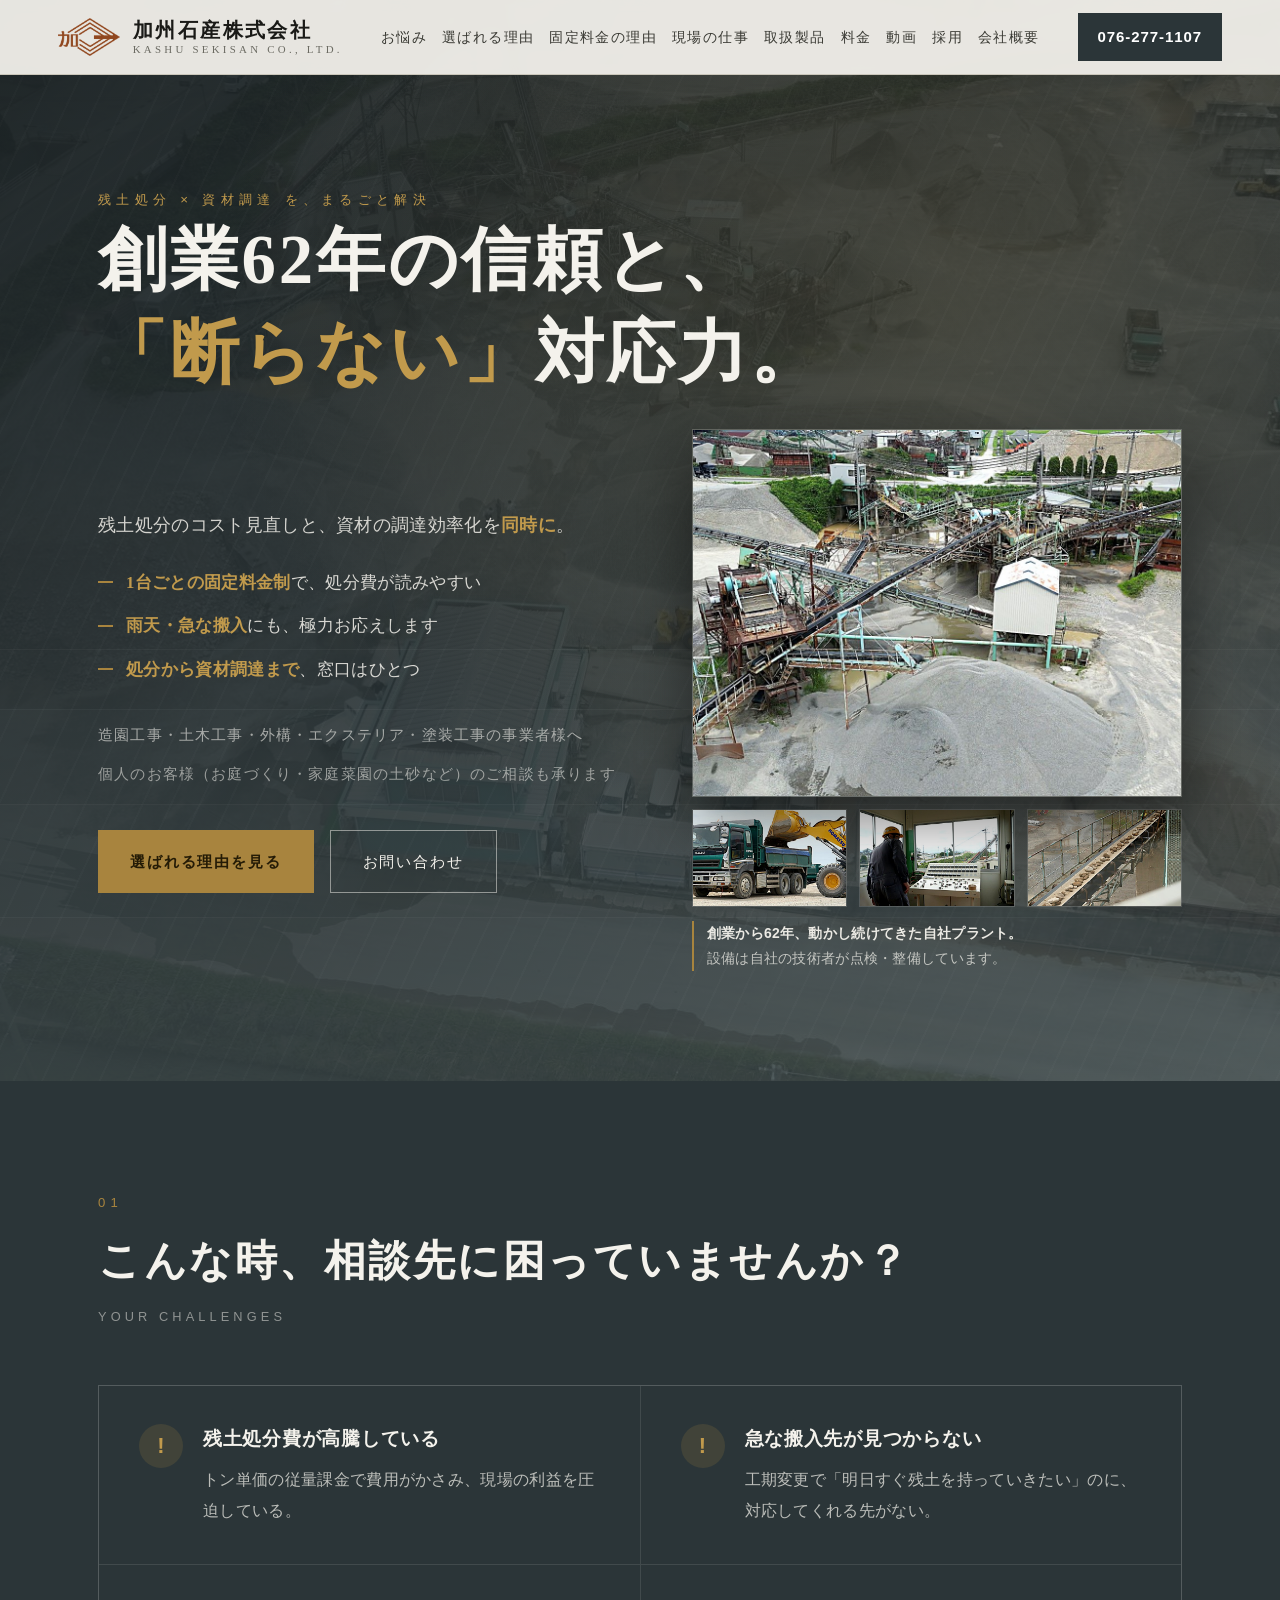
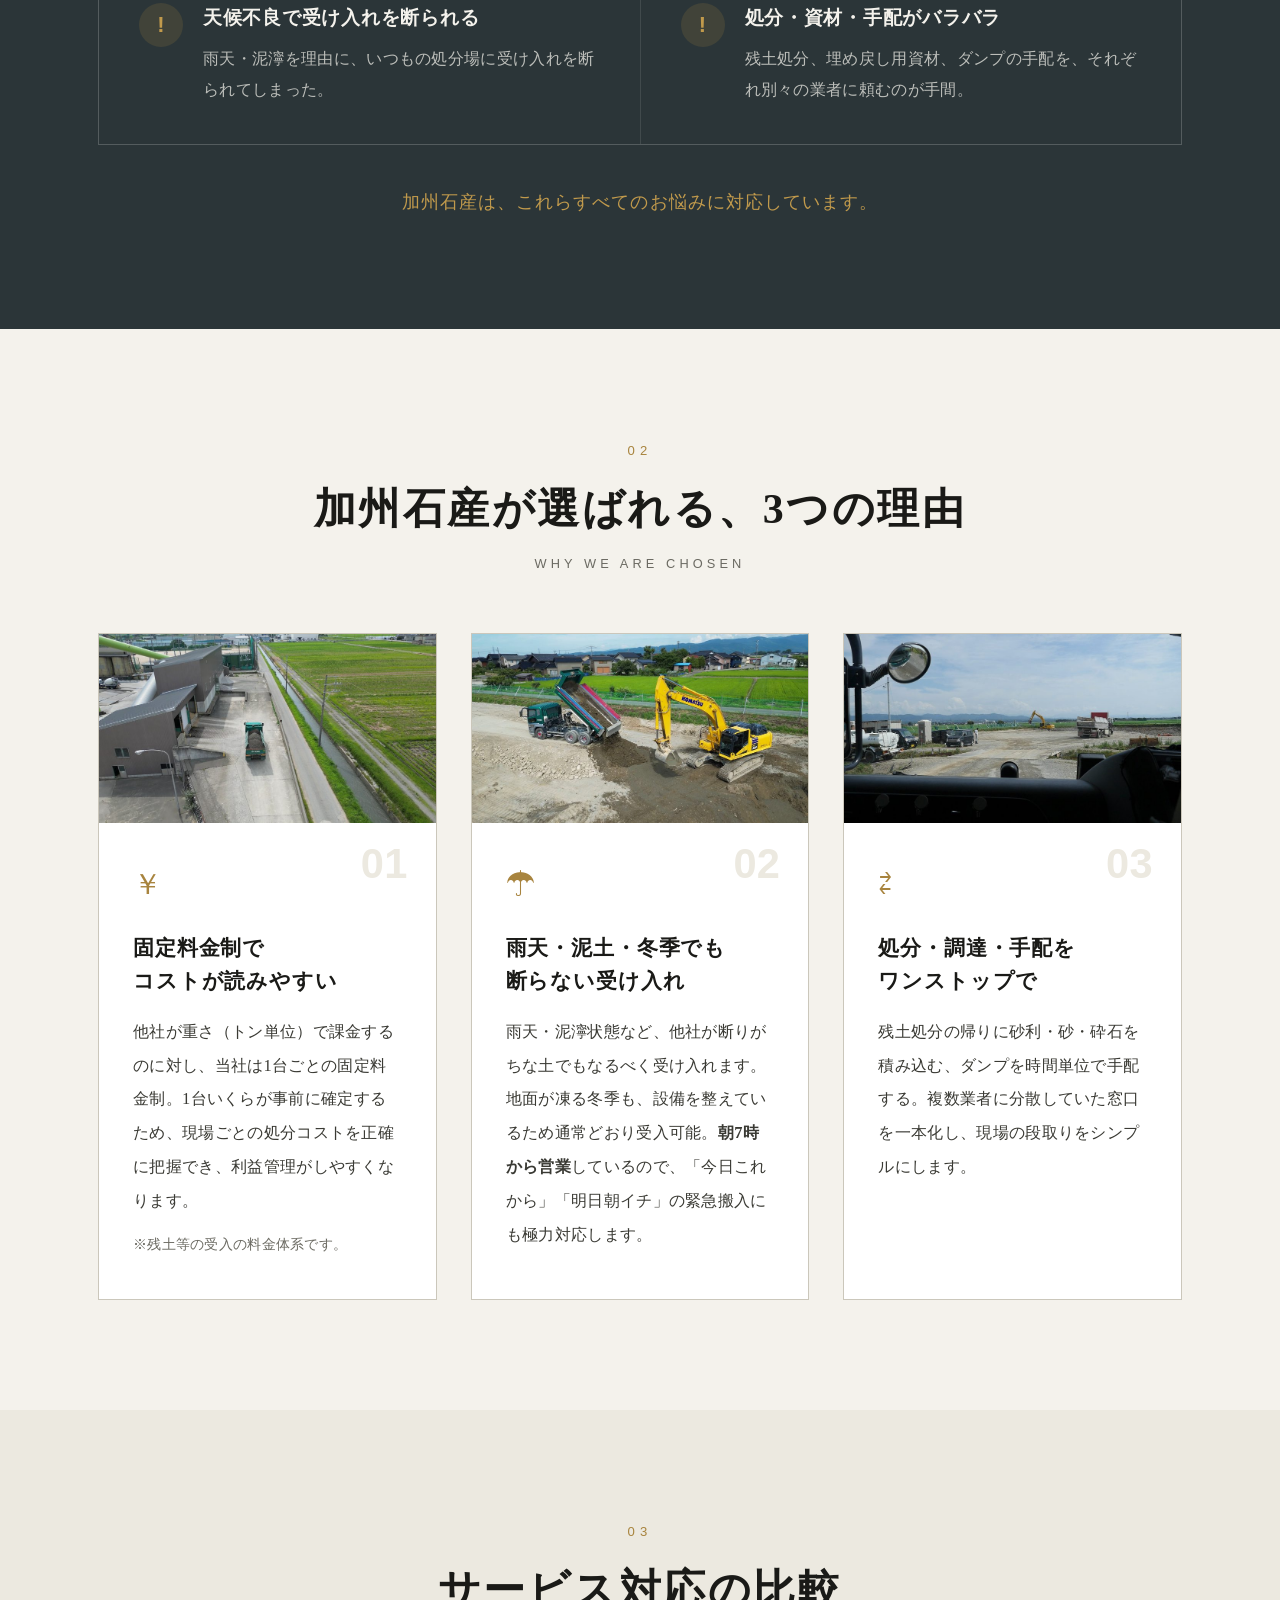
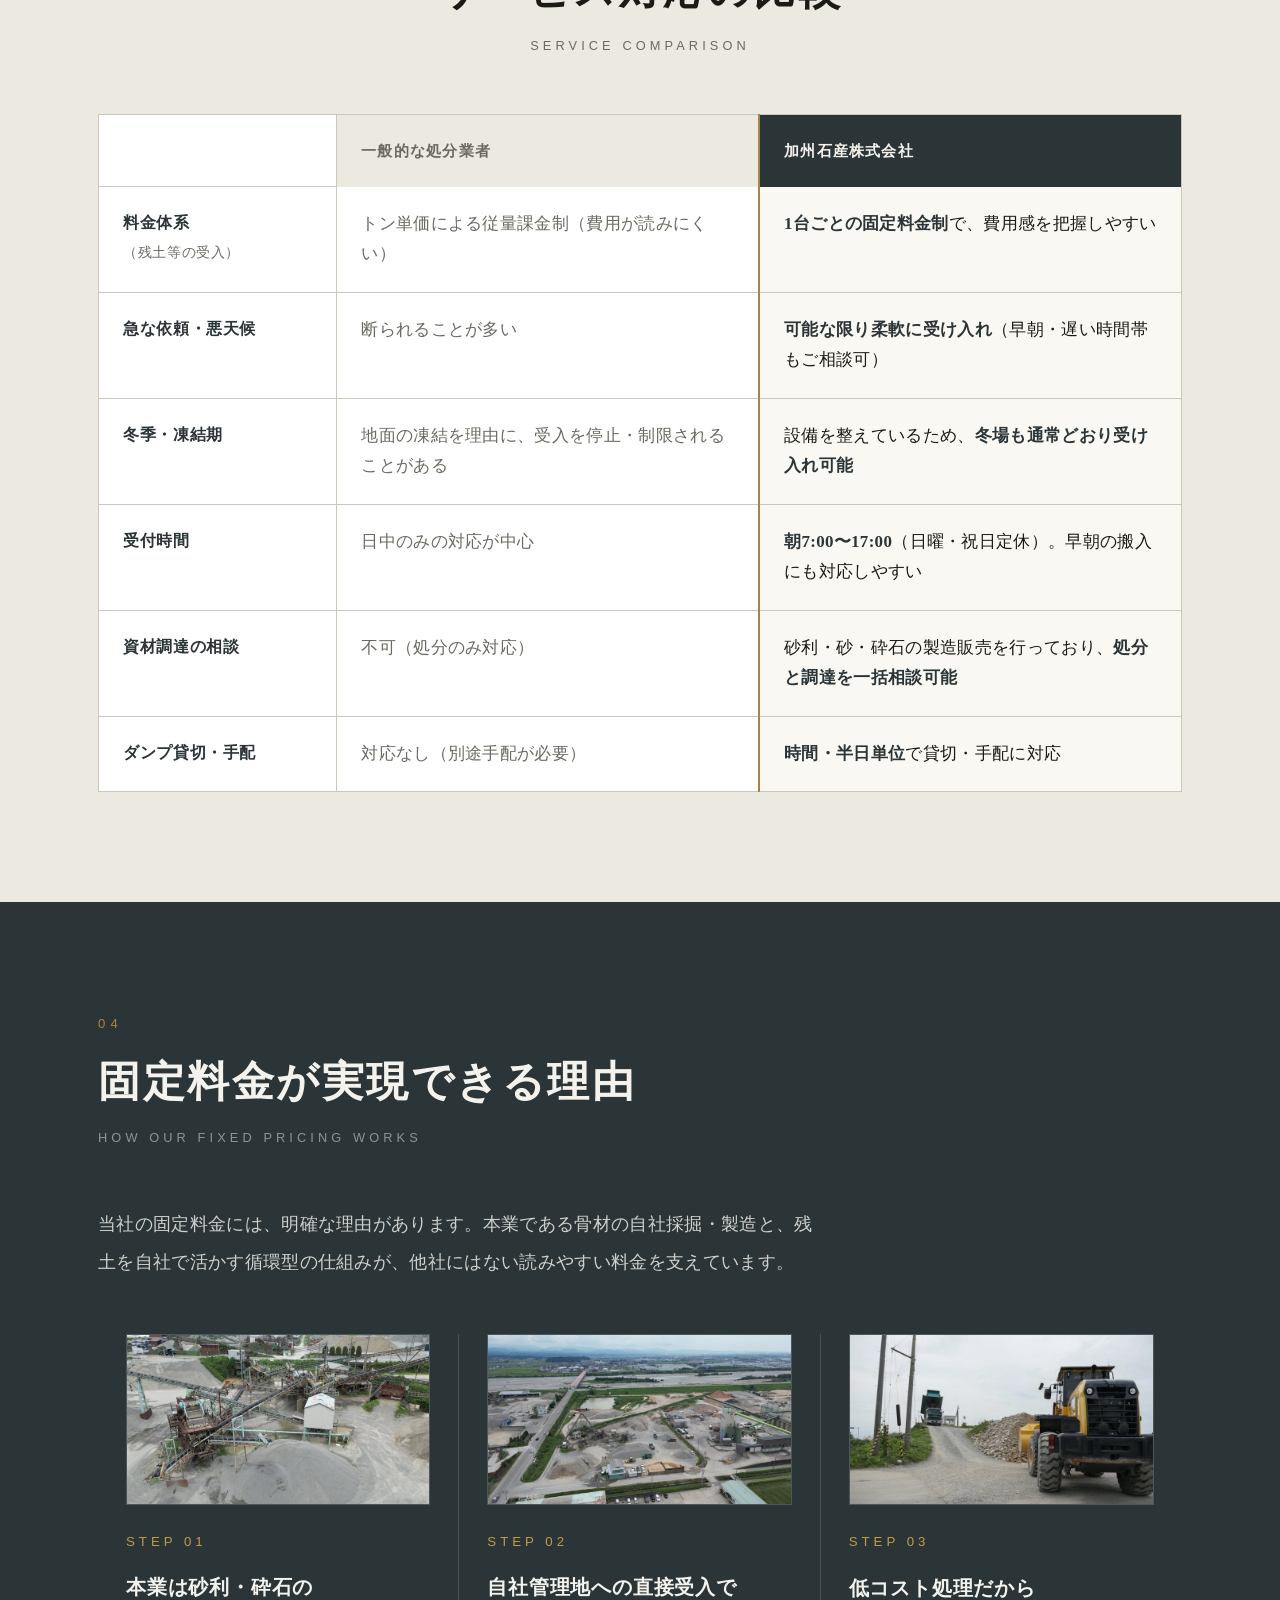
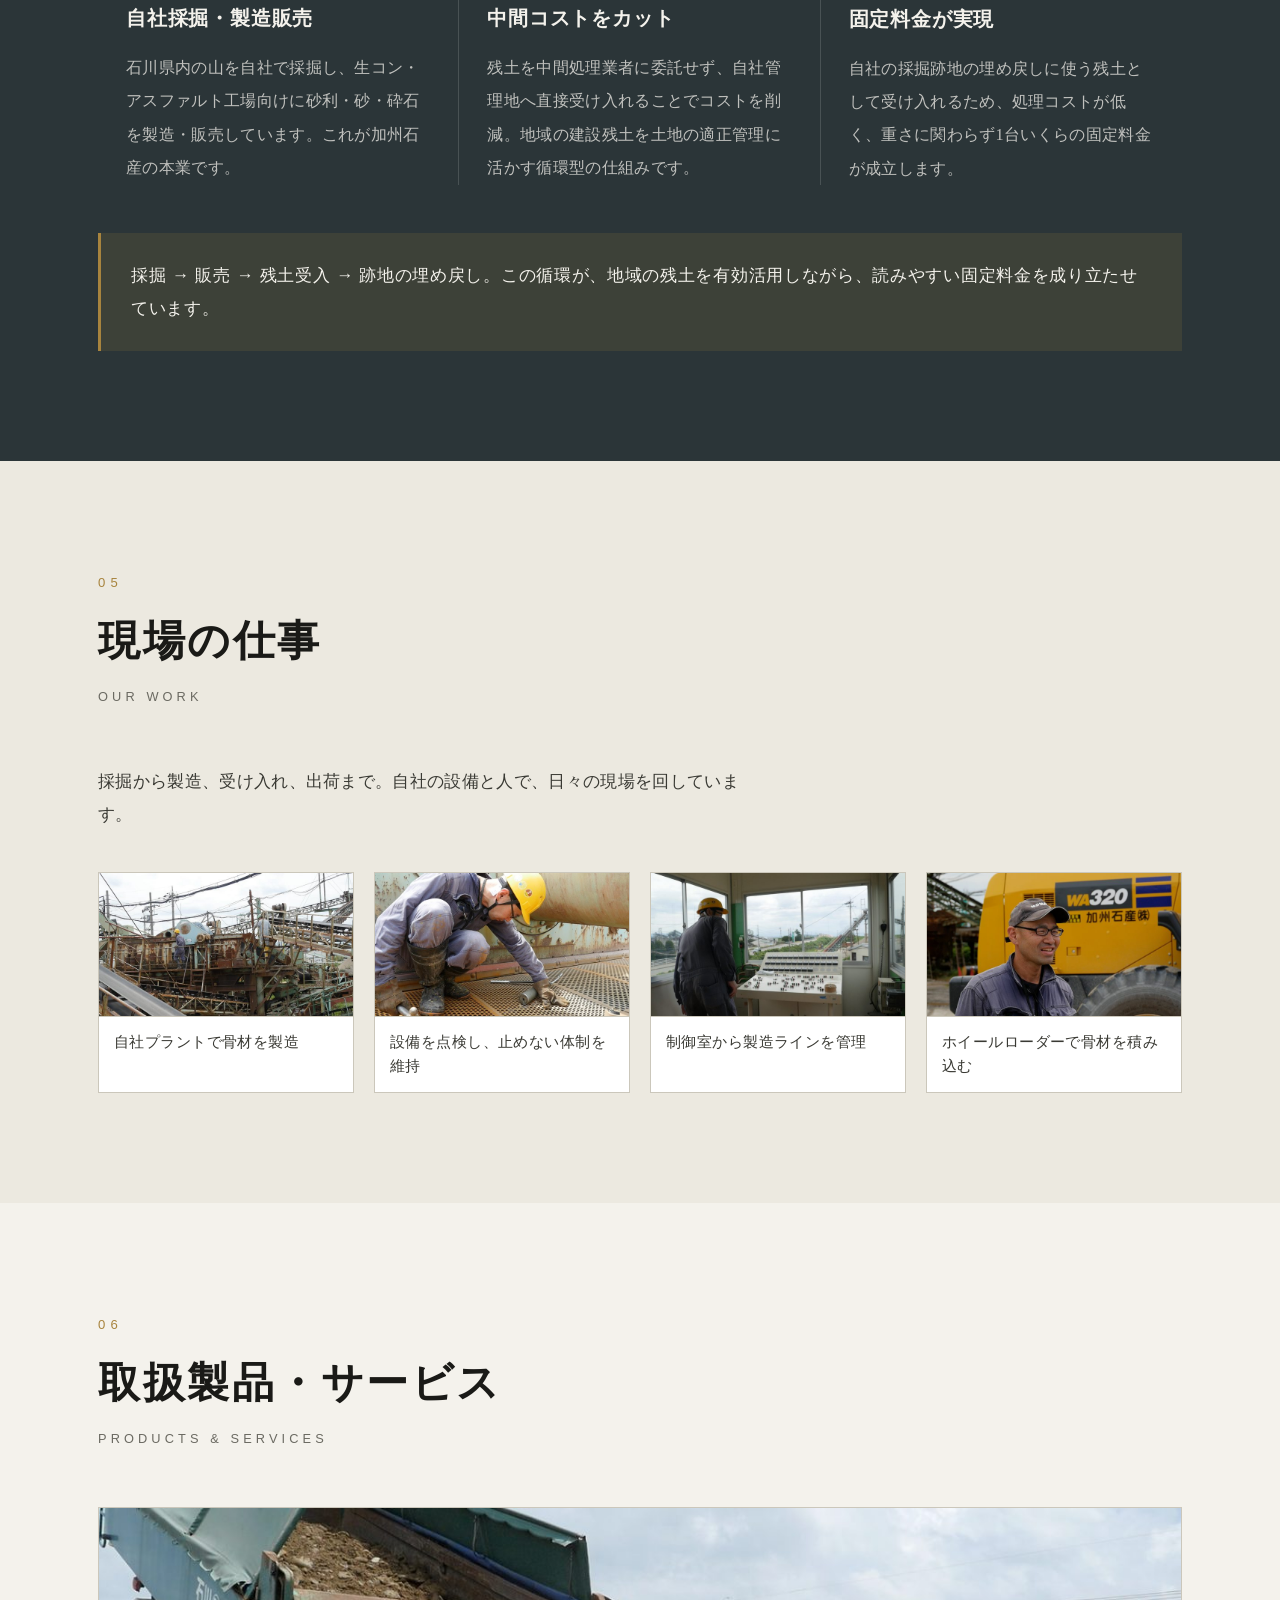
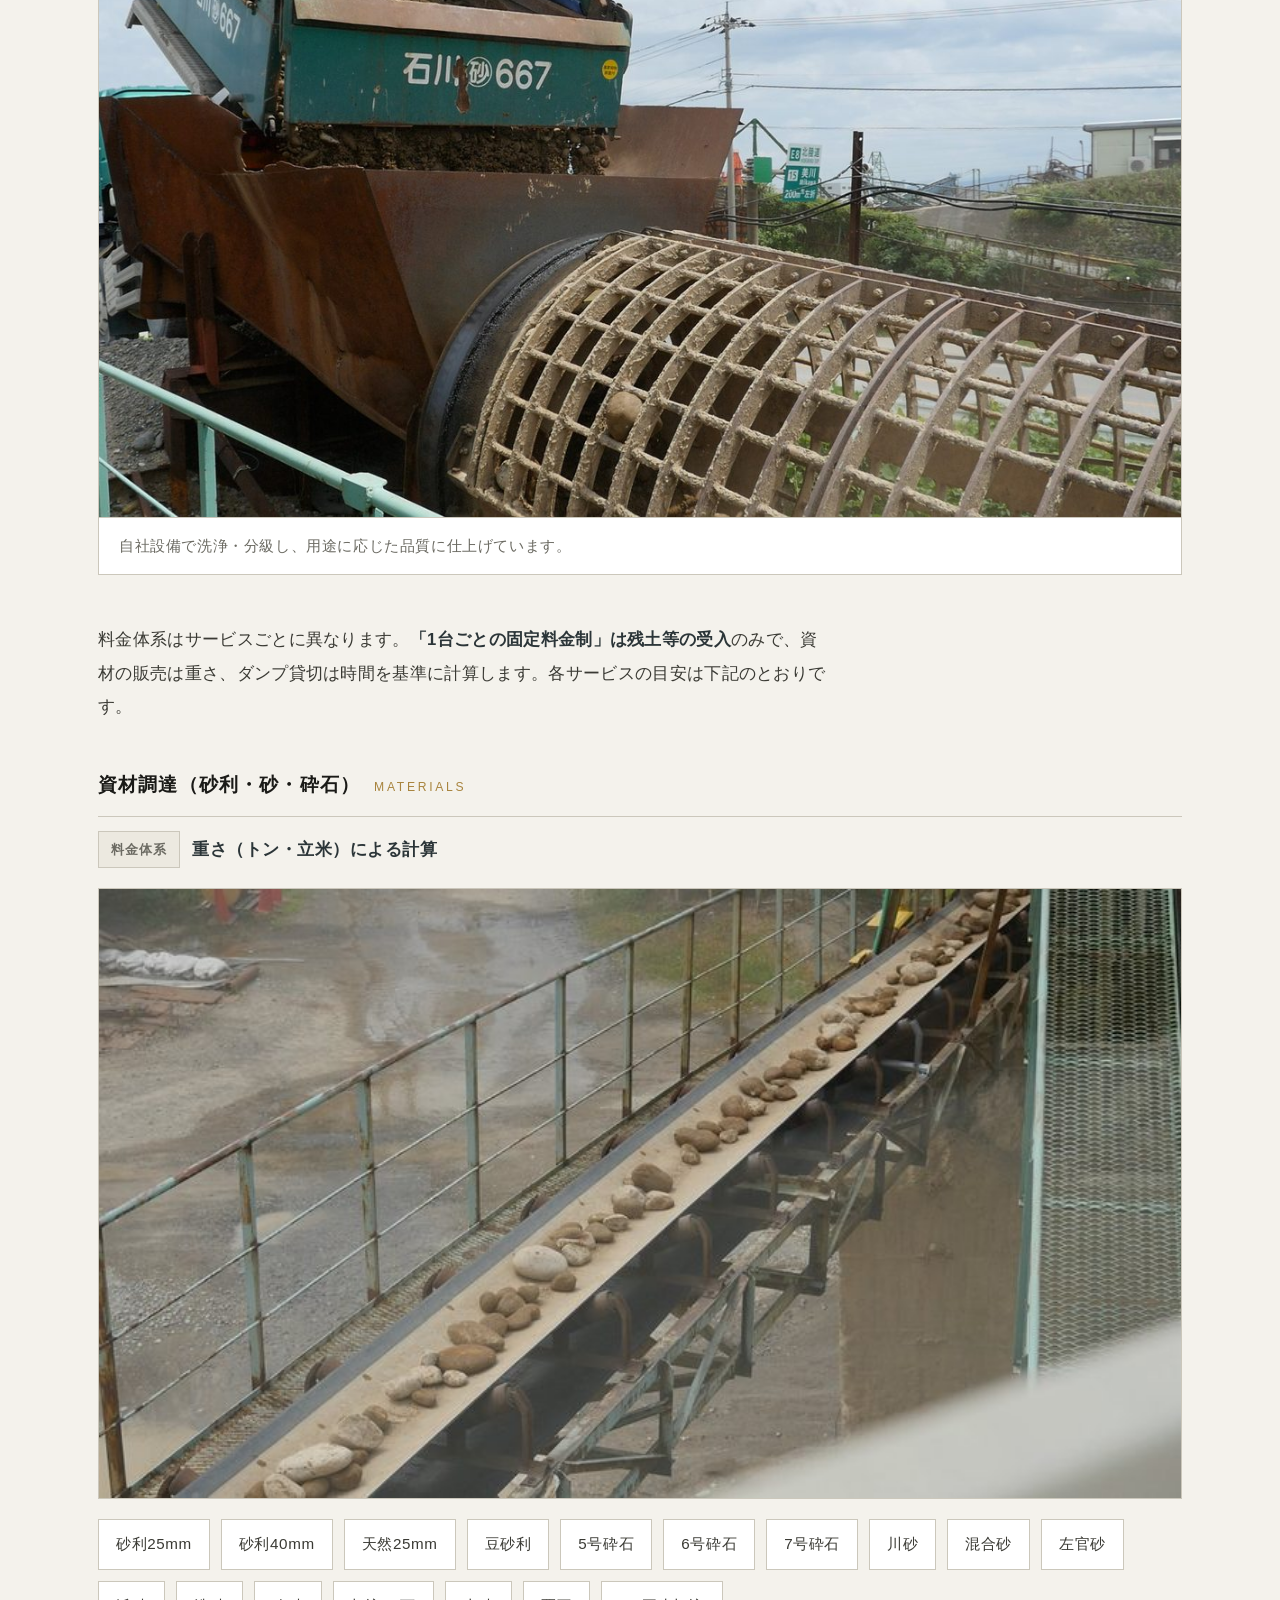
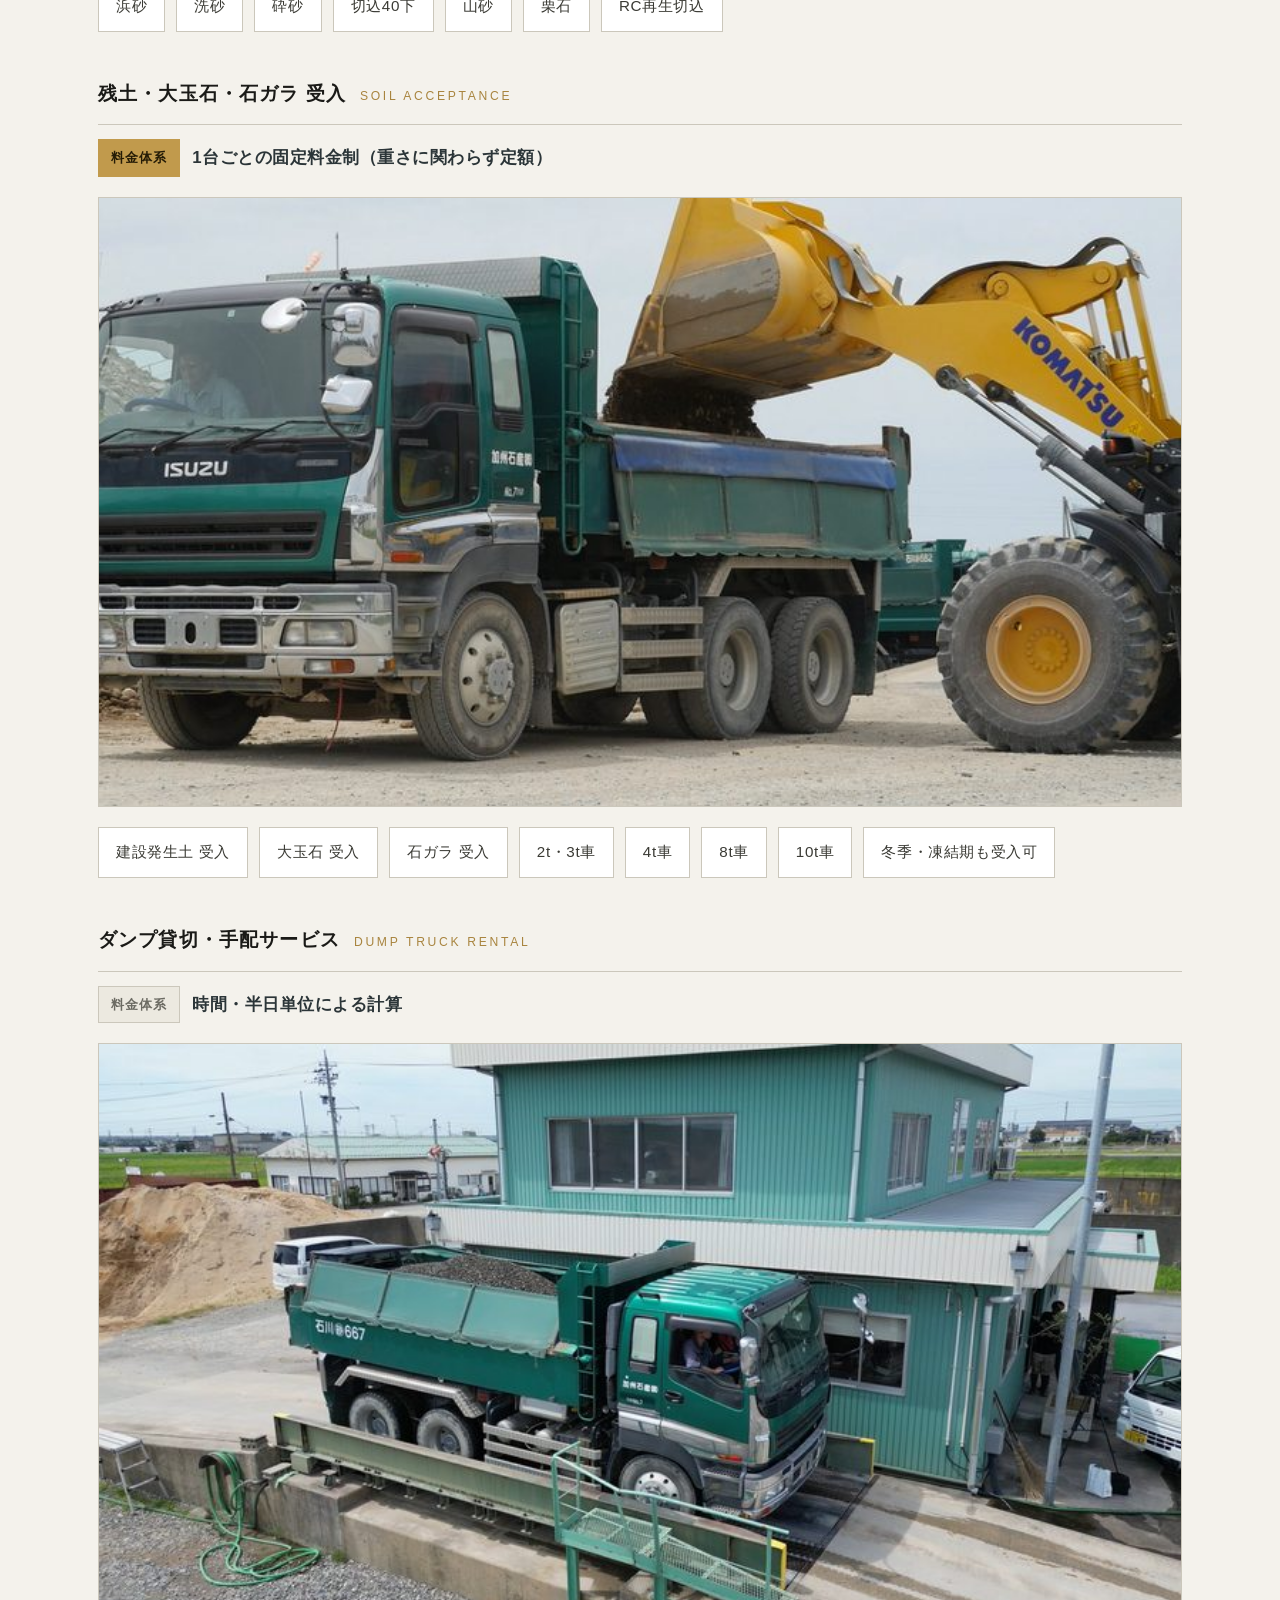
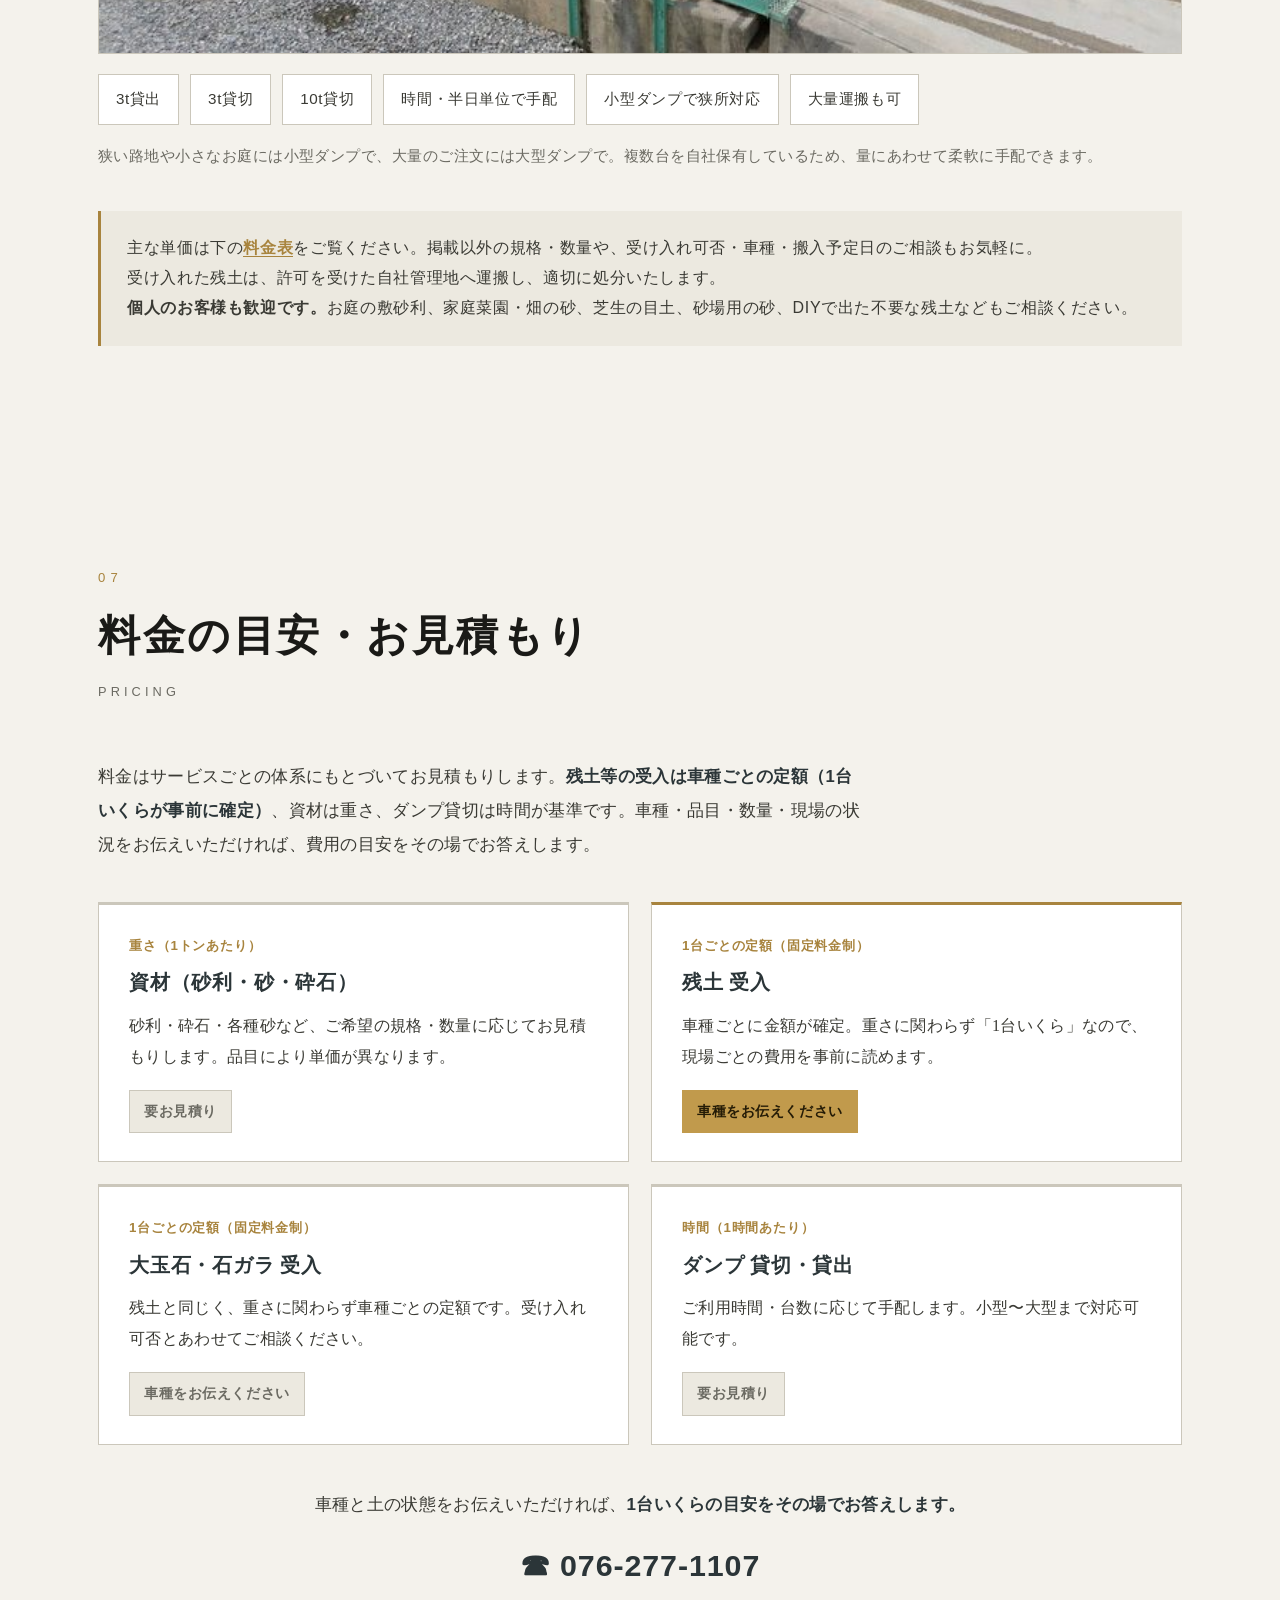
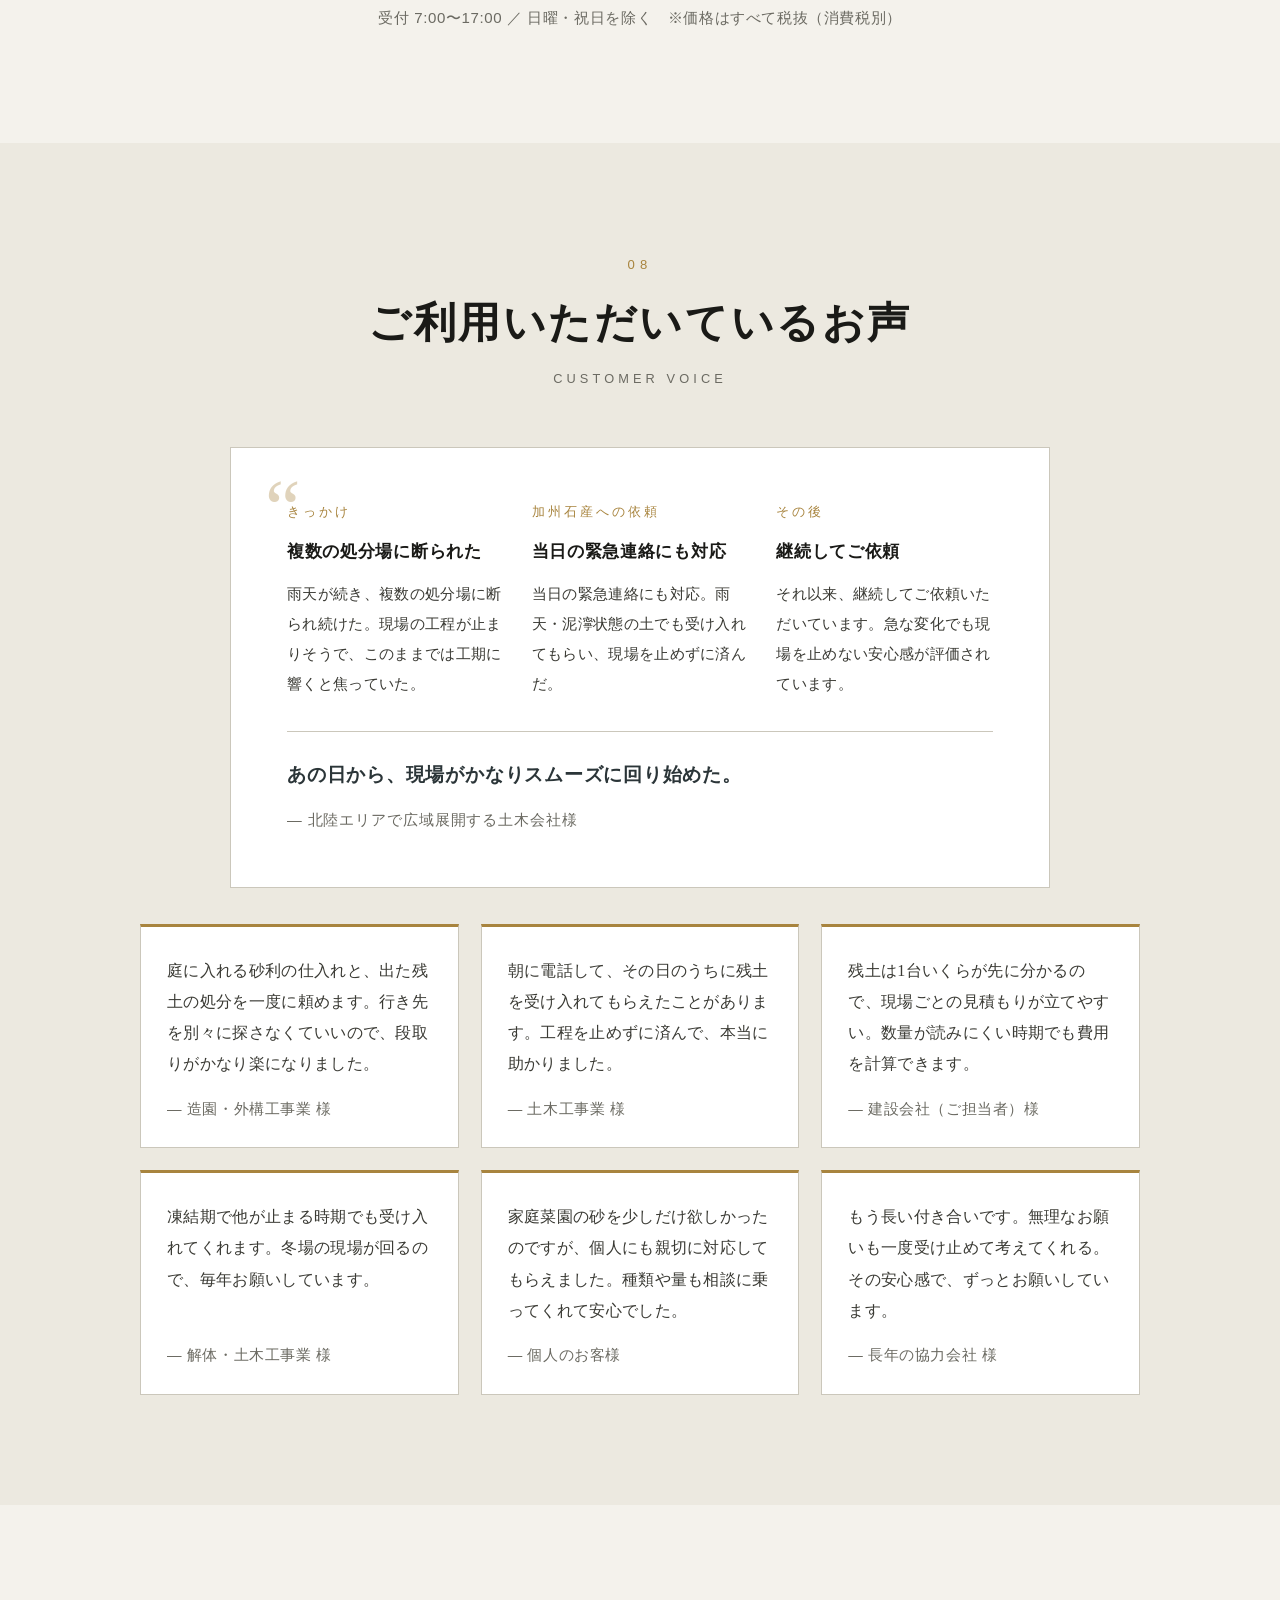
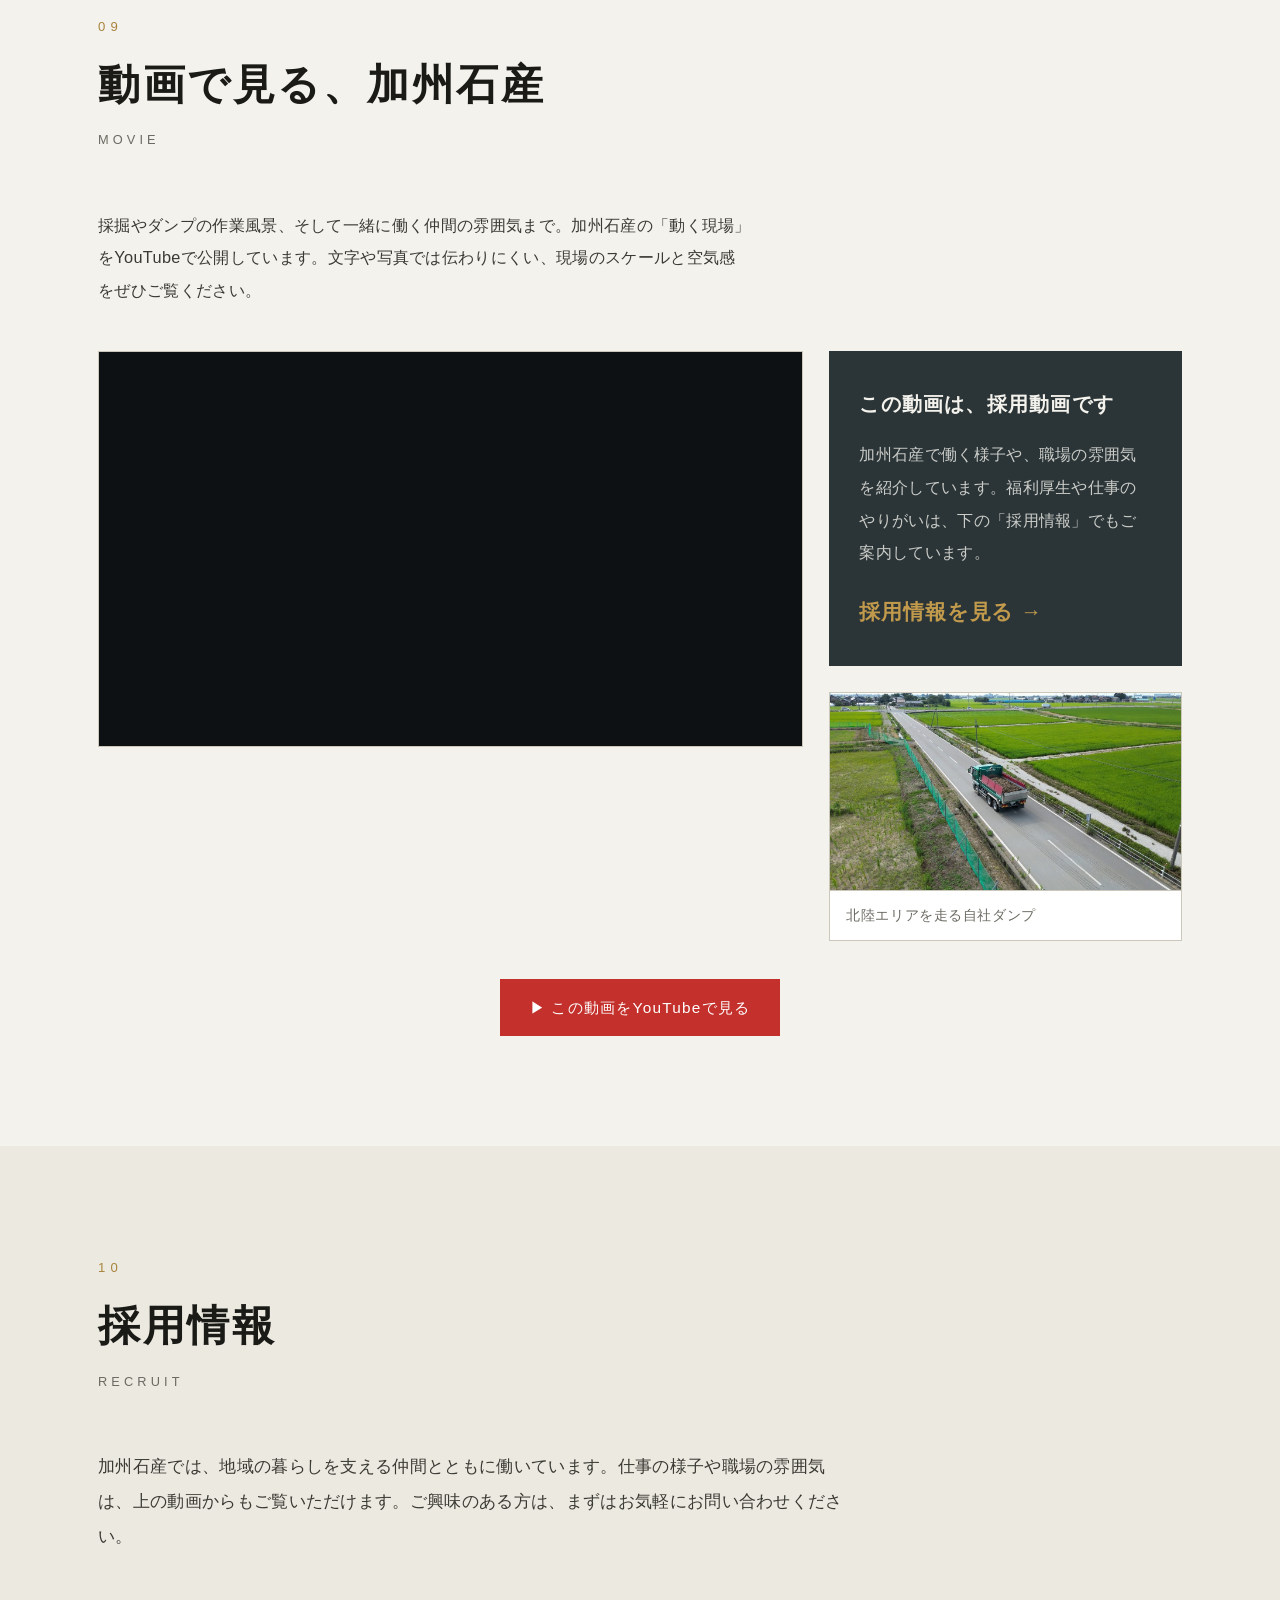
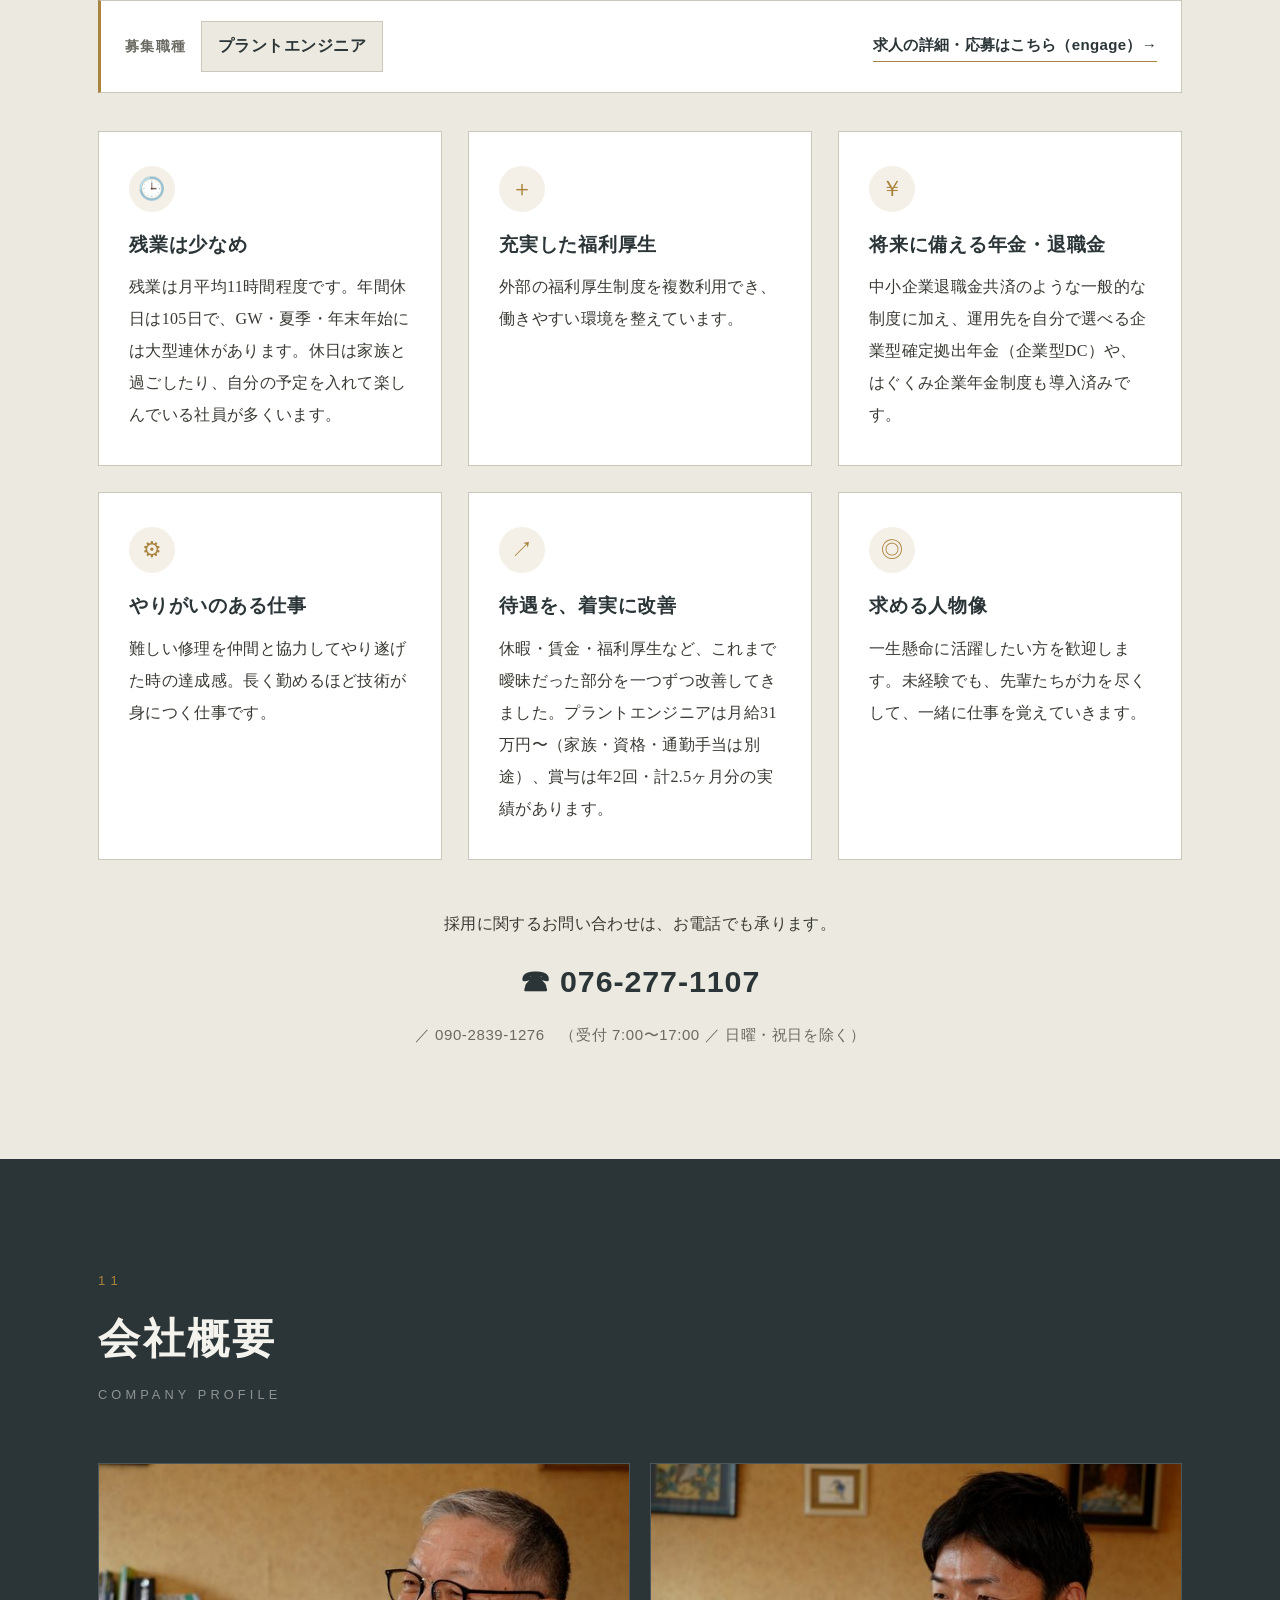
==== index.html @ bed08e35 "創業60年→創業62年（設立1964年に合わせる）、OGP画像とsitemapの更新日を更新 Co-Authored-By: Claude Opus 5.5 <noreply@anthropic.co" ====
<!DOCTYPE html>
<html lang="ja">
<head>
<meta charset="UTF-8">
<meta name="viewport" content="width=device-width, initial-scale=1.0">
<meta name="theme-color" content="#2b3538">
<!-- Google Search Console 所有権確認 -->
<meta name="google-site-verification" content="vH-C37ds_TNWol1h1TcI9S4VDnLAT8ITwTBFGMp3u8k" />
<link rel="canonical" href="https://ttakagi021102-cyber.github.io/kashu-sekisan/">
<!-- JSが有効な時だけスクロール演出を使う。JS無し／JSエラー時も本文が必ず表示されるようにするための印。 -->
<script>
document.documentElement.className+=' js';
/* 最終保険：script.js が途中で失敗しても、4秒後に必ず全ての本文を表示する */
window.addEventListener('load',function(){setTimeout(function(){
  var n=document.querySelectorAll('.reveal');for(var i=0;i<n.length;i++)n[i].classList.add('in');
},4000);});
</script>
<title>加州石産株式会社 | 残土処分と資材調達を、まるごと解決。</title>
<meta name="description" content="加州石産株式会社は石川県川北町の骨材製造・残土受入業者。造園・土木・外構工事業者様へ、固定料金制の残土処分と砂利・砂・砕石の調達をワンストップでご提供。雨天・急な搬入にも断らず対応します。">

<!-- ===== favicon（加州石産ロゴマーク） ===== -->
<link rel="icon" type="image/png" href="images/favicon.png">
<link rel="apple-touch-icon" href="images/apple-touch-icon.png">

<!-- ===== OGP / SNSシェア用 =====
     ▼ 公開URL: https://ttakagi021102-cyber.github.io/kashu-sekisan/
       独自ドメインに変更した場合は、下の og:url / og:image / twitter:image を差し替えてください。 -->
<meta property="og:type" content="website">
<meta property="og:site_name" content="加州石産株式会社">
<meta property="og:title" content="加州石産株式会社 | 残土処分と資材調達を、まるごと解決。">
<meta property="og:description" content="石川県川北町の骨材製造・残土受入業者。固定料金制の残土処分と、砂利・砂・砕石の調達をワンストップでご提供。雨天・急な搬入にも極力対応します。">
<meta property="og:url" content="https://ttakagi021102-cyber.github.io/kashu-sekisan/">
<meta property="og:image" content="https://ttakagi021102-cyber.github.io/kashu-sekisan/images/ogp.jpg">
<meta property="og:locale" content="ja_JP">
<meta name="twitter:card" content="summary_large_image">
<meta name="twitter:title" content="加州石産株式会社 | 残土処分と資材調達を、まるごと解決。">
<meta name="twitter:description" content="固定料金制の残土処分と、砂利・砂・砕石の調達をワンストップで。雨天・急な搬入にも極力対応します。">
<meta name="twitter:image" content="https://ttakagi021102-cyber.github.io/kashu-sekisan/images/ogp.jpg">

<link rel="stylesheet" href="style.css">

<!-- ===== 構造化データ：検索エンジンに会社情報を正確に伝える（Google検索での表示に影響） ===== -->
<script type="application/ld+json">
{
  "@context": "https://schema.org",
  "@type": "LocalBusiness",
  "@id": "https://ttakagi021102-cyber.github.io/kashu-sekisan/#business",
  "name": "加州石産株式会社",
  "description": "石川県能美郡川北町の骨材製造・残土受入業者。1台ごとの固定料金制による残土処分と、砂利・砂・砕石の製造販売をワンストップで提供しています。",
  "url": "https://ttakagi021102-cyber.github.io/kashu-sekisan/",
  "logo": "https://ttakagi021102-cyber.github.io/kashu-sekisan/images/logo.png",
  "image": "https://ttakagi021102-cyber.github.io/kashu-sekisan/images/ogp.jpg",
  "telephone": "+81-76-277-1107",
  "faxNumber": "+81-76-277-1106",
  "address": {
    "@type": "PostalAddress",
    "postalCode": "923-1276",
    "addressCountry": "JP",
    "addressRegion": "石川県",
    "addressLocality": "能美郡川北町",
    "streetAddress": "橘字コ162"
  },
  "geo": { "@type": "GeoCoordinates", "latitude": 36.4677241, "longitude": 136.5068762 },
  "openingHoursSpecification": [{
    "@type": "OpeningHoursSpecification",
    "dayOfWeek": ["Monday","Tuesday","Wednesday","Thursday","Friday","Saturday"],
    "opens": "07:00", "closes": "17:00"
  }],
  "areaServed": [
    { "@type": "AdministrativeArea", "name": "石川県" },
    { "@type": "AdministrativeArea", "name": "富山県" },
    { "@type": "AdministrativeArea", "name": "福井県" }
  ],
  "sameAs": ["https://www.instagram.com/kashusekisan/"],
  "hasOfferCatalog": {
    "@type": "OfferCatalog",
    "name": "取扱製品・サービス",
    "itemListElement": [
      { "@type": "Offer", "itemOffered": { "@type": "Service", "name": "建設発生土・石ガラ・大玉石の受入処分" } },
      { "@type": "Offer", "itemOffered": { "@type": "Service", "name": "砂利・砂・砕石の製造販売" } },
      { "@type": "Offer", "itemOffered": { "@type": "Service", "name": "大型・小型ダンプの貸切・手配" } }
    ]
  }
}
</script>

<!-- ===== 構造化データ：よくある質問（Google検索でのFAQ表示に対応） ===== -->
<script type="application/ld+json">
{
  "@context": "https://schema.org",
  "@type": "FAQPage",
  "mainEntity": [
    { "@type": "Question", "name": "個人でも依頼できますか？", "acceptedAnswer": { "@type": "Answer", "text": "はい、個人のお客様も歓迎です。お庭の敷砂利、家庭菜園・畑の砂、芝生の目土、砂場用の砂、DIYで出た不要な残土など、少量でもお気軽にご相談ください。" } },
    { "@type": "Question", "name": "雨の日や、急な搬入でも受け入れてもらえますか？", "acceptedAnswer": { "@type": "Answer", "text": "可能な限り対応します。雨天・泥濘状態の土や、当日の緊急連絡にも極力お応えしています。現場状況により応相談となる場合があります。" } },
    { "@type": "Question", "name": "少量でも購入・処分できますか？", "acceptedAnswer": { "@type": "Answer", "text": "はい、数量の大小にかかわらず承ります。掲載以外の規格・数量についてもご相談いただけます。" } },
    { "@type": "Question", "name": "どんな土でも受け入れてもらえますか？", "acceptedAnswer": { "@type": "Answer", "text": "建設発生土・大玉石・石ガラなどを受け入れています。受け入れできる品目・状態には条件があるため、品物の種類と車種を事前にお伝えいただければ可否をお答えします。" } },
    { "@type": "Question", "name": "料金はどのくらいですか？", "acceptedAnswer": { "@type": "Answer", "text": "残土等の受入は車種ごとの定額（固定料金制）、資材は重さ、ダンプ貸切は時間が基準です。車種・品目・数量・現場の状況をお伝えいただければ、費用の目安をその場でお答えします。価格はすべて税抜です。" } },
    { "@type": "Question", "name": "対応エリアはどこまでですか？", "acceptedAnswer": { "@type": "Answer", "text": "石川県を中心に、富山県・福井県を加えた北陸3県に対応しています。" } },
    { "@type": "Question", "name": "見積もりや相談は無料ですか？", "acceptedAnswer": { "@type": "Answer", "text": "はい、お見積り・ご相談は無料です。お電話またはお問い合わせフォームよりお気軽にどうぞ。" } }
  ]
}
</script>
</head>
<body>

<header>
  <div class="wrap nav">
    <a href="#top" class="brand">
      <img src="images/logo.png" alt="加州石産株式会社 ロゴ" class="brand-logo" width="195" height="120">
      <span class="brand-text">
        <span class="mark">加州石産株式会社</span>
        <span class="sub">KASHU SEKISAN CO., LTD.</span>
      </span>
    </a>
    <nav>
      <ul class="menu">
        <li><a href="#problems">お悩み</a></li>
        <li><a href="#reasons">選ばれる理由</a></li>
        <li><a href="#why">固定料金の理由</a></li>
        <li><a href="#worksite">現場の仕事</a></li>
        <li><a href="#products">取扱製品</a></li>
        <li><a href="#price">料金</a></li>
        <li><a href="#movie">動画</a></li>
        <li><a href="#recruit">採用</a></li>
        <li><a href="#company">会社概要</a></li>
      </ul>
    </nav>
    <a href="tel:0762771107" class="navtel">076-277-1107</a>
    <button class="burger" id="burger" aria-label="メニュー"><span></span><span></span><span></span></button>
  </div>
</header>

<div class="mobile-menu" id="mobileMenu">
  <a href="#problems">お悩み</a>
  <a href="#reasons">選ばれる理由</a>
  <a href="#why">固定料金の理由</a>
  <a href="#worksite">現場の仕事</a>
  <a href="#products">取扱製品</a>
  <a href="#price">料金</a>
  <a href="#movie">動画</a>
  <a href="#recruit">採用</a>
  <a href="#company">会社概要</a>
  <a href="#faq">よくあるご質問</a>
  <a href="#contact">お問い合わせ</a>
</div>

<section class="hero" id="top">
  <div class="hero-photo" aria-hidden="true"></div>
  <div class="strata"><span></span><span></span><span></span><span></span></div>
  <div class="wrap hero-inner">
    <div class="hero-head">
      <span class="eyebrow">残土処分 × 資材調達 を、まるごと解決</span>
      <h1>
        <span class="l">創業62年の信頼と、</span>
        <span class="l"><span class="accent">「断らない」</span>対応力。</span>
      </h1>
    </div>

    <div class="hero-body">
    <div class="hero-copy">
      <p class="hero-lead">残土処分のコスト見直しと、資材の調達効率化を<em>同時に</em>。</p>
      <ul class="hero-points">
        <li><strong>1台ごとの固定料金制</strong>で、処分費が読みやすい</li>
        <li><strong>雨天・急な搬入</strong>にも、極力お応えします</li>
        <li><strong>処分から資材調達まで</strong>、窓口はひとつ</li>
      </ul>

      <div class="hero-visual hv-sp">
        <figure class="hv-main"><img src="images/hero-main.jpg" alt="自社の骨材製造プラント全景と砕石の山（空撮）" width="1000" height="750"></figure>
        <div class="hv-thumbs">
          <figure><img src="images/hero-t1.jpg" alt="重機でダンプトラックへ土砂を積み込む様子" width="560" height="350"></figure>
          <figure><img src="images/hero-t2.jpg" alt="制御室で製造ラインを運転操作する様子" width="560" height="350"></figure>
          <figure><img src="images/hero-t3.jpg" alt="ベルトコンベアで搬送される砂利（製品）" width="560" height="350"></figure>
        </div>
        <p class="hv-caption"><strong>創業から62年、動かし続けてきた自社プラント。</strong>設備は自社の技術者が点検・整備しています。</p>
      </div>

      <p class="target">造園工事・土木工事・外構・エクステリア・塗装工事の事業者様へ
        <span class="target-sub">個人のお客様（お庭づくり・家庭菜園の土砂など）のご相談も承ります</span>
      </p>
      <div class="hero-cta">
        <a href="#reasons" class="btn btn-solid">選ばれる理由を見る</a>
        <a href="#contact" class="btn btn-line">お問い合わせ</a>
      </div>
    </div>

    <div class="hero-visual hv-pc">
      <figure class="hv-main">
        <img src="images/hero-main.jpg" alt="自社の骨材製造プラント全景と砕石の山（空撮）" width="1000" height="750" fetchpriority="high">
      </figure>
      <div class="hv-thumbs">
        <figure><img src="images/hero-t1.jpg" alt="重機でダンプトラックへ土砂を積み込む様子" width="560" height="350"></figure>
        <figure><img src="images/hero-t2.jpg" alt="制御室で製造ラインを運転操作する様子" width="560" height="350"></figure>
        <figure><img src="images/hero-t3.jpg" alt="ベルトコンベアで搬送される砂利（製品）" width="560" height="350"></figure>
      </div>
      <p class="hv-caption"><strong>創業から62年、動かし続けてきた自社プラント。</strong>設備は自社の技術者が点検・整備しています。</p>
    </div>
    </div>
  </div>
</section>

<section class="problems" id="problems">
  <div class="wrap">
    <div class="lead reveal">
      <span class="num">01</span>
      <h2>こんな時、相談先に<br class="sp-br">困っていませんか？</h2>
      <span class="en">YOUR CHALLENGES</span>
    </div>
    <div class="prob-grid reveal">
      <div class="pcard">
        <span class="ic">!</span>
        <div>
          <h3>残土処分費が高騰している</h3>
          <p>トン単価の従量課金で費用がかさみ、現場の利益を圧迫している。</p>
        </div>
      </div>
      <div class="pcard">
        <span class="ic">!</span>
        <div>
          <h3>急な搬入先が見つからない</h3>
          <p>工期変更で「明日すぐ残土を持っていきたい」のに、対応してくれる先がない。</p>
        </div>
      </div>
      <div class="pcard">
        <span class="ic">!</span>
        <div>
          <h3>天候不良で受け入れを断られる</h3>
          <p>雨天・泥濘を理由に、いつもの処分場に受け入れを断られてしまった。</p>
        </div>
      </div>
      <div class="pcard">
        <span class="ic">!</span>
        <div>
          <h3>処分・資材・手配がバラバラ</h3>
          <p>残土処分、埋め戻し用資材、ダンプの手配を、それぞれ別々の業者に頼むのが手間。</p>
        </div>
      </div>
    </div>
    <p class="prob-foot reveal">加州石産は、これらすべてのお悩みに対応しています。</p>
  </div>
</section>

<section class="reasons" id="reasons">
  <div class="wrap">
    <div class="lead center reveal">
      <span class="num">02</span>
      <h2>加州石産が選ばれる、3つの理由</h2>
      <span class="en">WHY WE ARE CHOSEN</span>
    </div>
    <div class="r-grid">
      <div class="rcard reveal">
        <div class="rphoto"><img src="images/reason-01.jpg" alt="構内を走行する自社ダンプ（空撮）" loading="lazy" width="880" height="495"></div>
        <div class="rbody">
          <span class="rn">01</span>
          <div class="ic">￥</div>
          <h3>固定料金制で<br>コストが読みやすい</h3>
          <p>他社が重さ（トン単位）で課金するのに対し、当社は1台ごとの固定料金制。1台いくらが事前に確定するため、現場ごとの処分コストを正確に把握でき、利益管理がしやすくなります。<span class="r-scope">※残土等の受入の料金体系です。</span></p>
        </div>
      </div>
      <div class="rcard reveal">
        <div class="rphoto"><img src="images/reason-02.jpg" alt="残土の受け入れと重機による整地" loading="lazy" width="880" height="495"></div>
        <div class="rbody">
          <span class="rn">02</span>
          <div class="ic">☂</div>
          <h3>雨天・泥土・冬季でも<br>断らない受け入れ</h3>
          <p>雨天・泥濘状態など、他社が断りがちな土でもなるべく受け入れます。地面が凍る冬季も、設備を整えているため通常どおり受入可能。<strong>朝7時から営業</strong>しているので、「今日これから」「明日朝イチ」の緊急搬入にも極力対応します。</p>
        </div>
      </div>
      <div class="rcard reveal">
        <div class="rphoto"><img src="images/reason-03.jpg" alt="ダンプの運転席から見た構内。重機・車両・設備が一か所に揃う" loading="lazy" width="880" height="495"></div>
        <div class="rbody">
          <span class="rn">03</span>
          <div class="ic">⇄</div>
          <h3>処分・調達・手配を<br>ワンストップで</h3>
          <p>残土処分の帰りに砂利・砂・砕石を積み込む、ダンプを時間単位で手配する。複数業者に分散していた窓口を一本化し、現場の段取りをシンプルにします。</p>
        </div>
      </div>
    </div>
  </div>
</section>

<section class="compare">
  <div class="wrap">
    <div class="lead center reveal">
      <span class="num">03</span>
      <h2>サービス対応の比較</h2>
      <span class="en">SERVICE COMPARISON</span>
    </div>
    <table class="cmp-table reveal">
      <thead>
        <tr>
          <th class="item"></th>
          <th class="them">一般的な処分業者</th>
          <th class="us">加州石産株式会社</th>
        </tr>
      </thead>
      <tbody>
        <tr>
          <td class="rowlabel">料金体系<br><span class="rl-note">（残土等の受入）</span></td>
          <td class="them-cell">トン単価による従量課金制（費用が読みにくい）</td>
          <td class="us-cell"><strong>1台ごとの固定料金制</strong>で、費用感を把握しやすい</td>
        </tr>
        <tr>
          <td class="rowlabel">急な依頼・悪天候</td>
          <td class="them-cell">断られることが多い</td>
          <td class="us-cell"><strong>可能な限り柔軟に受け入れ</strong>（早朝・遅い時間帯もご相談可）</td>
        </tr>
        <tr>
          <td class="rowlabel">冬季・凍結期</td>
          <td class="them-cell">地面の凍結を理由に、受入を停止・制限されることがある</td>
          <td class="us-cell">設備を整えているため、<strong>冬場も通常どおり受け入れ可能</strong></td>
        </tr>
        <tr>
          <td class="rowlabel">受付時間</td>
          <td class="them-cell">日中のみの対応が中心</td>
          <td class="us-cell"><strong>朝7:00〜17:00</strong>（日曜・祝日定休）。早朝の搬入にも対応しやすい</td>
        </tr>
        <tr>
          <td class="rowlabel">資材調達の相談</td>
          <td class="them-cell">不可（処分のみ対応）</td>
          <td class="us-cell">砂利・砂・砕石の製造販売を行っており、<strong>処分と調達を一括相談可能</strong></td>
        </tr>
        <tr>
          <td class="rowlabel">ダンプ貸切・手配</td>
          <td class="them-cell">対応なし（別途手配が必要）</td>
          <td class="us-cell"><strong>時間・半日単位</strong>で貸切・手配に対応</td>
        </tr>
      </tbody>
    </table>
  </div>
</section>

<section class="why" id="why">
  <div class="wrap">
    <div class="lead reveal">
      <span class="num">04</span>
      <h2>固定料金が実現できる理由</h2>
      <span class="en">HOW OUR FIXED PRICING WORKS</span>
    </div>
    <p class="why-intro reveal">当社の固定料金には、明確な理由があります。本業である骨材の自社採掘・製造と、残土を自社で活かす循環型の仕組みが、他社にはない読みやすい料金を支えています。</p>
    <div class="why-flow reveal">
      <div class="wstep">
        <div class="wphoto"><img src="images/step-01.jpg" alt="自社の骨材製造プラント（空撮）" loading="lazy" width="760" height="428"></div>
        <span class="wn">STEP 01</span>
        <h3>本業は砂利・砕石の<br>自社採掘・製造販売</h3>
        <p>石川県内の山を自社で採掘し、生コン・アスファルト工場向けに砂利・砂・砕石を製造・販売しています。これが加州石産の本業です。</p>
      </div>
      <div class="wstep">
        <div class="wphoto"><img src="images/step-02.jpg" alt="自社管理地の全景（空撮）" loading="lazy" width="760" height="428"></div>
        <span class="wn">STEP 02</span>
        <h3>自社管理地への直接受入で<br>中間コストをカット</h3>
        <p>残土を中間処理業者に委託せず、自社管理地へ直接受け入れることでコストを削減。地域の建設残土を土地の適正管理に活かす循環型の仕組みです。</p>
      </div>
      <div class="wstep">
        <div class="wphoto"><img src="images/step-03.jpg" alt="ホイールローダーによる土砂の敷き均し作業" loading="lazy" width="760" height="428"></div>
        <span class="wn">STEP 03</span>
        <h3>低コスト処理だから<br>固定料金が実現</h3>
        <p>自社の採掘跡地の埋め戻しに使う残土として受け入れるため、処理コストが低く、重さに関わらず1台いくらの固定料金が成立します。</p>
      </div>
    </div>
    <p class="why-note reveal">採掘 → 販売 → 残土受入 → 跡地の埋め戻し。この循環が、地域の残土を有効活用しながら、読みやすい固定料金を成り立たせています。</p>
  </div>
</section>

<section class="worksite" id="worksite">
  <div class="wrap">
    <div class="lead reveal">
      <span class="num">05</span>
      <h2>現場の仕事</h2>
      <span class="en">OUR WORK</span>
    </div>
    <p class="work-intro reveal">採掘から製造、受け入れ、出荷まで。自社の設備と人で、日々の現場を回しています。</p>
    <div class="work-grid reveal">
      <figure class="work-item">
        <img src="images/work-01.jpg" alt="稼働する骨材製造プラント" loading="lazy" width="680" height="383">
        <figcaption>自社プラントで骨材を製造</figcaption>
      </figure>
      <figure class="work-item">
        <img src="images/work-02.jpg" alt="プラント設備の点検作業" loading="lazy" width="680" height="383">
        <figcaption>設備を点検し、止めない体制を維持</figcaption>
      </figure>
      <figure class="work-item">
        <img src="images/work-03.jpg" alt="制御室での運転操作" loading="lazy" width="680" height="383">
        <figcaption>制御室から製造ラインを管理</figcaption>
      </figure>
      <figure class="work-item">
        <img src="images/work-05.jpg" alt="ホイールローダーの前に立つ社員" loading="lazy" width="680" height="383">
        <figcaption>ホイールローダーで骨材を積み込む</figcaption>
      </figure>
    </div>
  </div>
</section>

<section class="products" id="products">
  <div class="wrap">
    <div class="lead reveal">
      <span class="num">06</span>
      <h2>取扱製品・サービス</h2>
      <span class="en">PRODUCTS &amp; SERVICES</span>
    </div>

    <figure class="prod-hero reveal">
      <img src="images/products.jpg" alt="自社設備で土砂を洗浄・分級する工程" loading="lazy" width="1200" height="675">
      <figcaption>自社設備で洗浄・分級し、用途に応じた品質に仕上げています。</figcaption>
    </figure>

    <p class="prod-intro reveal">料金体系はサービスごとに異なります。<strong>「1台ごとの固定料金制」は残土等の受入</strong>のみで、資材の販売は重さ、ダンプ貸切は時間を基準に計算します。各サービスの目安は下記のとおりです。</p>

    <div class="prod-group reveal">
      <h3>資材調達（砂利・砂・砕石） <span class="en">MATERIALS</span></h3>
      <p class="prod-price"><span class="pp-label">料金体系</span>重さ（トン・立米）による計算</p>
      <div class="prod-photo"><img src="images/prod-material.jpg" alt="ベルトコンベアで搬送される骨材" loading="lazy" width="760" height="428"></div>
      <div class="prod-tags">
        <span>砂利25mm</span><span>砂利40mm</span><span>天然25mm</span><span>豆砂利</span>
        <span>5号砕石</span><span>6号砕石</span><span>7号砕石</span>
        <span>川砂</span><span>混合砂</span><span>左官砂</span><span>浜砂</span><span>洗砂</span>
        <span>砕砂</span><span>切込40下</span><span>山砂</span><span>栗石</span><span>RC再生切込</span>
      </div>
    </div>

    <div class="prod-group reveal">
      <h3>残土・大玉石・石ガラ 受入 <span class="en">SOIL ACCEPTANCE</span></h3>
      <p class="prod-price"><span class="pp-label pp-fixed">料金体系</span>1台ごとの固定料金制（重さに関わらず定額）</p>
      <div class="prod-photo"><img src="images/prod-soil.jpg" alt="重機による土砂の積み込み作業" loading="lazy" width="760" height="428"></div>
      <div class="prod-tags">
        <span>建設発生土 受入</span><span>大玉石 受入</span><span>石ガラ 受入</span>
        <span>2t・3t車</span><span>4t車</span><span>8t車</span><span>10t車</span>
        <span>冬季・凍結期も受入可</span>
      </div>
    </div>

    <div class="prod-group reveal">
      <h3>ダンプ貸切・手配サービス <span class="en">DUMP TRUCK RENTAL</span></h3>
      <p class="prod-price"><span class="pp-label">料金体系</span>時間・半日単位による計算</p>
      <div class="prod-photo"><img src="images/prod-dump.jpg" alt="自社保有のダンプと現場事務所" loading="lazy" width="760" height="428"></div>
      <div class="prod-tags">
        <span>3t貸出</span><span>3t貸切</span><span>10t貸切</span>
        <span>時間・半日単位で手配</span>
        <span>小型ダンプで狭所対応</span><span>大量運搬も可</span>
      </div>
      <p class="prod-sub">狭い路地や小さなお庭には小型ダンプで、大量のご注文には大型ダンプで。複数台を自社保有しているため、量にあわせて柔軟に手配できます。</p>
    </div>

    <p class="prod-note reveal">主な単価は下の<a href="#price">料金表</a>をご覧ください。掲載以外の規格・数量や、受け入れ可否・車種・搬入予定日のご相談もお気軽に。<br>
      受け入れた残土は、許可を受けた自社管理地へ運搬し、適切に処分いたします。<br>
      <strong>個人のお客様も歓迎です。</strong>お庭の敷砂利、家庭菜園・畑の砂、芝生の目土、砂場用の砂、DIYで出た不要な残土などもご相談ください。</p>
  </div>
</section>

<section class="price" id="price">
  <div class="wrap">
    <div class="lead reveal">
      <span class="num">07</span>
      <h2>料金の目安・お見積もり</h2>
      <span class="en">PRICING</span>
    </div>
    <p class="price-intro reveal">料金はサービスごとの体系にもとづいてお見積もりします。<strong>残土等の受入は車種ごとの定額（1台いくらが事前に確定）</strong>、資材は重さ、ダンプ貸切は時間が基準です。車種・品目・数量・現場の状況をお伝えいただければ、費用の目安をその場でお答えします。</p>

    <div class="pricing-grid reveal">
      <div class="pricing-card">
        <span class="pc-basis">重さ（1トンあたり）</span>
        <h3>資材（砂利・砂・砕石）</h3>
        <p>砂利・砕石・各種砂など、ご希望の規格・数量に応じてお見積もりします。品目により単価が異なります。</p>
        <span class="pc-tag">要お見積り</span>
      </div>
      <div class="pricing-card pricing-card-fixed">
        <span class="pc-basis">1台ごとの定額（固定料金制）</span>
        <h3>残土 受入</h3>
        <p>車種ごとに金額が確定。重さに関わらず「1台いくら」なので、現場ごとの費用を事前に読めます。</p>
        <span class="pc-tag">車種をお伝えください</span>
      </div>
      <div class="pricing-card">
        <span class="pc-basis">1台ごとの定額（固定料金制）</span>
        <h3>大玉石・石ガラ 受入</h3>
        <p>残土と同じく、重さに関わらず車種ごとの定額です。受け入れ可否とあわせてご相談ください。</p>
        <span class="pc-tag">車種をお伝えください</span>
      </div>
      <div class="pricing-card">
        <span class="pc-basis">時間（1時間あたり）</span>
        <h3>ダンプ 貸切・貸出</h3>
        <p>ご利用時間・台数に応じて手配します。小型〜大型まで対応可能です。</p>
        <span class="pc-tag">要お見積り</span>
      </div>
    </div>

    <div class="price-cta reveal">
      <p>車種と土の状態をお伝えいただければ、<strong>1台いくらの目安をその場でお答えします。</strong></p>
      <a href="tel:0762771107" class="rc-tel">☎ 076-277-1107</a>
      <span class="rc-tel-sub">受付 7:00〜17:00 ／ 日曜・祝日を除く　※価格はすべて税抜（消費税別）</span>
    </div>
  </div>
</section>

<section class="voice">
  <div class="wrap">
    <div class="lead center reveal">
      <span class="num">08</span>
      <h2>ご利用いただいているお声</h2>
      <span class="en">CUSTOMER VOICE</span>
    </div>
    <div class="voice-card reveal">
      <div class="voice-steps">
        <div class="vstep">
          <span class="vn">きっかけ</span>
          <h3>複数の処分場に断られた</h3>
          <p>雨天が続き、複数の処分場に断られ続けた。現場の工程が止まりそうで、このままでは工期に響くと焦っていた。</p>
        </div>
        <div class="vstep">
          <span class="vn">加州石産への依頼</span>
          <h3>当日の緊急連絡にも対応</h3>
          <p>当日の緊急連絡にも対応。雨天・泥濘状態の土でも受け入れてもらい、現場を止めずに済んだ。</p>
        </div>
        <div class="vstep">
          <span class="vn">その後</span>
          <h3>継続してご依頼</h3>
          <p>それ以来、継続してご依頼いただいています。急な変化でも現場を止めない安心感が評価されています。</p>
        </div>
      </div>
      <div class="voice-quote">あの日から、現場がかなりスムーズに回り始めた。</div>
      <div class="voice-by">― 北陸エリアで広域展開する土木会社様</div>
    </div>

    <div class="voice-more reveal">
      <blockquote class="vcard">
        <p>庭に入れる砂利の仕入れと、出た残土の処分を一度に頼めます。行き先を別々に探さなくていいので、段取りがかなり楽になりました。</p>
        <cite>― 造園・外構工事業 様</cite>
      </blockquote>
      <blockquote class="vcard">
        <p>朝に電話して、その日のうちに残土を受け入れてもらえたことがあります。工程を止めずに済んで、本当に助かりました。</p>
        <cite>― 土木工事業 様</cite>
      </blockquote>
      <blockquote class="vcard">
        <p>残土は1台いくらが先に分かるので、現場ごとの見積もりが立てやすい。数量が読みにくい時期でも費用を計算できます。</p>
        <cite>― 建設会社（ご担当者）様</cite>
      </blockquote>
      <blockquote class="vcard">
        <p>凍結期で他が止まる時期でも受け入れてくれます。冬場の現場が回るので、毎年お願いしています。</p>
        <cite>― 解体・土木工事業 様</cite>
      </blockquote>
      <blockquote class="vcard">
        <p>家庭菜園の砂を少しだけ欲しかったのですが、個人にも親切に対応してもらえました。種類や量も相談に乗ってくれて安心でした。</p>
        <cite>― 個人のお客様</cite>
      </blockquote>
      <blockquote class="vcard">
        <p>もう長い付き合いです。無理なお願いも一度受け止めて考えてくれる。その安心感で、ずっとお願いしています。</p>
        <cite>― 長年の協力会社 様</cite>
      </blockquote>
    </div>
  </div>
</section>

<!-- MOVIE -->
<section class="movie" id="movie">
  <div class="wrap">
    <div class="lead reveal">
      <span class="num">09</span>
      <h2>動画で見る、加州石産</h2>
      <span class="en">MOVIE</span>
    </div>
    <p class="movie-lead-note reveal">採掘やダンプの作業風景、そして一緒に働く仲間の雰囲気まで。加州石産の「動く現場」をYouTubeで公開しています。文字や写真では伝わりにくい、現場のスケールと空気感をぜひご覧ください。</p>

    <div class="movie-grid reveal">
      <div class="movie-main">
        <div class="vframe placeholder" data-embed="main">
          <div class="ph">
            <div class="play">▶</div>
            メイン動画をここに表示
            <small>YouTube動画IDを設定すると再生できます</small>
          </div>
        </div>
      </div>
      <div class="movie-side">
        <div class="movie-side-card">
          <h3>この動画は、採用動画です</h3>
          <p>加州石産で働く様子や、職場の雰囲気を紹介しています。福利厚生や仕事のやりがいは、下の「採用情報」でもご案内しています。</p>
          <a href="#recruit" class="side-tel">採用情報を見る →</a>
        </div>
        <!-- サブ動画が用意できたら KASHU_CONFIG.videos.sub1 にIDを設定すると、この写真が動画に置き換わります -->
        <figure class="side-photo" data-embed="sub1">
          <img src="images/movie-sub.jpg" alt="田園地帯を走行する自社ダンプ（空撮）" loading="lazy" width="1200" height="675">
          <figcaption>北陸エリアを走る自社ダンプ</figcaption>
        </figure>
      </div>
    </div>

    <div class="movie-cta reveal">
      <a href="#" class="yt-link" id="ytChannel" target="_blank" rel="noopener">
        ▶ この動画をYouTubeで見る
      </a>
    </div>
  </div>
</section>

<section class="recruit" id="recruit">
  <div class="wrap">
    <div class="lead reveal">
      <span class="num">10</span>
      <h2>採用情報</h2>
      <span class="en">RECRUIT</span>
    </div>
    <p class="recruit-lead reveal">加州石産では、地域の暮らしを支える仲間とともに働いています。仕事の様子や職場の雰囲気は、上の動画からもご覧いただけます。ご興味のある方は、まずはお気軽にお問い合わせください。</p>

    <div class="rc-jobs reveal">
      <span class="rc-jobs-label">募集職種</span>
      <div class="rc-jobs-list">
        <span>プラントエンジニア</span>
      </div>
      <a class="rc-jobs-link" href="https://en-gage.net/user/search/desc/5947843/" target="_blank" rel="noopener">求人の詳細・応募はこちら（engage）→</a>
    </div>

    <div class="recruit-grid reveal">
      <div class="rc-item">
        <span class="rc-ic">🕒</span>
        <h3>残業は少なめ</h3>
        <p>残業は月平均11時間程度です。年間休日は105日で、GW・夏季・年末年始には大型連休があります。休日は家族と過ごしたり、自分の予定を入れて楽しんでいる社員が多くいます。</p>
      </div>
      <div class="rc-item">
        <span class="rc-ic">＋</span>
        <h3>充実した福利厚生</h3>
        <p>外部の福利厚生制度を複数利用でき、働きやすい環境を整えています。</p>
      </div>
      <div class="rc-item">
        <span class="rc-ic">￥</span>
        <h3>将来に備える年金・退職金</h3>
        <p>中小企業退職金共済のような一般的な制度に加え、運用先を自分で選べる企業型確定拠出年金（企業型DC）や、はぐくみ企業年金制度も導入済みです。</p>
      </div>
      <div class="rc-item">
        <span class="rc-ic">⚙</span>
        <h3>やりがいのある仕事</h3>
        <p>難しい修理を仲間と協力してやり遂げた時の達成感。長く勤めるほど技術が身につく仕事です。</p>
      </div>
      <div class="rc-item">
        <span class="rc-ic">↗</span>
        <h3>待遇を、着実に改善</h3>
        <p>休暇・賃金・福利厚生など、これまで曖昧だった部分を一つずつ改善してきました。プラントエンジニアは月給31万円〜（家族・資格・通勤手当は別途）、賞与は年2回・計2.5ヶ月分の実績があります。</p>
      </div>
      <div class="rc-item">
        <span class="rc-ic">◎</span>
        <h3>求める人物像</h3>
        <p>一生懸命に活躍したい方を歓迎します。未経験でも、先輩たちが力を尽くして、一緒に仕事を覚えていきます。</p>
      </div>
    </div>
    <div class="recruit-cta reveal">
      <p>採用に関するお問い合わせは、お電話でも承ります。</p>
      <a href="tel:0762771107" class="rc-tel">☎ 076-277-1107</a>
      <span class="rc-tel-sub">／ 090-2839-1276　（受付 7:00〜17:00 ／ 日曜・祝日を除く）</span>
    </div>
  </div>
</section>

<section class="company" id="company">
  <div class="wrap">
    <div class="lead reveal">
      <span class="num">11</span>
      <h2>会社概要</h2>
      <span class="en">COMPANY PROFILE</span>
    </div>
    <div class="exec-block reveal">
      <figure class="exec-item">
        <img src="images/exec-01.jpg" alt="加州石産株式会社 代表取締役 髙木 雅宣" loading="lazy" width="620" height="349">
        <figcaption><span class="exec-role">代表取締役</span>髙木 雅宣</figcaption>
      </figure>
      <figure class="exec-item">
        <img src="images/exec-02.jpg" alt="加州石産株式会社 代表取締役 髙木 太平" loading="lazy" width="620" height="349">
        <figcaption><span class="exec-role">代表取締役（三代目）</span>髙木 太平</figcaption>
      </figure>
      <p class="exec-note">創業62年、三代にわたって地域の建設現場を支えてきました。<br>
        <span class="exec-detail">三代目・髙木 太平は、代表を務めながら、税理士・公認会計士・社会保険労務士の有資格者でもあります。現場の実務に、経営・財務・労務の専門知識を掛け合わせた総合的な知見で、会社を次の時代へと導いています。</span></p>
    </div>

    <div class="co-stats reveal">
      <div class="co-stat"><div class="v">創業62年</div><div class="k">地域とともに歩んだ歴史</div></div>
      <div class="co-stat"><div class="v">13名</div><div class="k">役員を含む少数精鋭の体制</div></div>
      <div class="co-stat"><div class="v">北陸3県</div><div class="k">石川・富山・福井を中心に</div></div>
    </div>
    <div class="co-grid">
      <table class="co-table reveal">
        <tr><th>会社名</th><td>加州石産株式会社</td></tr>
        <tr><th>所在地</th><td>〒923-1276<br>石川県能美郡川北町橘字コ162</td></tr>
        <tr><th>代表者</th><td>代表取締役　髙木 雅宣<br>代表取締役　髙木 太平</td></tr>
        <tr><th>事業内容</th><td>採石業・砂利採取業<br>砂利・砂・砕石一式の製造販売<br>生コン・アスファルト工場への納入<br>建設発生土・石ガラ・大玉石の受入処分<br>大型＆小型ダンプの貸切・貸出</td></tr>
        <tr><th>営業時間</th><td>7:00 〜 17:00<br><span style="font-size:.82rem;color:rgba(244,242,236,.6)">定休日：日曜・祝日<br>※早朝の搬入もお気軽にご相談ください</span></td></tr>
        <tr><th>連携先</th><td>株式会社砂利プラント<br>手取川生コン株式会社<br><span style="font-size:.82rem;color:rgba(244,242,236,.6)">ほか、20年来のパートナー企業と連携</span></td></tr>
        <tr><th>電話 / FAX</th><td>TEL 076-277-1107<br>携帯 090-2839-1276<br>FAX 076-277-1106</td></tr>
      </table>
      <div class="co-map-wrap reveal">
      <div class="co-map">
        <iframe loading="lazy" src="https://www.google.com/maps/embed?pb=!1m18!1m12!1m3!1d3208.5792139956357!2d136.5068761758709!3d36.46772407234378!2m3!1f0!2f0!3f0!3m2!1i1024!2i768!4f13.1!3m3!1m2!1s0x5ff84c18f64dc36d%3A0x238bf91ede7b8c21!2z5Yqg5bee55-z55Sj77yI5qCq77yJ!5e0!3m2!1sja!2sjp!4v1693987952473!5m2!1sja!2sjp" allowfullscreen></iframe>
      </div>
        <a href="https://www.google.com/maps/dir/?api=1&amp;destination=36.4677241,136.5068762" class="map-route" target="_blank" rel="noopener">
          ➤ この場所への経路を調べる（Googleマップ）
        </a>
      </div>
    </div>

    <div class="partner-block reveal">
      <h3 class="partner-h">20年来のパートナー企業とともに</h3>
      <p class="partner-lead">採掘・製造から運搬・納入まで、協力会社と連携して地域の現場を支えています。</p>
      <div class="partner-grid">
        <figure class="partner-item">
          <img src="images/partner-01.jpg" alt="株式会社砂利プラントの重機と担当者" loading="lazy" width="640" height="360">
          <figcaption>株式会社砂利プラント</figcaption>
        </figure>
        <figure class="partner-item">
          <img src="images/partner-02.jpg" alt="手取川生コン株式会社の担当者と車両" loading="lazy" width="640" height="360">
          <figcaption>手取川生コン株式会社</figcaption>
        </figure>
        <figure class="partner-item">
          <img src="images/partner-03.jpg" alt="現場で段取りを確認する様子" loading="lazy" width="640" height="360">
          <figcaption>現場で直接、段取りを確認</figcaption>
        </figure>
      </div>
      <blockquote class="partner-voice">
        <p>加州石産さんとは20年来のお付き合いです。顧客という立場ではなく、お互いにパートナーとして。今後も相談し合いながら、良い関係を続けていきたいと思っています。</p>
        <cite>― 手取川生コン株式会社　寺田 様</cite>
      </blockquote>
    </div>
  </div>
</section>

<section class="faq" id="faq">
  <div class="wrap">
    <div class="lead center reveal">
      <span class="num">12</span>
      <h2>よくあるご質問</h2>
      <span class="en">FAQ</span>
    </div>
    <div class="faq-list reveal">
      <details class="faq-item">
        <summary>個人でも依頼できますか？</summary>
        <div class="faq-a"><p>はい、個人のお客様も歓迎です。お庭の敷砂利、家庭菜園・畑の砂、芝生の目土、砂場用の砂、DIYで出た不要な残土など、少量でもお気軽にご相談ください。種類や量のご相談にも対応します。</p></div>
      </details>
      <details class="faq-item">
        <summary>雨の日や、急な搬入でも受け入れてもらえますか？</summary>
        <div class="faq-a"><p>可能な限り対応します。雨天・泥濘状態の土や、当日の緊急連絡にも極力お応えしています。工期の変更などでお急ぎの際も、まずはお電話でご相談ください（現場状況により応相談となる場合があります）。</p></div>
      </details>
      <details class="faq-item">
        <summary>少量でも購入・処分できますか？</summary>
        <div class="faq-a"><p>はい、数量の大小にかかわらず承ります。掲載以外の規格・数量についてもご相談いただけますので、ご希望の内容をお聞かせください。</p></div>
      </details>
      <details class="faq-item">
        <summary>どんな土でも受け入れてもらえますか？</summary>
        <div class="faq-a"><p>建設発生土・大玉石・石ガラなどを受け入れています。受け入れできる品目・状態には条件があるため、事前に「品物の種類」と「車種」をお伝えいただければ、可否をお答えします。</p></div>
      </details>
      <details class="faq-item">
        <summary>料金はどのくらいですか？</summary>
        <div class="faq-a"><p>残土等の受入は車種ごとの定額（1台いくらが事前に確定する固定料金制）、資材は重さ、ダンプ貸切は時間が基準です。車種・品目・数量・現場の状況をお伝えいただければ、費用の目安をその場でお答えします。価格はすべて税抜（消費税別）です。</p></div>
      </details>
      <details class="faq-item">
        <summary>対応エリアはどこまでですか？</summary>
        <div class="faq-a"><p>石川県を中心に、富山県・福井県を加えた北陸3県に対応しています。エリア外でもまずはご相談ください。</p></div>
      </details>
      <details class="faq-item">
        <summary>見積もりや相談は無料ですか？</summary>
        <div class="faq-a"><p>はい、お見積り・ご相談は無料です。お電話（076-277-1107）またはお問い合わせフォームより、お気軽にお問い合わせください。</p></div>
      </details>
    </div>
  </div>
</section>

<section class="contact" id="contact">
  <div class="wrap">
    <div class="reveal">
      <h2>まずは、お気軽に<br class="sp-br">ご相談ください。</h2>
      <div class="ask">「受け入れ可否」「車種」「搬入予定日」をお聞かせください</div>
      <p>残土の受け入れ先と、砂利・砂・砕石の調達先をまとめて手配可能です。現場を知り尽くしたスタッフが、地域密着で迅速・実務的に対応いたします。</p>
      <div class="tel-block">
        <div class="tel-item">
          <div class="tl">TEL</div>
          <a href="tel:0762771107" class="tn">076-277-1107</a>
        </div>
        <div class="tel-item">
          <div class="tl">携帯</div>
          <a href="tel:09028391276" class="tn">090-2839-1276</a>
        </div>
        <div class="tel-item">
          <div class="tl">FAX</div>
          <span class="tn" style="color:var(--stone)">076-277-1106</span>
        </div>
      </div>
      <p class="hours-note"><strong>営業時間 7:00 〜 17:00</strong>　／　定休日：日曜・祝日</p>
      <p class="fax-note">お急ぎの場合はお電話が確実です。早朝の搬入もご相談ください。フォームでのご相談は下記からどうぞ。</p>
    </div>
  </div>
</section>

<!-- FORM -->
<section class="form" id="form">
  <div class="wrap">
    <div class="lead center reveal">
      <span class="num">13</span>
      <h2>フォームでのお問い合わせ</h2>
      <span class="en">CONTACT FORM</span>
    </div>
    <div class="form-wrap reveal">
      <p class="form-intro">下記フォームに、分かる範囲でご記入ください。<br>担当者より折り返しご連絡いたします（お電話：076-277-1107 ／ 090-2839-1276）。</p>

      <!-- ▼▼ Googleフォーム接続について ▼▼
           接続は script.js 内の KASHU_CONFIG.form を編集するだけで完了します。
             1) Googleフォームを作成（9項目）
             2) 各項目の entry ID と、フォームの formResponse URL を調べる
             3) script.js の KASHU_CONFIG.form.formResponseUrl と entries.* に貼り付け
           formResponseUrl が空の間は「見本」表示のまま送信は無効です。
           設定すると自動で本番送信に切替わり、送信後に完了メッセージを表示します。
           各項目は name ではなく data-key で識別します（entry ID は JS が割り当て）。 ▼▼ -->
      <form class="kform" id="kashuForm" action="#" method="POST" target="kashuHidden">
        <div class="frow" role="group" aria-labelledby="lbl-category">
          <span class="flabel" id="lbl-category">ご相談の種類 <span class="req">必須</span></span>
          <div class="radio-row">
            <label><input type="radio" data-key="CATEGORY" value="残土処分の相談" required>残土処分の相談</label>
            <label><input type="radio" data-key="CATEGORY" value="資材の調達">資材の調達</label>
            <label><input type="radio" data-key="CATEGORY" value="ダンプ手配">ダンプ手配</label>
            <!-- data-other: Googleフォーム標準の「その他」欄は __other_option__ 形式での送信が必要（script.jsが変換） -->
            <label><input type="radio" data-key="CATEGORY" value="その他" data-other="その他">その他</label>
          </div>
        </div>
        <div class="frow">
          <label for="f-company">会社名・屋号 <span class="opt">任意</span></label>
          <input type="text" id="f-company" data-key="COMPANY" placeholder="例）〇〇建設株式会社">
        </div>
        <div class="frow">
          <label for="f-name">ご担当者名 <span class="req">必須</span></label>
          <input type="text" id="f-name" data-key="NAME" placeholder="例）山田 太郎" required>
        </div>
        <div class="frow">
          <label for="f-tel">電話番号（折り返し用） <span class="req">必須</span></label>
          <input type="tel" id="f-tel" data-key="TEL" placeholder="例）090-0000-0000" required>
        </div>
        <div class="frow">
          <label for="f-email">メールアドレス <span class="opt">任意</span></label>
          <input type="email" id="f-email" data-key="EMAIL" placeholder="例）info@example.com">
        </div>
        <div class="frow">
          <label for="f-date">搬入・納品の予定日 <span class="opt">任意</span></label>
          <input type="date" id="f-date" data-key="DATE">
        </div>
        <div class="frow">
          <label for="f-truck">車種 <span class="opt">任意</span></label>
          <select id="f-truck" data-key="TRUCK">
            <option value="">選択してください</option>
            <option value="2t・3t車">2t・3t車</option>
            <option value="4t車">4t車</option>
            <option value="8t車">8t車</option>
            <option value="10t車">10t車</option>
            <option value="未定・相談したい">未定・相談したい</option>
          </select>
        </div>
        <div class="frow">
          <label for="f-area">現場の所在地 <span class="opt">任意</span></label>
          <input type="text" id="f-area" data-key="AREA" placeholder="例）石川県〇〇市">
        </div>
        <div class="frow">
          <label for="f-message">ご相談内容 <span class="opt">任意</span></label>
          <textarea id="f-message" data-key="MESSAGE" placeholder="残土の量、土の状態、ご希望の日時など、分かる範囲でご記入ください。"></textarea>
        </div>
        <p class="form-consent">ご入力いただいた内容は、お問い合わせへの回答とそれに付随する業務のみに使用します。詳しくは<a href="privacy.html" target="_blank" rel="noopener">プライバシーポリシー</a>をご確認ください。送信をもってご同意いただいたものとみなします。</p>
        <div class="fsubmit">
          <button type="submit">送信する</button>
        </div>
      </form>

      <!-- 送信処理用（画面には表示しない）。Googleフォームへはこの隠しiframe経由でPOSTし、ページ遷移を防ぎます。 -->
      <iframe name="kashuHidden" id="kashuHidden" title="送信処理用" style="display:none" aria-hidden="true"></iframe>

      <!-- 送信完了メッセージ（送信成功時にJSが表示） -->
      <div class="form-success" id="formSuccess" role="status" style="display:none">
        <div class="fs-icon">✓</div>
        <h3>送信が完了しました</h3>
        <p>お問い合わせありがとうございます。内容を確認のうえ、担当者より折り返しご連絡いたします。<br>お急ぎの場合は、お電話（<a href="tel:0762771107">076-277-1107</a> ／ <a href="tel:09028391276">090-2839-1276</a>）でも承ります。</p>
      </div>

      <div class="form-notice reveal" id="formNotice">
        ※ このフォームは現在「見本」の状態です。送信を有効にするには、Googleフォームを作成のうえ、
        script.js の <strong>KASHU_CONFIG.form</strong>（送信先URLと各項目のID）を設定してください。接続後は、この注意書きは自動的に消えます。
      </div>

      <p class="form-alt reveal">
        フォームがうまく送れない場合は、お電話（<a href="tel:0762771107">076-277-1107</a> ／ <a href="tel:09028391276">090-2839-1276</a>）でも承ります。
        <!-- ▼ Googleフォームを別タブで開く方式（A）にする場合、script.js の KASHU_CONFIG.googleFormUrl にURLを設定すると、このリンクが自動表示されます ▼ -->
        <a href="#" id="gformUrl" target="_blank" rel="noopener" style="display:none">Googleフォームを開く</a>
      </p>
    </div>
  </div>
</section>

<footer>
  <div class="wrap">
    <div class="foot-top">
      <div class="foot-brand">
        <img src="images/logo-white.png" alt="加州石産株式会社 ロゴ" class="foot-logo" loading="lazy" width="195" height="120">
        <div class="mark">加州石産株式会社</div>
        <div class="adr">〒923-1276　石川県能美郡川北町橘字コ162<br>TEL 076-277-1107 ／ 携帯 090-2839-1276 ／ FAX 076-277-1106<br>営業時間 7:00〜17:00（日曜・祝日定休）</div>
        <a href="https://www.instagram.com/kashusekisan/" class="sns-link" target="_blank" rel="noopener">
          <svg viewBox="0 0 24 24" aria-hidden="true" focusable="false"><path d="M12 2.16c3.2 0 3.58.01 4.85.07 1.17.05 1.8.25 2.23.41.56.22.96.48 1.38.9.42.42.68.82.9 1.38.16.42.36 1.06.41 2.23.06 1.27.07 1.65.07 4.85s-.01 3.58-.07 4.85c-.05 1.17-.25 1.8-.41 2.23-.22.56-.48.96-.9 1.38-.42.42-.82.68-1.38.9-.42.16-1.06.36-2.23.41-1.27.06-1.65.07-4.85.07s-3.58-.01-4.85-.07c-1.17-.05-1.8-.25-2.23-.41-.56-.22-.96-.48-1.38-.9-.42-.42-.68-.82-.9-1.38-.16-.42-.36-1.06-.41-2.23-.06-1.27-.07-1.65-.07-4.85s.01-3.58.07-4.85c.05-1.17.25-1.8.41-2.23.22-.56.48-.96.9-1.38.42-.42.82-.68 1.38-.9.42-.16 1.06-.36 2.23-.41 1.27-.06 1.65-.07 4.85-.07M12 0C8.74 0 8.33.01 7.05.07 5.78.13 4.9.33 4.14.63c-.79.31-1.46.72-2.13 1.38C1.35 2.68.94 3.35.63 4.14.33 4.9.13 5.78.07 7.05.01 8.33 0 8.74 0 12s.01 3.67.07 4.95c.06 1.27.26 2.15.56 2.91.31.79.72 1.46 1.38 2.13.67.66 1.34 1.07 2.13 1.38.76.3 1.64.5 2.91.56C8.33 23.99 8.74 24 12 24s3.67-.01 4.95-.07c1.27-.06 2.15-.26 2.91-.56.79-.31 1.46-.72 2.13-1.38.66-.67 1.07-1.34 1.38-2.13.3-.76.5-1.64.56-2.91.06-1.28.07-1.69.07-4.95s-.01-3.67-.07-4.95c-.06-1.27-.26-2.15-.56-2.91-.31-.79-.72-1.46-1.38-2.13C21.32 1.35 20.65.94 19.86.63c-.76-.3-1.64-.5-2.91-.56C15.67.01 15.26 0 12 0z"/><path d="M12 5.84a6.16 6.16 0 100 12.32 6.16 6.16 0 000-12.32zM12 16a4 4 0 110-8 4 4 0 010 8z"/><circle cx="18.41" cy="5.59" r="1.44"/></svg>
          <span>Instagram で最新情報を見る</span>
        </a>
      </div>
      <nav class="foot-nav">
        <a href="#problems">お悩み</a>
        <a href="#reasons">選ばれる理由</a>
        <a href="#why">固定料金の理由</a>
        <a href="#worksite">現場の仕事</a>
        <a href="#products">取扱製品</a>
        <a href="#price">料金</a>
        <a href="#movie">動画</a>
        <a href="#recruit">採用</a>
        <a href="#company">会社概要</a>
        <a href="#faq">よくあるご質問</a>
        <a href="#form">お問い合わせ</a>
        <a href="privacy.html">プライバシーポリシー</a>
      </nav>
    </div>
    <div class="copy">© 2026 KASHU SEKISAN CO., LTD. All Rights Reserved.</div>
  </div>
</footer>

<script src="script.js"></script>
</body>
</html>
---- style.css ----
:root{
    --ink:#1a1a17;
    --ink-2:#3a3a34;
    --stone:#6b6a62;
    --paper:#f4f2ec;
    --paper-2:#ece9e0;
    --line:#cbc7bb;
    --slate:#2b3538;
    --slate-2:#3d4a4d;
    --gold:#a8843e;
    --gold-2:#c19a4c;
    --white:#ffffff;
  }
  *{margin:0;padding:0;box-sizing:border-box}
  html{scroll-behavior:smooth}
  body{
    font-family:"Hiragino Mincho ProN","Yu Mincho",'YuMincho',serif;
    color:var(--ink);background:var(--paper);line-height:1.9;
    -webkit-font-smoothing:antialiased;letter-spacing:.02em;
  }
  .wrap{max-width:1140px;margin:0 auto;padding:0 28px}

  header{
    position:fixed;top:0;left:0;right:0;z-index:100;
    background:rgba(244,242,236,.94);backdrop-filter:blur(6px);
    border-bottom:1px solid var(--line);
  }
  /* ヘッダーだけ内容幅を広く取り、ナビ9項目が確実に1行へ収まるようにする */
  header .wrap{max-width:1220px}
  .nav{display:flex;align-items:center;justify-content:space-between;height:74px}
  .brand{display:flex;flex-direction:row;align-items:center;gap:13px;line-height:1.15;text-decoration:none;color:inherit}
  .brand-logo{height:38px;width:auto;display:block;flex:0 0 auto}
  .brand-text{display:flex;flex-direction:column}
  .brand .mark{font-size:1.28rem;font-weight:700;letter-spacing:.12em}
  .brand .sub{font-size:.68rem;letter-spacing:.3em;color:var(--stone)}
  .menu{display:flex;gap:15px;list-style:none}
  #recruit,#price,#faq{scroll-margin-top:96px}   /* アンカージャンプ時、固定ヘッダーに隠れないよう余白 */
  .menu a{font-family:"Hiragino Kaku Gothic ProN",sans-serif;text-decoration:none;color:var(--ink-2);font-size:.87rem;letter-spacing:.1em;position:relative;padding:6px 0}
  .menu a::after{content:"";position:absolute;left:0;bottom:0;width:0;height:1px;background:var(--gold);transition:width .35s}
  .menu a:hover::after{width:100%}
  .navtel{font-family:"Hiragino Kaku Gothic ProN",sans-serif;font-size:.94rem;letter-spacing:.06em;color:var(--white);background:var(--slate);font-weight:700;padding:10px 20px;text-decoration:none;transition:.3s}
  .navtel:hover{background:var(--gold)}
  .burger{display:none;flex-direction:column;gap:5px;background:none;border:none;cursor:pointer;padding:8px}
  .burger span{width:26px;height:2px;background:var(--ink);transition:.3s}

  .hero{position:relative;min-height:100vh;display:flex;align-items:center;background:linear-gradient(180deg,#1e2628 0%,#2b3538 58%,#374446 100%);overflow:hidden}
  .hero::before{content:"";position:absolute;inset:0;z-index:1;background:repeating-linear-gradient(115deg,rgba(255,255,255,.014) 0 2px,transparent 2px 26px),radial-gradient(ellipse at 74% 28%,rgba(168,132,62,.15),transparent 55%);pointer-events:none}
  /* 敷地全景（空撮）を背景に敷き、暗いオーバーレイで文字の可読性を確保 */
  .hero-photo{position:absolute;inset:0;background:url("images/hero.jpg") center/cover no-repeat;opacity:.34;filter:saturate(.72)}
  .hero-photo::after{content:"";position:absolute;inset:0;background:linear-gradient(100deg,rgba(22,28,30,.88) 0%,rgba(26,33,35,.66) 46%,rgba(30,38,40,.42) 100%)}
  .strata{position:absolute;left:0;right:0;bottom:0;height:40%;opacity:.5}
  .strata span{display:block;width:100%;border-top:1px solid rgba(255,255,255,.06)}
  .strata span:nth-child(1){height:14%;background:rgba(255,255,255,.015)}
  .strata span:nth-child(2){height:22%;background:rgba(255,255,255,.03)}
  .strata span:nth-child(3){height:26%;background:rgba(255,255,255,.05)}
  .strata span:nth-child(4){height:38%;background:rgba(255,255,255,.07)}
  .hero-inner{position:relative;z-index:2;color:var(--paper);padding-top:74px}
  .eyebrow{font-family:"Hiragino Kaku Gothic ProN",sans-serif;font-size:.83rem;letter-spacing:.4em;color:var(--gold-2);margin-bottom:28px;opacity:0;transform:translateY(14px);animation:rise .9s .2s forwards}
  .hero h1{font-size:clamp(1.8rem,5.4vw,4.3rem);font-weight:700;line-height:1.34;letter-spacing:.04em;margin-bottom:30px}
  .hero h1 .l{white-space:nowrap}   /* 「断らない」対応力。を1行に保つ（フォントは上のclampで収まる大きさに調整済み） */
  .hero h1 .l{display:block;opacity:0;transform:translateY(24px)}
  .hero h1 .l:nth-child(1){animation:rise 1s .35s forwards}
  .hero h1 .l:nth-child(2){animation:rise 1s .55s forwards}
  .hero h1 .accent{color:var(--gold-2)}
  .hero p{font-size:1.1rem;max-width:36em;color:rgba(244,242,236,.84);line-height:2.1;margin-bottom:24px;opacity:0;transform:translateY(16px);animation:rise 1s .8s forwards}
  .hero .target{font-family:"Hiragino Kaku Gothic ProN",sans-serif;font-size:.92rem;letter-spacing:.08em;color:rgba(244,242,236,.6);margin-bottom:40px;opacity:0;animation:rise 1s .9s forwards}
  .hero .target-sub{display:block;margin-top:8px;font-size:.92rem;color:rgba(244,242,236,.55);letter-spacing:.08em}
  /* ヒーロー：見出しは全幅、その下を「コピー＋写真」の2カラムに */
  .hero-body{display:grid;grid-template-columns:1.05fr .95fr;gap:52px;align-items:center;margin-top:30px}
  .hero-copy{min-width:0}
  .hero-lead em{font-style:normal;color:var(--gold-2);font-weight:700}
  .hero-points{list-style:none;margin:0 0 34px;padding:0;opacity:0;animation:rise 1s .9s forwards}
  .hero-points li{position:relative;padding-left:28px;margin-bottom:13px;font-size:1.04rem;line-height:1.85;color:rgba(244,242,236,.86);letter-spacing:.02em}
  .hero-points li::before{content:"";position:absolute;left:0;top:.8em;width:15px;height:2px;background:var(--gold)}
  .hero-points strong{color:var(--gold-2);font-weight:700}
  .hero-visual{position:relative;opacity:0;animation:rise 1.1s .75s forwards}
  .hv-sp{display:none}
  .hv-main{position:relative;overflow:hidden;border:1px solid rgba(244,242,236,.2);box-shadow:0 26px 60px rgba(0,0,0,.5)}
  .hv-main img{width:100%;height:auto;display:block;aspect-ratio:4/3;object-fit:cover}
  .hv-thumbs{display:grid;grid-template-columns:repeat(3,1fr);gap:12px;margin-top:12px}
  .hv-thumbs figure{overflow:hidden;border:1px solid rgba(244,242,236,.16);transition:.35s}
  .hv-thumbs figure:hover{border-color:var(--gold);transform:translateY(-3px)}
  .hv-thumbs img{width:100%;height:auto;display:block;aspect-ratio:16/10;object-fit:cover}
  /* 設備の使い込まれた姿を「62年動かし続けてきた証」として意味づけるキャプション */
  .hero .hv-caption{font-family:"Hiragino Kaku Gothic ProN",sans-serif;margin:14px 0 0;padding-left:13px;border-left:2px solid var(--gold);font-size:.87rem;line-height:1.8;color:rgba(244,242,236,.72);letter-spacing:.02em;max-width:none}
  .hero .hv-caption strong{display:block;color:rgba(244,242,236,.95);font-weight:700}
  .hero-cta{display:flex;gap:16px;flex-wrap:wrap;opacity:0;animation:rise 1s 1.05s forwards}
  .btn{font-family:"Hiragino Kaku Gothic ProN",sans-serif;display:inline-flex;align-items:center;gap:10px;font-size:.96rem;letter-spacing:.12em;text-decoration:none;padding:16px 32px;transition:.35s}
  .btn-solid{background:var(--gold);color:#241b06;font-weight:700}
  .btn-solid:hover{background:var(--gold-2);transform:translateY(-2px)}
  .btn-line{border:1px solid rgba(244,242,236,.5);color:var(--paper)}
  .btn-line:hover{background:rgba(244,242,236,.1);border-color:var(--paper)}
  @keyframes rise{to{opacity:1;transform:translateY(0)}}

  section{padding:110px 0}
  .lead{margin-bottom:56px}
  .lead .num{font-family:"Hiragino Kaku Gothic ProN",sans-serif;font-size:.82rem;letter-spacing:.4em;color:var(--gold);display:block;margin-bottom:14px}
  .lead h2{font-size:clamp(1.9rem,3.5vw,2.62rem);font-weight:700;letter-spacing:.06em;line-height:1.5}
  .lead .en{font-family:"Hiragino Kaku Gothic ProN",sans-serif;font-size:.8rem;letter-spacing:.32em;color:var(--stone);margin-top:12px;display:block}
  .lead.center{text-align:center}
  /* 見出し内の改行：広い画面では改行なし（1行）、狭い画面でだけ意味の切れ目で改行 */
  .sp-br{display:none}
  @media(max-width:560px){
    .sp-br{display:inline}
    /* 文字間隔が広く、スマホ幅で1文字だけ折り返してしまうのを防ぐ */
    .eyebrow{font-size:.78rem;letter-spacing:.2em}
    /* 比較表の行ラベルは列幅が狭く、補足が数文字ずつ縦に潰れるため非表示
       （残土等の受入である旨は、選ばれる理由・料金・取扱製品の各所に明記済み） */
    .cmp-table .rl-note{display:none}
  }

  .problems{background:var(--slate);color:var(--paper)}
  .problems .lead h2{color:var(--paper)}
  .problems .lead .en{color:rgba(244,242,236,.5)}
  .prob-grid{display:grid;grid-template-columns:1fr 1fr;gap:1px;background:rgba(255,255,255,.1);border:1px solid rgba(255,255,255,.1)}
  .pcard{background:var(--slate);padding:38px 40px;display:flex;gap:20px;align-items:flex-start}
  .pcard .ic{flex:0 0 auto;width:44px;height:44px;border-radius:50%;background:rgba(168,132,62,.18);color:var(--gold-2);display:flex;align-items:center;justify-content:center;font-size:1.37rem;font-weight:700;font-family:"Hiragino Kaku Gothic ProN",sans-serif}
  .pcard h3{font-size:1.17rem;font-weight:700;letter-spacing:.04em;margin-bottom:10px;line-height:1.6}
  .pcard p{font-size:1rem;line-height:1.95;color:rgba(244,242,236,.72)}
  .prob-foot{text-align:center;margin-top:40px;font-size:1.12rem;letter-spacing:.06em;color:var(--gold-2)}

  .reasons{background:var(--paper)}
  .r-grid{display:grid;grid-template-columns:repeat(3,1fr);gap:34px}
  .rcard{background:var(--white);border:1px solid var(--line);position:relative;transition:.4s;overflow:hidden}
  .rcard:hover{border-color:var(--gold);transform:translateY(-4px)}
  .rphoto{aspect-ratio:16/9;overflow:hidden;background:var(--paper-2)}
  .rphoto img{width:100%;height:100%;object-fit:cover;display:block;transition:transform .6s}
  .rcard:hover .rphoto img{transform:scale(1.04)}
  .rbody{padding:34px 34px 40px;position:relative}
  .rcard .rn{font-family:"Hiragino Kaku Gothic ProN",sans-serif;font-size:2.6rem;font-weight:700;color:var(--paper-2);line-height:1;position:absolute;top:20px;right:28px}
  .rcard .ic{font-size:1.8rem;margin-bottom:20px;color:var(--gold)}
  .rcard h3{font-size:1.31rem;font-weight:700;letter-spacing:.04em;margin-bottom:16px;line-height:1.6;position:relative;z-index:2}
  .rcard p{font-size:1.03rem;color:var(--ink-2);line-height:2.05}
  .r-scope{display:block;margin-top:12px;font-size:.89rem;color:var(--stone);letter-spacing:.02em}

  .compare{background:var(--paper-2)}
  .cmp-table{width:100%;border-collapse:collapse;background:var(--white);border:1px solid var(--line)}
  .cmp-table th,.cmp-table td{padding:22px 24px;text-align:left;border-bottom:1px solid var(--line);font-size:1.06rem;vertical-align:top;line-height:1.8}
  .cmp-table thead th{font-family:"Hiragino Kaku Gothic ProN",sans-serif;font-size:.96rem;letter-spacing:.08em}
  .cmp-table thead .us{background:var(--slate);color:var(--paper);font-weight:700}
  .cmp-table thead .them{background:var(--paper-2);color:var(--stone)}
  .cmp-table thead .item{width:22%;background:var(--white)}
  .cmp-table .rowlabel{font-family:"Hiragino Kaku Gothic ProN",sans-serif;font-weight:700;font-size:1rem;color:var(--slate);letter-spacing:.04em;width:22%}
  .cmp-table .rl-note{font-weight:400;font-size:.85rem;color:var(--stone)}
  .cmp-table .them-cell{color:var(--stone);width:39%}
  .cmp-table .us-cell{width:39%;background:rgba(168,132,62,.06);color:var(--ink)}
  /* 列の縦線：3列の対応を追いやすく。加州石産の列はゴールドで強調 */
  .cmp-table thead .them,.cmp-table .them-cell{border-left:1px solid var(--line)}
  .cmp-table thead .us,.cmp-table .us-cell{border-left:2px solid var(--gold)}
  /* 左上の空セルにも下線を引く。thead内のtrは:last-childにも該当し
     「最終行の下線を消す」指定に打ち消されるため、優先度を上げて指定する */
  .cmp-table thead tr:last-child th.item{border-bottom:1px solid var(--line)}
  .cmp-table .us-cell strong{color:var(--slate)}
  .cmp-table tr:last-child th,.cmp-table tr:last-child td{border-bottom:none}

  .why{background:var(--slate);color:var(--paper)}
  .why .lead h2{color:var(--paper)}
  .why .lead .en{color:rgba(244,242,236,.5)}
  .why-intro{font-size:1.12rem;color:rgba(244,242,236,.82);max-width:40em;line-height:2.1;margin-bottom:52px}
  .why-flow{display:grid;grid-template-columns:repeat(3,1fr);gap:0}
  .wstep{position:relative;padding:0 28px}
  .wstep:not(:last-child){border-right:1px solid rgba(255,255,255,.14)}
  .wphoto{aspect-ratio:16/9;overflow:hidden;margin-bottom:24px;border:1px solid rgba(255,255,255,.16)}
  .wphoto img{width:100%;height:100%;object-fit:cover;display:block;filter:saturate(.88)}
  .wstep .wn{font-family:"Hiragino Kaku Gothic ProN",sans-serif;font-size:.83rem;letter-spacing:.3em;color:var(--gold-2);margin-bottom:18px;display:block}
  .wstep h3{font-size:1.23rem;font-weight:700;letter-spacing:.04em;margin-bottom:16px;line-height:1.6}
  .wstep p{font-size:1.02rem;color:rgba(244,242,236,.74);line-height:2.05}
  .why-note{margin-top:48px;padding:26px 30px;background:rgba(168,132,62,.14);border-left:3px solid var(--gold);font-family:"Hiragino Kaku Gothic ProN",sans-serif;font-size:1.08rem;letter-spacing:.04em;color:var(--paper);line-height:1.9}

  .products{background:var(--paper)}
  .prod-group{margin-bottom:44px}
  .prod-group:last-of-type{margin-bottom:0}
  .prod-group h3{font-size:1.21rem;font-weight:700;letter-spacing:.06em;margin-bottom:22px;padding-bottom:12px;border-bottom:1px solid var(--line);display:flex;align-items:baseline;gap:14px}
  .prod-group h3 .en{font-family:"Hiragino Kaku Gothic ProN",sans-serif;font-size:.76rem;letter-spacing:.22em;color:var(--gold);font-weight:400}
  .prod-tags{display:flex;flex-wrap:wrap;gap:11px}
  .prod-tags span{font-family:"Hiragino Kaku Gothic ProN",sans-serif;background:var(--white);border:1px solid var(--line);padding:10px 17px;font-size:.95rem;letter-spacing:.04em;color:var(--ink-2);transition:.3s}
  .prod-tags span:hover{border-color:var(--gold);color:var(--slate)}
  .prod-note{font-family:"Hiragino Kaku Gothic ProN",sans-serif;margin-top:40px;padding:22px 26px;background:var(--paper-2);border-left:3px solid var(--gold);font-size:1rem;color:var(--ink-2);line-height:1.9;letter-spacing:.04em}
  .prod-sub{font-family:"Hiragino Kaku Gothic ProN",sans-serif;margin-top:16px;font-size:.96rem;color:var(--stone);line-height:1.95;letter-spacing:.03em}
  .prod-intro{font-family:"Hiragino Kaku Gothic ProN",sans-serif;font-size:1.04rem;color:var(--ink-2);line-height:2;max-width:44em;margin-bottom:44px}
  .prod-intro strong{color:var(--slate)}
  .prod-price{font-family:"Hiragino Kaku Gothic ProN",sans-serif;display:flex;align-items:center;gap:12px;margin:-8px 0 20px;font-size:1.05rem;font-weight:700;letter-spacing:.03em;color:var(--slate)}
  .pp-label{flex:0 0 auto;font-size:.83rem;font-weight:700;letter-spacing:.08em;color:var(--stone);background:var(--paper-2);border:1px solid var(--line);padding:5px 12px}
  .pp-label.pp-fixed{color:#241b06;background:var(--gold-2);border-color:var(--gold-2)}
  .prod-hero{margin-bottom:48px;border:1px solid var(--line)}
  .prod-hero img{width:100%;height:auto;display:block;aspect-ratio:16/9;object-fit:cover}
  .prod-hero figcaption{font-family:"Hiragino Kaku Gothic ProN",sans-serif;background:var(--white);padding:14px 20px;font-size:.94rem;letter-spacing:.04em;color:var(--stone);border-top:1px solid var(--line)}

  /* ---------- 現場の仕事 ---------- */
  .worksite{background:var(--paper-2)}
  .work-intro{font-family:"Hiragino Kaku Gothic ProN",sans-serif;font-size:1.04rem;color:var(--ink-2);line-height:2;max-width:40em;margin-bottom:40px}
  .work-grid{display:grid;grid-template-columns:repeat(4,1fr);gap:20px}
  .work-item{background:var(--white);border:1px solid var(--line);overflow:hidden;transition:.4s}
  .work-item:hover{border-color:var(--gold);transform:translateY(-3px)}
  .work-item img{width:100%;height:auto;display:block;aspect-ratio:16/9;object-fit:cover;transition:transform .6s}
  .work-item:hover img{transform:scale(1.05)}
  .work-item figcaption{font-family:"Hiragino Kaku Gothic ProN",sans-serif;padding:13px 15px;font-size:.91rem;letter-spacing:.03em;color:var(--ink-2);line-height:1.7;border-top:1px solid var(--line)}

  /* ---------- 取扱製品の各グループ写真 ---------- */
  .prod-photo{margin-bottom:20px;border:1px solid var(--line);overflow:hidden}
  .prod-photo img{width:100%;height:auto;display:block;aspect-ratio:16/9;object-fit:cover}

  /* ---------- 代表 ---------- */
  .exec-block{display:grid;grid-template-columns:1fr 1fr;gap:20px;margin-bottom:52px}
  .exec-item{border:1px solid rgba(255,255,255,.16);overflow:hidden}
  .exec-item img{width:100%;height:auto;display:block;aspect-ratio:16/9;object-fit:cover}
  .exec-item figcaption{font-family:"Hiragino Kaku Gothic ProN",sans-serif;padding:13px 16px;font-size:1.1rem;font-weight:700;letter-spacing:.06em;color:var(--paper);background:rgba(255,255,255,.05);border-top:1px solid rgba(255,255,255,.12)}
  .exec-role{display:block;font-size:.83rem;font-weight:400;letter-spacing:.18em;color:var(--gold-2);margin-bottom:5px}
  .exec-note{grid-column:1/-1;font-family:"Hiragino Kaku Gothic ProN",sans-serif;font-size:1rem;letter-spacing:.04em;color:var(--gold-2);line-height:1.9;text-align:center;padding-top:8px}
  .exec-detail{display:block;max-width:44em;margin:12px auto 0;font-size:.96rem;color:rgba(244,242,236,.72);line-height:2}

  .voice{background:var(--paper-2)}
  .voice-card{background:var(--white);border:1px solid var(--line);padding:52px 56px;max-width:820px;margin:0 auto;position:relative}
  .voice-card::before{content:"“";font-family:Georgia,serif;font-size:5rem;color:var(--gold);opacity:.35;position:absolute;top:20px;left:34px;line-height:1}
  .voice-steps{display:grid;grid-template-columns:repeat(3,1fr);gap:28px;margin-bottom:32px;position:relative;z-index:2}
  .vstep .vn{font-family:"Hiragino Kaku Gothic ProN",sans-serif;font-size:.8rem;letter-spacing:.24em;color:var(--gold);margin-bottom:12px;display:block}
  .vstep h3{font-size:1.08rem;font-weight:700;letter-spacing:.04em;margin-bottom:10px}
  .vstep p{font-size:.96rem;color:var(--ink-2);line-height:1.95}
  .voice-quote{border-top:1px solid var(--line);padding-top:26px;font-size:1.21rem;font-weight:700;color:var(--slate);letter-spacing:.04em;line-height:1.8}
  .voice-by{font-family:"Hiragino Kaku Gothic ProN",sans-serif;font-size:.92rem;color:var(--stone);margin-top:14px;letter-spacing:.06em}
  .voice-more{display:grid;grid-template-columns:repeat(3,1fr);gap:22px;max-width:1000px;margin:36px auto 0}
  .vcard{background:var(--white);border:1px solid var(--line);border-top:3px solid var(--gold);padding:28px 26px 24px;display:flex;flex-direction:column}
  .vcard p{font-size:1rem;color:var(--ink-2);line-height:1.95;margin-bottom:16px}
  .vcard cite{font-family:"Hiragino Kaku Gothic ProN",sans-serif;font-style:normal;font-size:.91rem;color:var(--stone);letter-spacing:.04em;margin-top:auto}

  /* ---------- 料金の目安・お見積もり ---------- */
  .price{background:var(--paper)}
  .price-intro{font-family:"Hiragino Kaku Gothic ProN",sans-serif;font-size:1.04rem;color:var(--ink-2);line-height:2.05;max-width:46em;margin-bottom:40px}
  .price-intro strong{color:var(--slate)}
  .pricing-grid{display:grid;grid-template-columns:repeat(2,1fr);gap:22px}
  .pricing-card{background:var(--white);border:1px solid var(--line);border-top:3px solid var(--line);padding:28px 30px;display:flex;flex-direction:column}
  .pricing-card-fixed{border-top-color:var(--gold)}
  .pc-basis{font-family:"Hiragino Kaku Gothic ProN",sans-serif;font-size:.83rem;font-weight:700;letter-spacing:.06em;color:var(--gold);margin-bottom:10px}
  .pricing-card h3{font-size:1.23rem;font-weight:700;letter-spacing:.04em;color:var(--slate);margin-bottom:12px;line-height:1.5}
  .pricing-card p{font-size:1rem;color:var(--ink-2);line-height:1.95;margin-bottom:18px}
  .pc-tag{font-family:"Hiragino Kaku Gothic ProN",sans-serif;align-self:flex-start;margin-top:auto;font-size:.89rem;font-weight:700;letter-spacing:.04em;color:var(--stone);background:var(--paper-2);border:1px solid var(--line);padding:7px 14px}
  .pricing-card-fixed .pc-tag{color:#241b06;background:var(--gold-2);border-color:var(--gold-2)}
  .price-cta{text-align:center;margin-top:44px}
  .price-cta>p{font-family:"Hiragino Kaku Gothic ProN",sans-serif;font-size:1.06rem;color:var(--ink-2);line-height:1.9;margin-bottom:16px}
  .price-cta>p strong{color:var(--slate)}
  .prod-note a{color:var(--gold);text-decoration:none;border-bottom:1px solid var(--gold);font-weight:700}

  .company{background:var(--slate);color:var(--paper)}
  .company .lead h2{color:var(--paper)}
  .company .lead .en{color:rgba(244,242,236,.5)}
  .co-stats{display:grid;grid-template-columns:repeat(3,1fr);gap:1px;background:rgba(255,255,255,.12);border:1px solid rgba(255,255,255,.12);margin-bottom:56px}
  .co-stat{background:var(--slate);padding:34px 24px;text-align:center}
  .co-stat .v{font-family:"Hiragino Kaku Gothic ProN",sans-serif;font-size:2.2rem;font-weight:700;color:var(--gold-2);line-height:1.2}
  .co-stat .k{font-family:"Hiragino Kaku Gothic ProN",sans-serif;font-size:.89rem;letter-spacing:.14em;color:rgba(244,242,236,.7);margin-top:8px}
  .co-grid{display:grid;grid-template-columns:1.2fr 1fr;gap:56px;align-items:start}
  .co-table{width:100%;border-collapse:collapse}
  .co-table th,.co-table td{text-align:left;padding:18px 4px;border-bottom:1px solid rgba(255,255,255,.14);font-size:1.02rem;vertical-align:top}
  .co-table th{font-family:"Hiragino Kaku Gothic ProN",sans-serif;font-weight:400;letter-spacing:.14em;color:var(--gold-2);width:32%;font-size:.91rem;padding-top:21px}
  .co-table td{color:rgba(244,242,236,.9);line-height:1.9}
  .co-map{aspect-ratio:1/1;border:1px solid rgba(255,255,255,.16)}
  .map-route{font-family:"Hiragino Kaku Gothic ProN",sans-serif;display:flex;align-items:center;justify-content:center;gap:8px;margin-top:12px;padding:13px 16px;background:rgba(255,255,255,.06);border:1px solid rgba(255,255,255,.18);color:rgba(244,242,236,.88);text-decoration:none;font-size:.93rem;letter-spacing:.06em;transition:.3s}
  .map-route:hover{background:var(--gold);border-color:var(--gold);color:#241b06;font-weight:700}
  .co-map iframe{width:100%;height:100%;filter:grayscale(.3) contrast(.95);border:0}

  /* ---------- 採用情報 ---------- */
  .recruit{background:var(--paper-2)}
  .recruit-lead{font-family:"Hiragino Kaku Gothic ProN",sans-serif;font-size:1.06rem;color:var(--ink-2);line-height:2.05;max-width:44em;margin-bottom:46px}
  .recruit-grid{display:grid;grid-template-columns:repeat(3,1fr);gap:26px}
  .rc-item{background:var(--white);border:1px solid var(--line);padding:34px 30px;transition:.35s}
  .rc-item:hover{border-color:var(--gold);transform:translateY(-3px)}
  .rc-ic{display:inline-flex;align-items:center;justify-content:center;width:46px;height:46px;border-radius:50%;background:rgba(168,132,62,.12);color:var(--gold);font-size:1.37rem;margin-bottom:18px}
  .rc-item h3{font-size:1.19rem;font-weight:700;letter-spacing:.04em;color:var(--slate);margin-bottom:12px;line-height:1.55}
  .rc-item p{font-size:1rem;color:var(--ink-2);line-height:2}
  .rc-jobs{display:flex;align-items:center;flex-wrap:wrap;gap:14px;margin-bottom:38px;padding:20px 24px;background:var(--white);border:1px solid var(--line);border-left:3px solid var(--gold)}
  .rc-jobs-label{font-family:"Hiragino Kaku Gothic ProN",sans-serif;font-size:.89rem;font-weight:700;letter-spacing:.1em;color:var(--stone);flex:0 0 auto}
  .rc-jobs-list{display:flex;flex-wrap:wrap;gap:11px}
  .rc-jobs-link{font-family:"Hiragino Kaku Gothic ProN",sans-serif;margin-left:auto;font-size:.94rem;font-weight:700;color:var(--slate);text-decoration:none;border-bottom:1px solid var(--gold);padding-bottom:2px}
  .rc-jobs-link:hover{color:var(--gold)}
  .rc-jobs-list span{font-family:"Hiragino Kaku Gothic ProN",sans-serif;background:var(--paper-2);border:1px solid var(--line);padding:9px 16px;font-size:1rem;font-weight:700;letter-spacing:.03em;color:var(--slate)}
  .recruit-cta{text-align:center;margin-top:48px}
  .recruit-cta>p{font-family:"Hiragino Kaku Gothic ProN",sans-serif;font-size:1.02rem;color:var(--ink-2);margin-bottom:14px}
  .rc-tel{font-family:"Hiragino Kaku Gothic ProN",sans-serif;font-size:1.9rem;font-weight:700;color:var(--slate);letter-spacing:.03em;text-decoration:none}
  .rc-tel:hover{color:var(--gold)}
  .rc-tel-sub{font-family:"Hiragino Kaku Gothic ProN",sans-serif;display:block;margin-top:10px;font-size:.94rem;color:var(--stone);letter-spacing:.04em}

  /* ---------- よくあるご質問（FAQ） ---------- */
  .faq{background:var(--paper-2)}
  .faq-list{max-width:820px;margin:0 auto}
  .faq-item{background:var(--white);border:1px solid var(--line);margin-bottom:14px}
  .faq-item[open]{border-color:var(--gold)}
  .faq-item summary{font-family:"Hiragino Kaku Gothic ProN",sans-serif;list-style:none;cursor:pointer;padding:22px 56px 22px 26px;font-size:1.1rem;font-weight:700;letter-spacing:.03em;color:var(--slate);line-height:1.6;position:relative;transition:color .25s}
  .faq-item summary::-webkit-details-marker{display:none}
  .faq-item summary::after{content:"＋";position:absolute;right:24px;top:50%;transform:translateY(-50%);font-size:1.27rem;color:var(--gold);font-weight:400;transition:transform .3s}
  .faq-item[open] summary::after{content:"−"}
  .faq-item summary:hover{color:var(--gold)}
  .faq-a{padding:0 26px 24px}
  .faq-a p{font-family:"Hiragino Kaku Gothic ProN",sans-serif;font-size:1.02rem;color:var(--ink-2);line-height:2;letter-spacing:.02em}

  /* ---------- 連携先・協力会社 ---------- */
  .partner-block{margin-top:60px;padding-top:48px;border-top:1px solid rgba(255,255,255,.16)}
  .partner-h{font-size:1.31rem;font-weight:700;letter-spacing:.06em;color:var(--paper);margin-bottom:12px}
  .partner-lead{font-family:"Hiragino Kaku Gothic ProN",sans-serif;font-size:1.02rem;color:rgba(244,242,236,.74);line-height:2;max-width:42em;margin-bottom:30px}
  .partner-grid{display:grid;grid-template-columns:repeat(3,1fr);gap:20px}
  .partner-item{border:1px solid rgba(255,255,255,.16);overflow:hidden;background:rgba(255,255,255,.03)}
  .partner-item img{width:100%;height:auto;display:block;aspect-ratio:16/9;object-fit:cover}
  .partner-item figcaption{font-family:"Hiragino Kaku Gothic ProN",sans-serif;padding:12px 15px;font-size:.94rem;letter-spacing:.04em;color:rgba(244,242,236,.85);border-top:1px solid rgba(255,255,255,.12)}
  .partner-voice{margin:30px 0 0;padding:26px 30px;background:rgba(255,255,255,.04);border-left:3px solid var(--gold);position:relative}
  .partner-voice p{font-size:1.08rem;line-height:2;color:rgba(244,242,236,.9);letter-spacing:.02em;margin-bottom:12px}
  .partner-voice cite{font-family:"Hiragino Kaku Gothic ProN",sans-serif;font-style:normal;font-size:.96rem;color:var(--gold-2);letter-spacing:.04em}

  .contact{background:var(--paper);text-align:center}
  .contact h2{font-size:clamp(1.9rem,3.9vw,2.72rem);font-weight:700;letter-spacing:.06em;margin-bottom:20px;line-height:1.6}
  .contact .ask{font-family:"Hiragino Kaku Gothic ProN",sans-serif;display:inline-block;background:var(--paper-2);padding:12px 26px;font-size:1rem;letter-spacing:.06em;color:var(--slate);margin-bottom:30px}
  .contact p{color:var(--ink-2);font-size:1.1rem;max-width:34em;margin:0 auto 44px;line-height:2.1}
  .tel-block{display:flex;gap:56px;justify-content:center;flex-wrap:wrap;margin-bottom:16px}
  .tel-item .tl{font-family:"Hiragino Kaku Gothic ProN",sans-serif;font-size:.83rem;letter-spacing:.24em;color:var(--stone);margin-bottom:8px}
  .tel-item .tn{font-family:"Hiragino Kaku Gothic ProN",sans-serif;font-size:1.9rem;font-weight:700;color:var(--slate);letter-spacing:.03em;text-decoration:none}
  .tel-item .tn:hover{color:var(--gold)}
  .hours-note{font-family:"Hiragino Kaku Gothic ProN",sans-serif;display:inline-block;font-size:1rem!important;letter-spacing:.06em;color:var(--slate)!important;background:var(--paper-2);padding:11px 24px;margin:0 auto 16px!important;border-left:3px solid var(--gold)}
  .hours-note strong{color:var(--slate)}
  .fax-note{font-family:"Hiragino Kaku Gothic ProN",sans-serif;font-size:.92rem;color:var(--stone);letter-spacing:.06em}

  footer{background:var(--ink);color:rgba(244,242,236,.7);padding:56px 0 28px}
  .foot-top{display:flex;justify-content:space-between;align-items:flex-start;flex-wrap:wrap;gap:30px;padding-bottom:34px;border-bottom:1px solid rgba(255,255,255,.1)}
  .foot-logo{height:44px;width:auto;display:block;margin-bottom:14px;opacity:.92}
  .foot-brand .mark{font-size:1.27rem;font-weight:700;letter-spacing:.12em;color:var(--paper);margin-bottom:4px}
  .foot-brand .adr{font-size:.92rem;line-height:1.9}
  .sns-link{font-family:"Hiragino Kaku Gothic ProN",sans-serif;display:inline-flex;align-items:center;gap:9px;margin-top:16px;padding:9px 17px;border:1px solid rgba(255,255,255,.22);color:rgba(244,242,236,.82);text-decoration:none;font-size:.89rem;letter-spacing:.06em;transition:.3s}
  .sns-link svg{width:16px;height:16px;fill:currentColor;flex:0 0 auto}
  .sns-link:hover{border-color:var(--gold);color:var(--gold-2)}
  .foot-nav{display:flex;gap:26px;flex-wrap:wrap}
  .foot-nav a{font-family:"Hiragino Kaku Gothic ProN",sans-serif;color:rgba(244,242,236,.7);text-decoration:none;font-size:.91rem;letter-spacing:.08em}
  .foot-nav a:hover{color:var(--gold-2)}
  .copy{font-family:"Hiragino Kaku Gothic ProN",sans-serif;font-size:.83rem;letter-spacing:.1em;color:rgba(244,242,236,.4);margin-top:24px}

  /* ---------- movie ---------- */
  .movie{background:var(--paper)}
  .movie-lead-note{font-family:"Hiragino Kaku Gothic ProN",sans-serif;font-size:1.02rem;color:var(--ink-2);line-height:2;max-width:40em;margin-bottom:44px}
  .movie-grid{display:grid;grid-template-columns:2fr 1fr;gap:26px}
  .movie-main .vframe{aspect-ratio:16/9}
  .movie-side{display:flex;flex-direction:column;gap:26px}
  .movie-side .vframe{aspect-ratio:16/9}
  .movie-side-card{background:var(--slate);color:var(--paper);padding:34px 30px;display:flex;flex-direction:column;justify-content:center;flex:1}
  .movie-side-card h3{font-size:1.27rem;font-weight:700;letter-spacing:.06em;margin-bottom:16px}
  .movie-side-card p{font-size:1.02rem;line-height:2;color:rgba(244,242,236,.8);margin-bottom:22px}
  .movie-side-card .side-tel{font-family:"Hiragino Kaku Gothic ProN",sans-serif;font-size:1.31rem;font-weight:700;color:var(--gold-2);text-decoration:none;letter-spacing:.04em}
  .movie-side-card .side-tel:hover{color:var(--paper)}
  /* 動画サブ枠に置いた写真（サブ動画IDを設定すると動画に置き換わる） */
  .side-photo{border:1px solid var(--line);overflow:hidden;background:#0d1113}
  .side-photo img{width:100%;height:auto;display:block;aspect-ratio:16/9;object-fit:cover}
  .side-photo figcaption{font-family:"Hiragino Kaku Gothic ProN",sans-serif;background:var(--white);padding:11px 16px;font-size:.89rem;letter-spacing:.04em;color:var(--stone);border-top:1px solid var(--line)}
  .vframe{position:relative;width:100%;background:#0d1113;border:1px solid var(--line);overflow:hidden}
  .vframe iframe{position:absolute;inset:0;width:100%;height:100%;border:0}
  /* placeholder shown until real embed URL is set */
  .vframe.placeholder{display:flex;align-items:center;justify-content:center;background:linear-gradient(150deg,#243033,#2b3538)}
  .vframe.placeholder .ph{text-align:center;color:rgba(244,242,236,.5);font-family:"Hiragino Kaku Gothic ProN",sans-serif;padding:20px}
  .vframe.placeholder .ph .play{width:56px;height:56px;border-radius:50%;border:2px solid rgba(244,242,236,.4);display:flex;align-items:center;justify-content:center;margin:0 auto 14px;font-size:1.27rem;color:rgba(244,242,236,.6)}
  .vframe.placeholder .ph small{font-size:.83rem;letter-spacing:.1em;display:block;margin-top:8px;color:rgba(244,242,236,.35)}
  .movie-cta{margin-top:38px;text-align:center}
  .yt-link{font-family:"Hiragino Kaku Gothic ProN",sans-serif;display:inline-flex;align-items:center;gap:10px;font-size:.96rem;letter-spacing:.08em;text-decoration:none;color:var(--white);background:#c4302b;padding:14px 30px;transition:.3s}
  .yt-link:hover{background:#a82722}

  /* ---------- form ---------- */
  .form{background:var(--paper-2)}
  .form-wrap{max-width:760px;margin:0 auto}
  .form-intro{text-align:center;font-family:"Hiragino Kaku Gothic ProN",sans-serif;font-size:1.04rem;color:var(--ink-2);line-height:2;margin-bottom:40px}
  .kform{background:var(--white);border:1px solid var(--line);padding:44px 46px}
  .frow{margin-bottom:24px}
  .frow:last-of-type{margin-bottom:0}
  .frow label,.frow .flabel{font-family:"Hiragino Kaku Gothic ProN",sans-serif;display:block;font-size:.96rem;font-weight:700;letter-spacing:.06em;color:var(--slate);margin-bottom:10px}
  .frow label .req,.frow .flabel .req{color:#c4302b;font-size:.83rem;margin-left:8px;font-weight:400}
  .frow label .opt,.frow .flabel .opt{color:var(--stone);font-size:.83rem;margin-left:8px;font-weight:400}
  .kform input[type=text],.kform input[type=tel],.kform input[type=email],.kform input[type=date],.kform textarea,.kform select{font-family:"Hiragino Kaku Gothic ProN",sans-serif;width:100%;padding:13px 15px;border:1px solid var(--line);background:var(--paper);font-size:1.05rem;color:var(--ink);transition:.25s}
  .kform input:focus,.kform textarea:focus,.kform select:focus{outline:none;border-color:var(--gold);background:var(--white)}
  .kform textarea{resize:vertical;min-height:110px;line-height:1.8}
  .radio-row{display:flex;flex-wrap:wrap;gap:12px}
  .radio-row label{font-weight:400;font-size:1rem;display:flex;align-items:center;gap:7px;margin-bottom:0;cursor:pointer;background:var(--paper);border:1px solid var(--line);padding:10px 16px;transition:.25s}
  .radio-row label:hover{border-color:var(--gold)}
  .radio-row input{accent-color:var(--gold)}
  .form-consent{font-family:"Hiragino Kaku Gothic ProN",sans-serif;margin-top:30px;padding-top:20px;border-top:1px solid var(--line);font-size:.91rem;color:var(--stone);line-height:1.9;text-align:center}
  .form-consent a{color:var(--slate);font-weight:700;text-decoration:none;border-bottom:1px solid var(--gold)}
  .fsubmit{text-align:center;margin-top:34px}
  .fsubmit button{font-family:"Hiragino Kaku Gothic ProN",sans-serif;background:var(--slate);color:var(--paper);border:none;padding:17px 56px;font-size:1.04rem;font-weight:700;letter-spacing:.14em;cursor:pointer;transition:.3s}
  .fsubmit button:hover{background:var(--gold);color:#241b06}
  .form-alt{text-align:center;margin-top:30px;font-family:"Hiragino Kaku Gothic ProN",sans-serif;font-size:.96rem;color:var(--stone);line-height:1.9}
  .form-alt a{color:var(--slate);font-weight:700;text-decoration:none;border-bottom:1px solid var(--gold)}
  .form-notice{margin-top:16px;padding:14px 18px;background:rgba(168,132,62,.1);border-left:3px solid var(--gold);font-family:"Hiragino Kaku Gothic ProN",sans-serif;font-size:.91rem;color:var(--ink-2);line-height:1.8}

  .form-success{background:var(--white);border:1px solid var(--gold);border-top:4px solid var(--gold);padding:52px 46px;text-align:center}
  .form-success .fs-icon{width:64px;height:64px;border-radius:50%;background:rgba(168,132,62,.14);color:var(--gold);display:flex;align-items:center;justify-content:center;font-size:2rem;font-weight:700;margin:0 auto 22px}
  .form-success h3{font-size:1.5rem;font-weight:700;letter-spacing:.06em;color:var(--slate);margin-bottom:16px;line-height:1.6}
  .form-success p{font-family:"Hiragino Kaku Gothic ProN",sans-serif;font-size:1.04rem;color:var(--ink-2);line-height:2;max-width:34em;margin:0 auto}
  .form-success a{color:var(--slate);font-weight:700;text-decoration:none;border-bottom:1px solid var(--gold)}

  /* スクロール演出。既定では「表示」。JSが有効な場合のみ隠してからフェードインさせる。
     → JS無効・JSエラー・一部クローラでも本文が消えない。 */
  .reveal{opacity:1;transform:none}
  .js .reveal{opacity:0;transform:translateY(30px);transition:opacity .9s,transform .9s}
  .js .reveal.in{opacity:1;transform:translateY(0)}

  /* ナビ項目が9個あり、1行に収まらなくなる幅で早めにハンバーガーへ切替（レイアウト全体のモバイル化は880pxのまま） */
  @media(max-width:1180px){
    .menu,.navtel{display:none}
    .burger{display:flex}
  }
  @media(max-width:880px){
    .prob-grid{grid-template-columns:1fr}
    .r-grid{grid-template-columns:1fr;gap:24px}
    .why-flow{grid-template-columns:1fr}
    .wstep{padding:28px 0}
    .wstep:not(:last-child){border-right:none;border-bottom:1px solid rgba(255,255,255,.14)}
    .voice-steps{grid-template-columns:1fr;gap:22px}
    .voice-card{padding:40px 30px}
    .co-grid{grid-template-columns:1fr;gap:38px}
    .co-stats{grid-template-columns:1fr}
    .movie-grid{grid-template-columns:1fr}
    .kform{padding:32px 24px}
    section{padding:78px 0}
    .cmp-table th,.cmp-table td{padding:16px 14px;font-size:.96rem}
    .tel-block{gap:30px}
    .brand-logo{height:32px}
    .brand .mark{font-size:1.13rem}
    .rbody{padding:26px 24px 32px}
    .wphoto{margin-bottom:18px}
    .prod-hero{margin-bottom:34px}
  
    .hero-photo{opacity:.28}
    /* スマホは1カラム。重ね配置の2枚組は使わず、1枚を箇条書きの直後に表示 */
    .hero-body{grid-template-columns:1fr;gap:0;margin-top:22px}
    .hv-pc{display:none}
    .hv-sp{display:block;margin:0 0 32px}
    .hv-sp .hv-main img{aspect-ratio:16/10}
    .hv-sp .hv-thumbs{gap:8px;margin-top:8px}
    .hero-points li{font-size:1rem;padding-left:24px;margin-bottom:11px}
    .hero-points{margin-bottom:26px}
    .work-grid{grid-template-columns:1fr 1fr;gap:14px}
    .partner-grid{grid-template-columns:1fr;gap:14px}
    .partner-block{margin-top:40px;padding-top:34px}
    .recruit-grid{grid-template-columns:1fr;gap:16px}
    .rc-item{padding:28px 24px}
    .rc-tel{font-size:1.6rem}
    .partner-voice{padding:22px 22px}
    .pricing-grid{grid-template-columns:1fr;gap:16px}
    .voice-more{grid-template-columns:1fr;gap:16px}
    .faq-item summary{padding:18px 48px 18px 20px;font-size:1.04rem}
    .faq-a{padding:0 20px 20px}
    .work-item figcaption{padding:11px 12px;font-size:.86rem}
    .exec-block{grid-template-columns:1fr;gap:14px;margin-bottom:36px}
    .prod-photo{margin-bottom:16px}
  }
  @media(max-width:420px){
    .brand .sub{display:none}
    .brand-logo{height:29px}
  }
  /* 極小画面（〜359px）でも見出し2行目が切れないよう一段小さく */
  @media(max-width:359px){
    .hero h1{font-size:1.55rem}
  }
  .mobile-menu{display:none;position:fixed;top:74px;left:0;right:0;z-index:99;background:var(--slate);flex-direction:column;padding:18px 28px 28px}
  .mobile-menu.open{display:flex}
  .mobile-menu a{font-family:"Hiragino Kaku Gothic ProN",sans-serif;color:var(--paper);text-decoration:none;padding:13px 0;border-bottom:1px solid rgba(255,255,255,.1);letter-spacing:.1em;font-size:1rem}

  /* ---------- プライバシーポリシー等の文書ページ ---------- */
  .legal{background:var(--paper);padding-top:150px}
  .legal .lead .num{font-size:.78rem}
  .legal-body{max-width:820px;margin-top:8px}
  .legal-body p{font-size:1.05rem;line-height:2.1;color:var(--ink-2);margin-bottom:20px}
  .legal-body h3{font-size:1.17rem;font-weight:700;letter-spacing:.05em;color:var(--slate);margin:44px 0 16px;padding-bottom:10px;border-bottom:1px solid var(--line)}
  .legal-body ul{margin:0 0 22px 1.3em}
  .legal-body li{font-size:1.03rem;line-height:2;color:var(--ink-2);margin-bottom:6px}
  .legal-body a{color:var(--slate);font-weight:700;text-decoration:none;border-bottom:1px solid var(--gold)}
  .legal-contact{background:var(--paper-2);border-left:3px solid var(--gold);padding:22px 26px;margin-bottom:20px}
  .legal-contact p{margin-bottom:0;font-family:"Hiragino Kaku Gothic ProN",sans-serif;font-size:1rem;line-height:2}
  .legal-date{font-size:.95rem!important;color:var(--stone)!important;margin-top:40px!important}
  .legal-back{margin-top:52px;font-family:"Hiragino Kaku Gothic ProN",sans-serif;font-size:.98rem}
  .legal-back a{color:var(--slate);text-decoration:none;border-bottom:1px solid var(--gold);padding-bottom:2px}
  .legal-back a:hover{color:var(--gold)}
  @media(max-width:880px){ .legal{padding-top:118px} }

  /* キーボード操作時に「今どこにいるか」を明示（マウス操作時には出さない） */
  a:focus-visible,button:focus-visible,input:focus-visible,select:focus-visible,textarea:focus-visible{
    outline:3px solid var(--gold);outline-offset:3px;border-radius:2px}
  .problems a:focus-visible,.why a:focus-visible,.company a:focus-visible,footer a:focus-visible,
  .hero a:focus-visible,.movie-side-card a:focus-visible{outline-color:var(--gold-2)}

  /* 動きを減らす設定の利用者には、アニメーションを無効化 */
  @media(prefers-reduced-motion:reduce){
    *,*::before,*::after{animation-duration:.001ms!important;animation-iteration-count:1!important;
      transition-duration:.001ms!important;scroll-behavior:auto!important}
    .js .reveal{opacity:1!important;transform:none!important}
    .hero .eyebrow,.hero h1 .l,.hero p,.hero .target,.hero-cta{opacity:1!important;transform:none!important}
  }
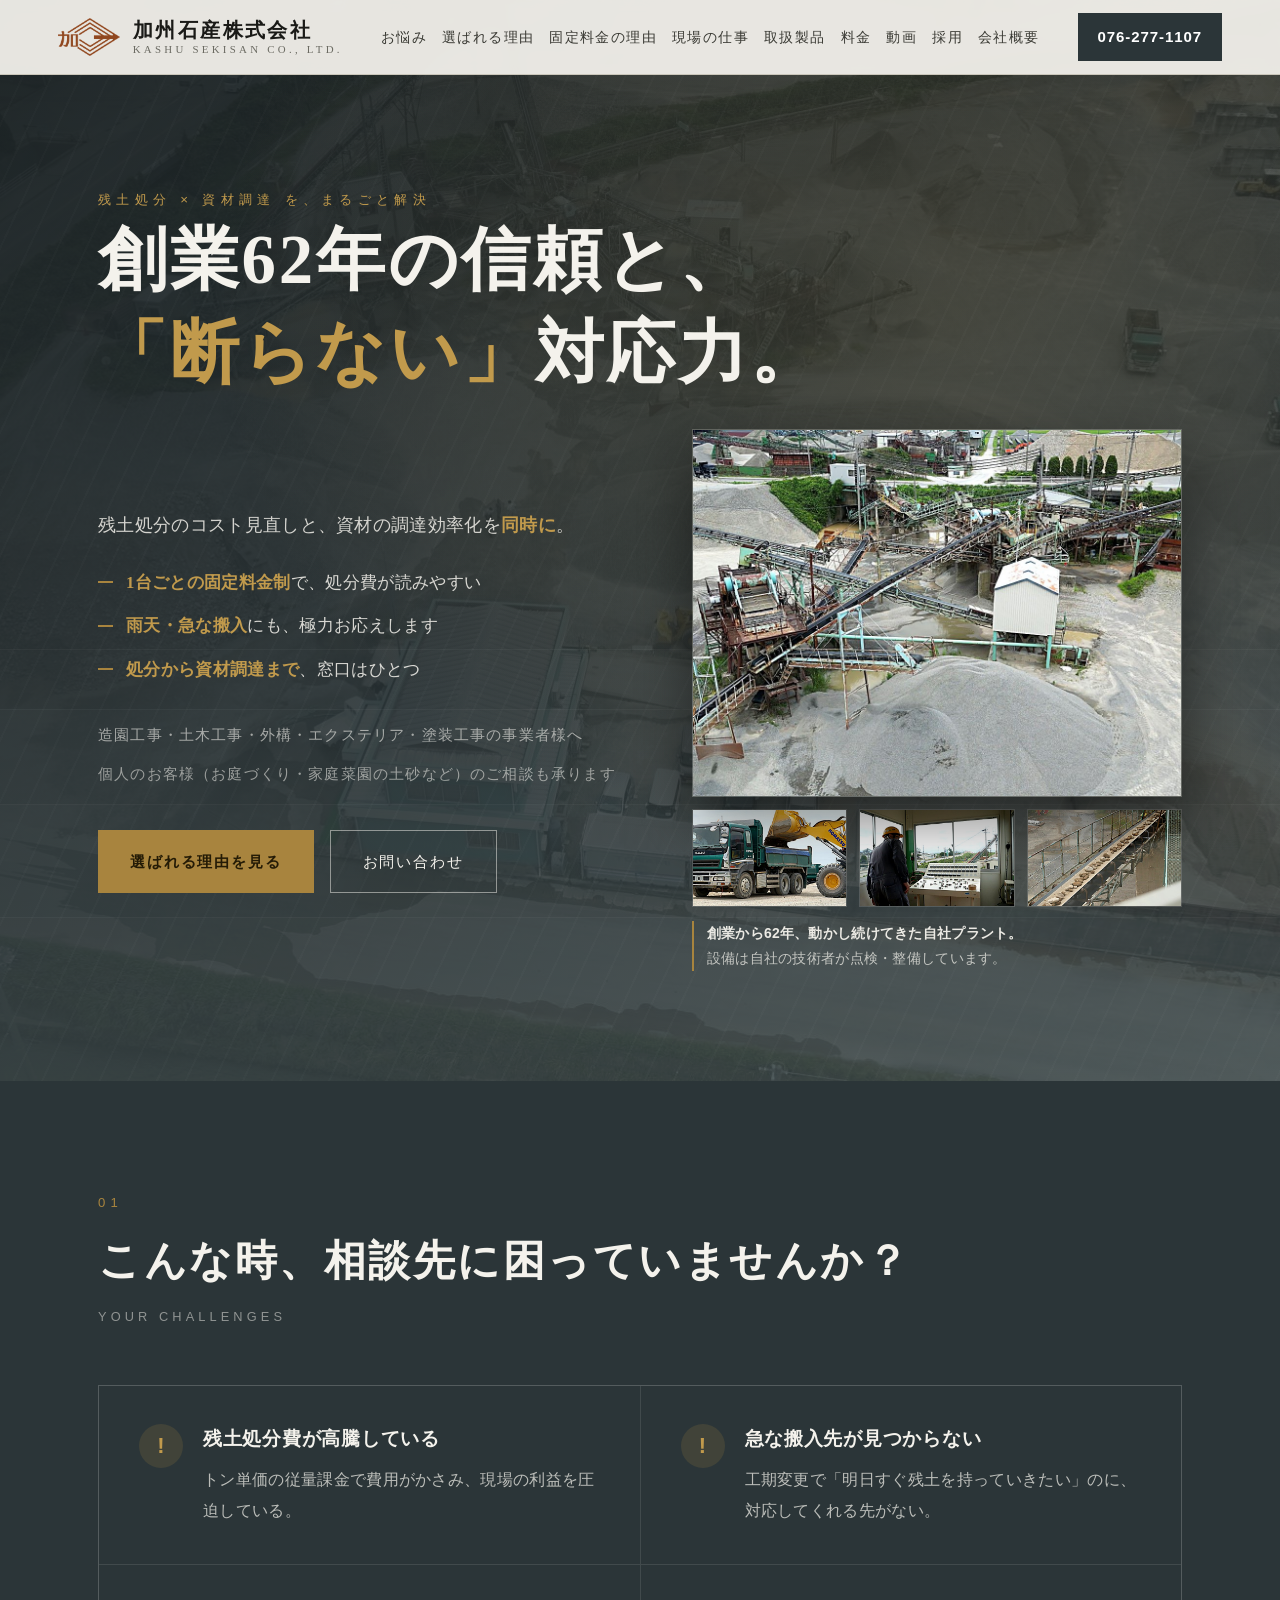
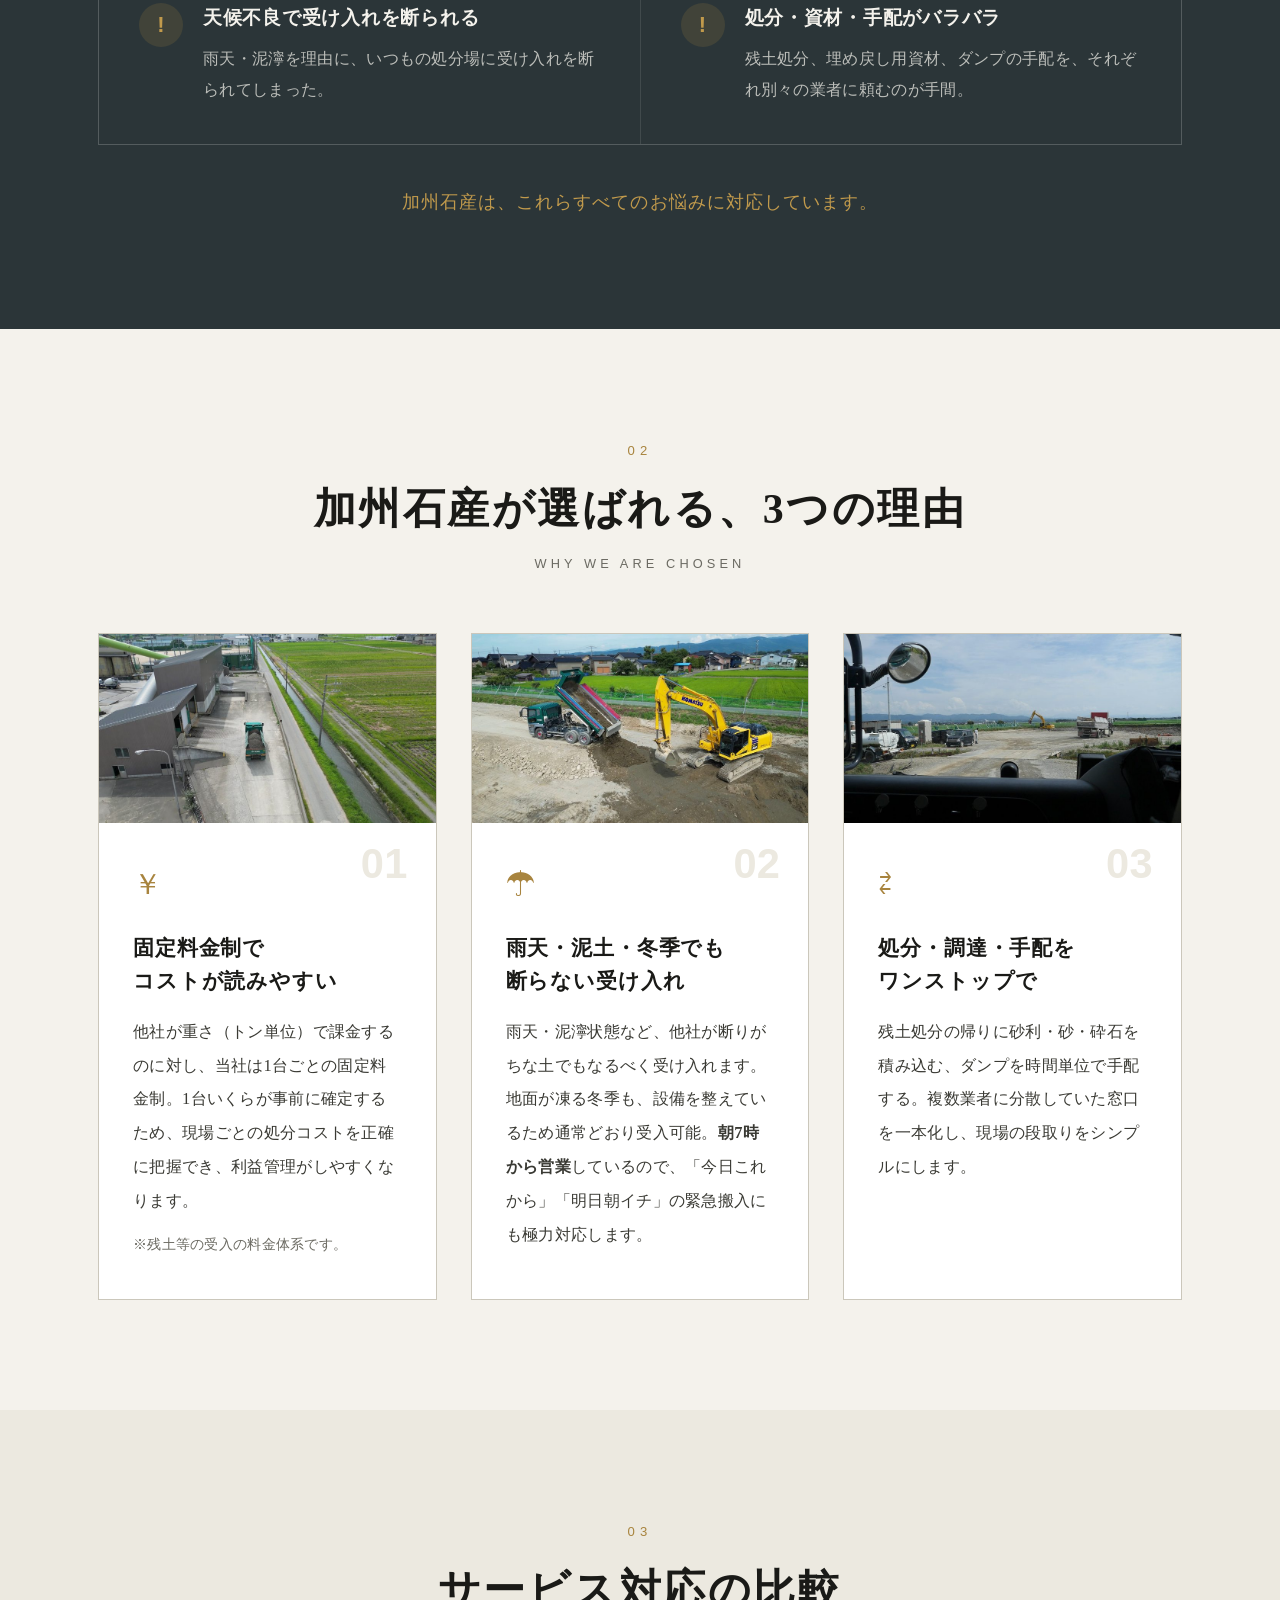
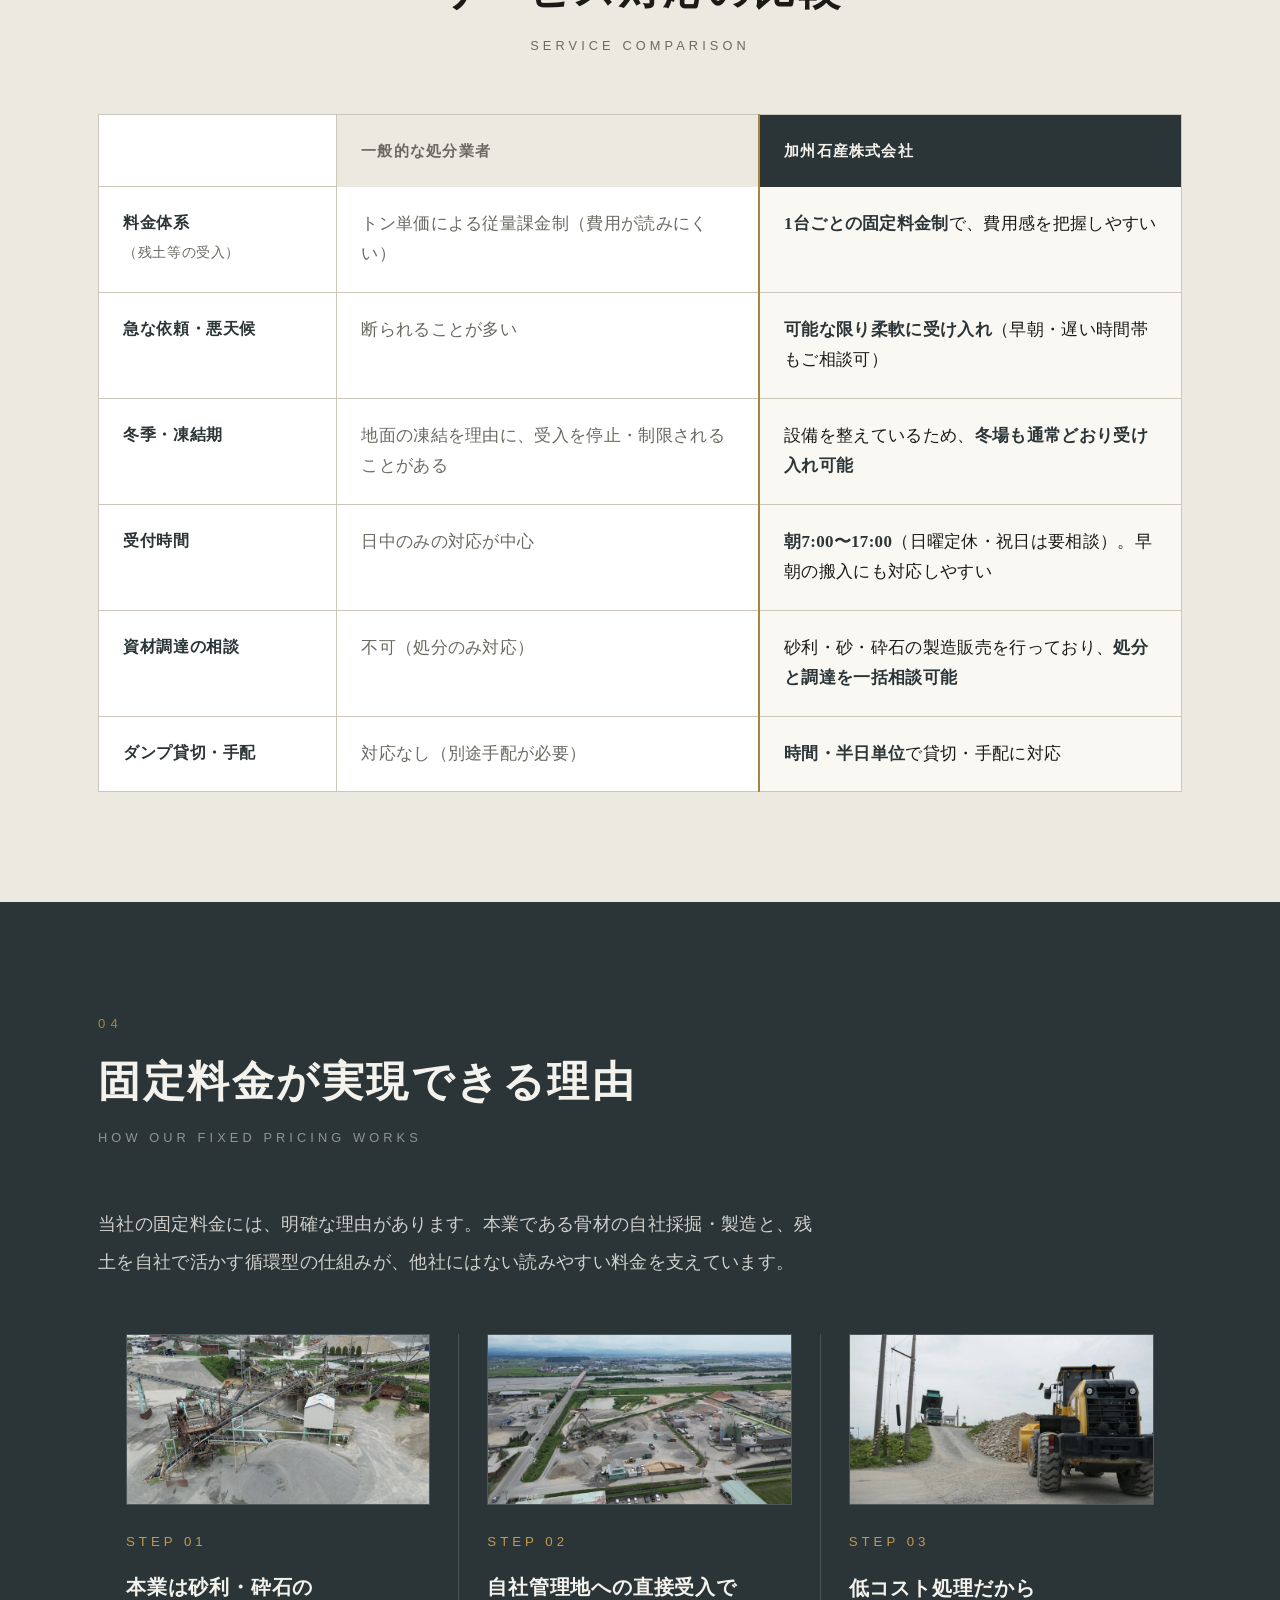
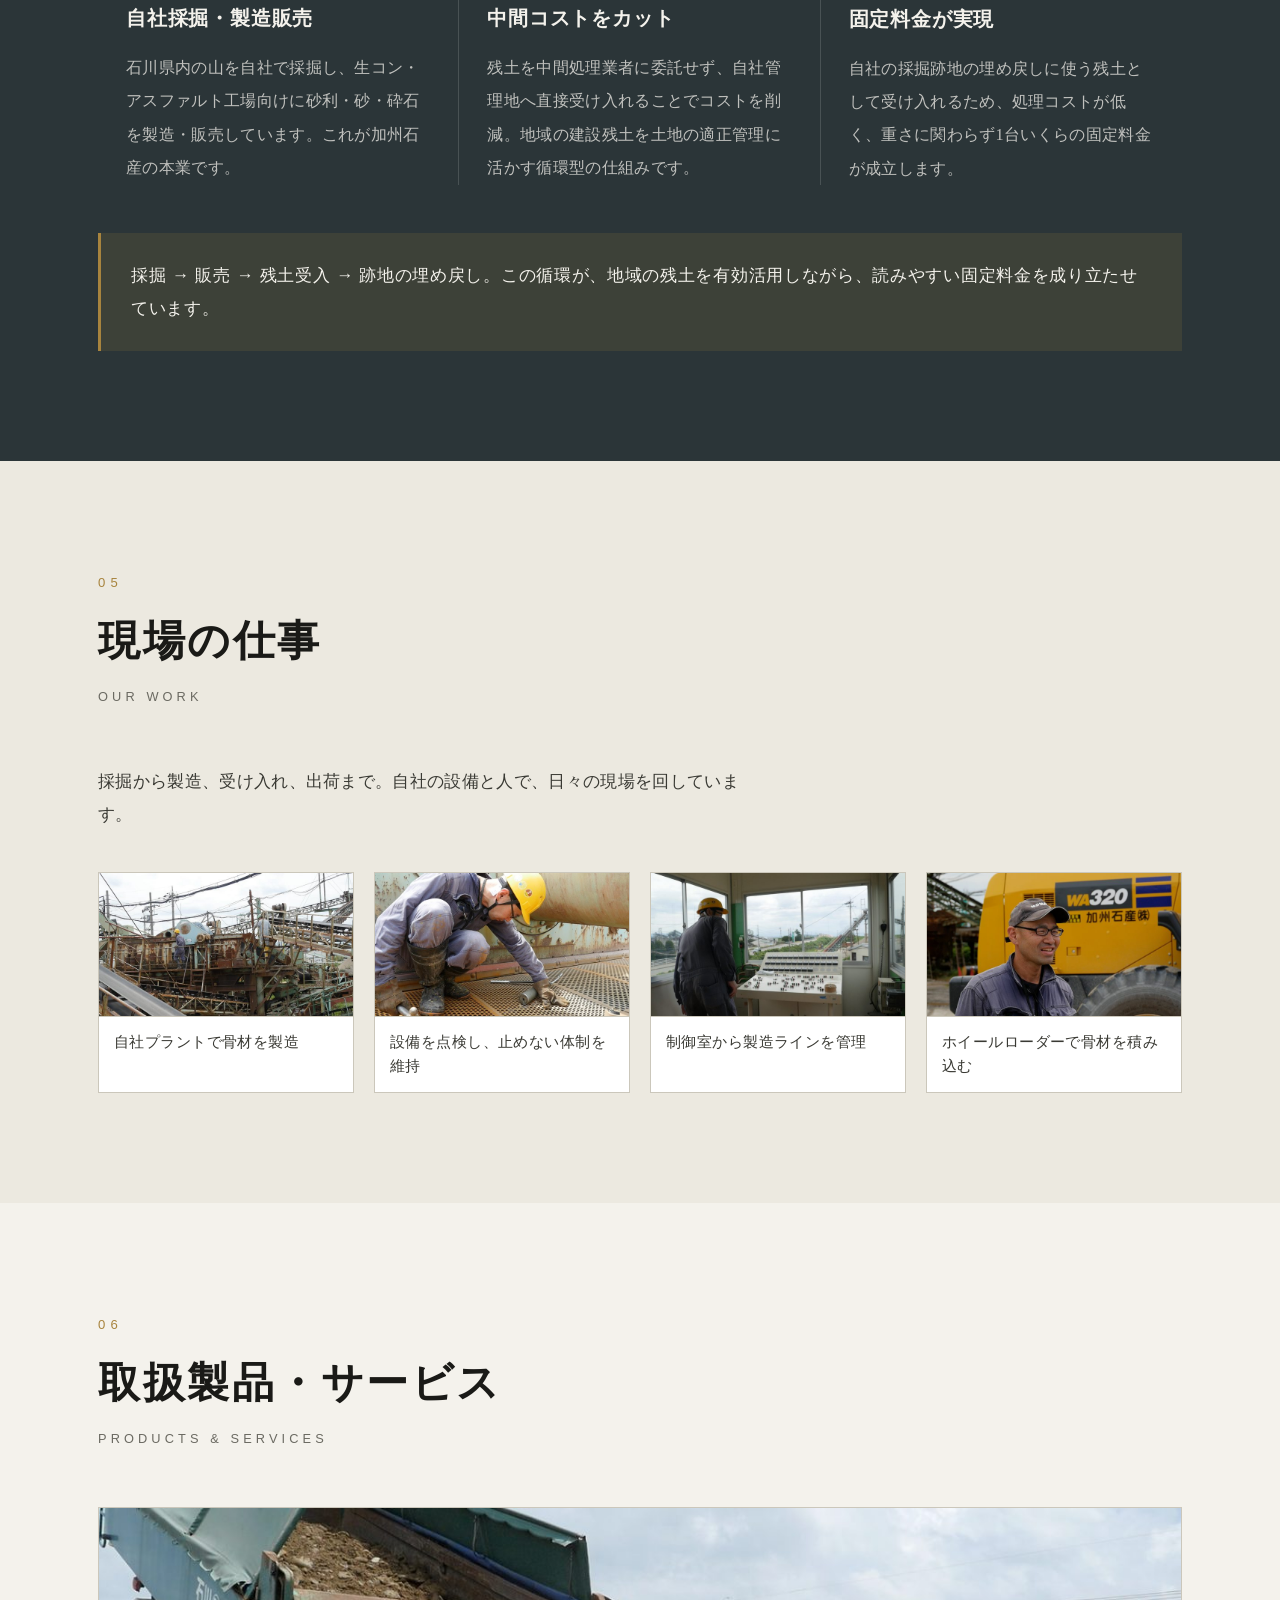
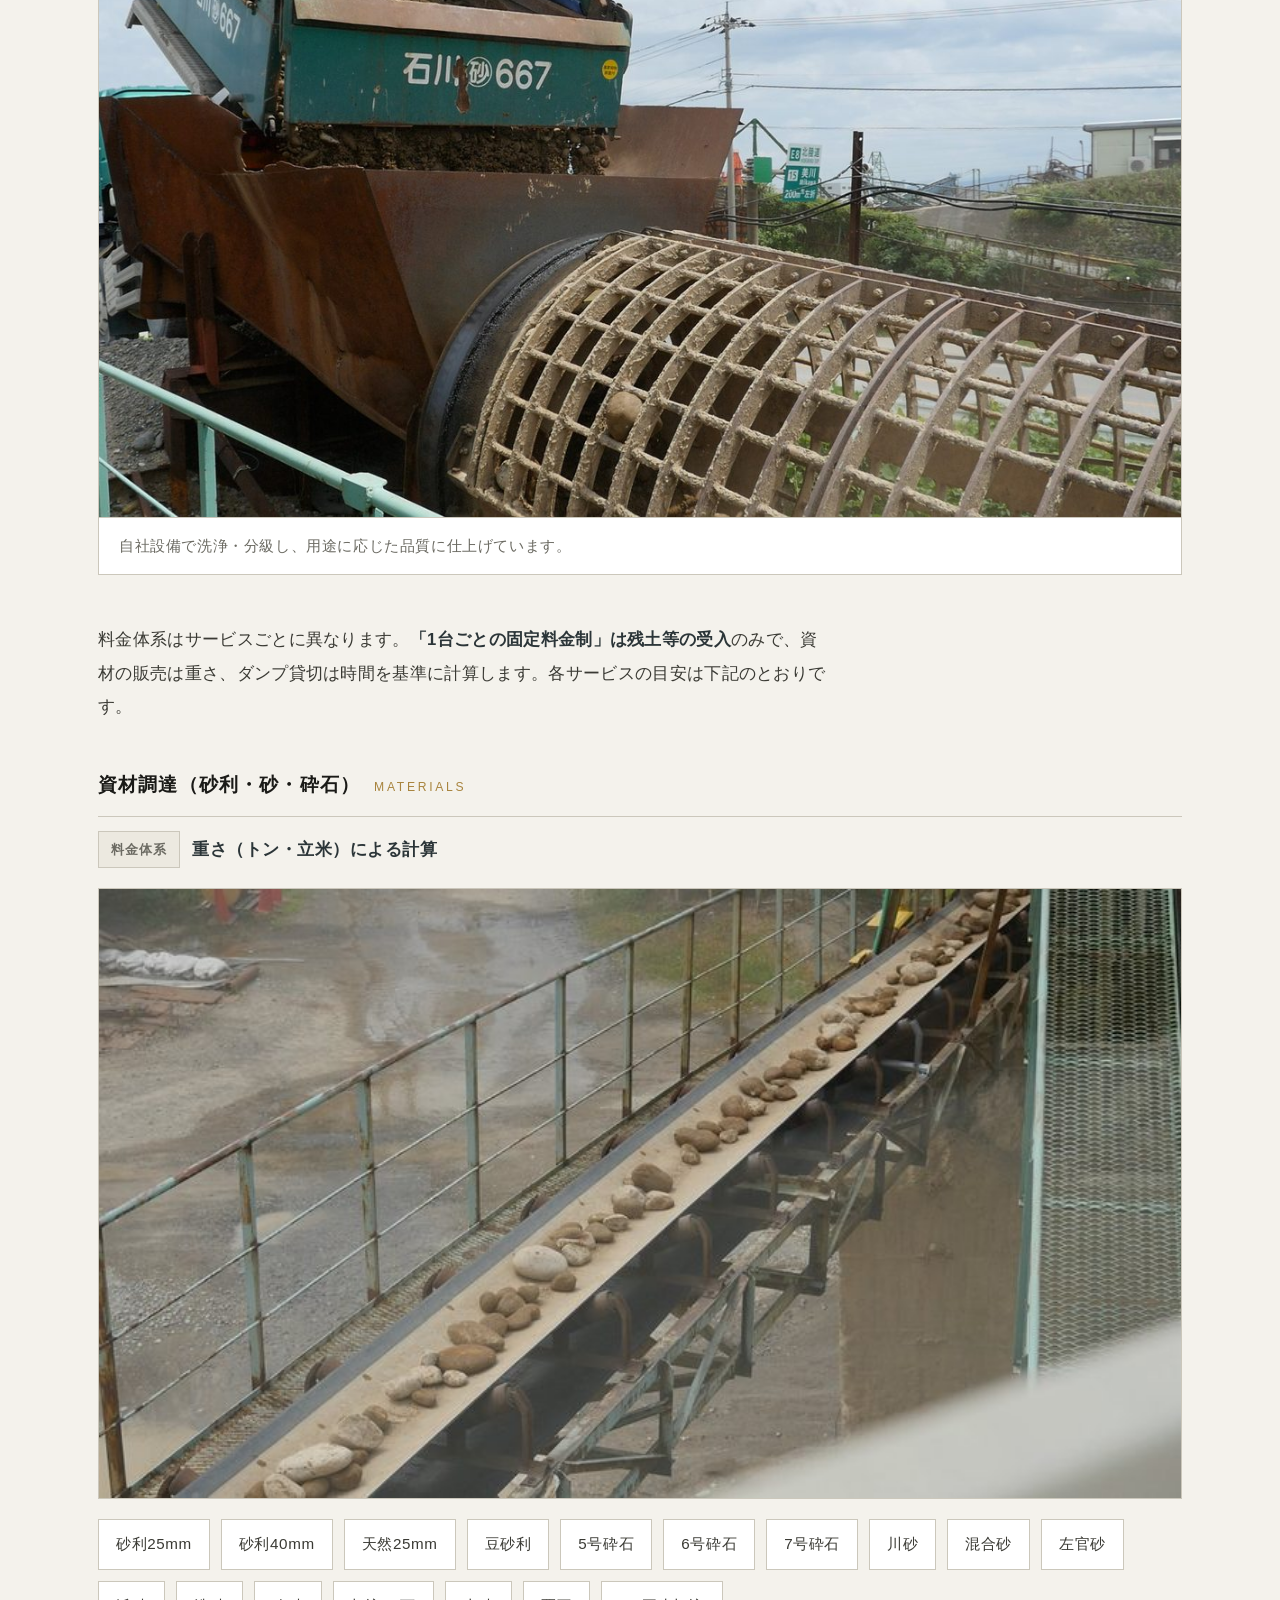
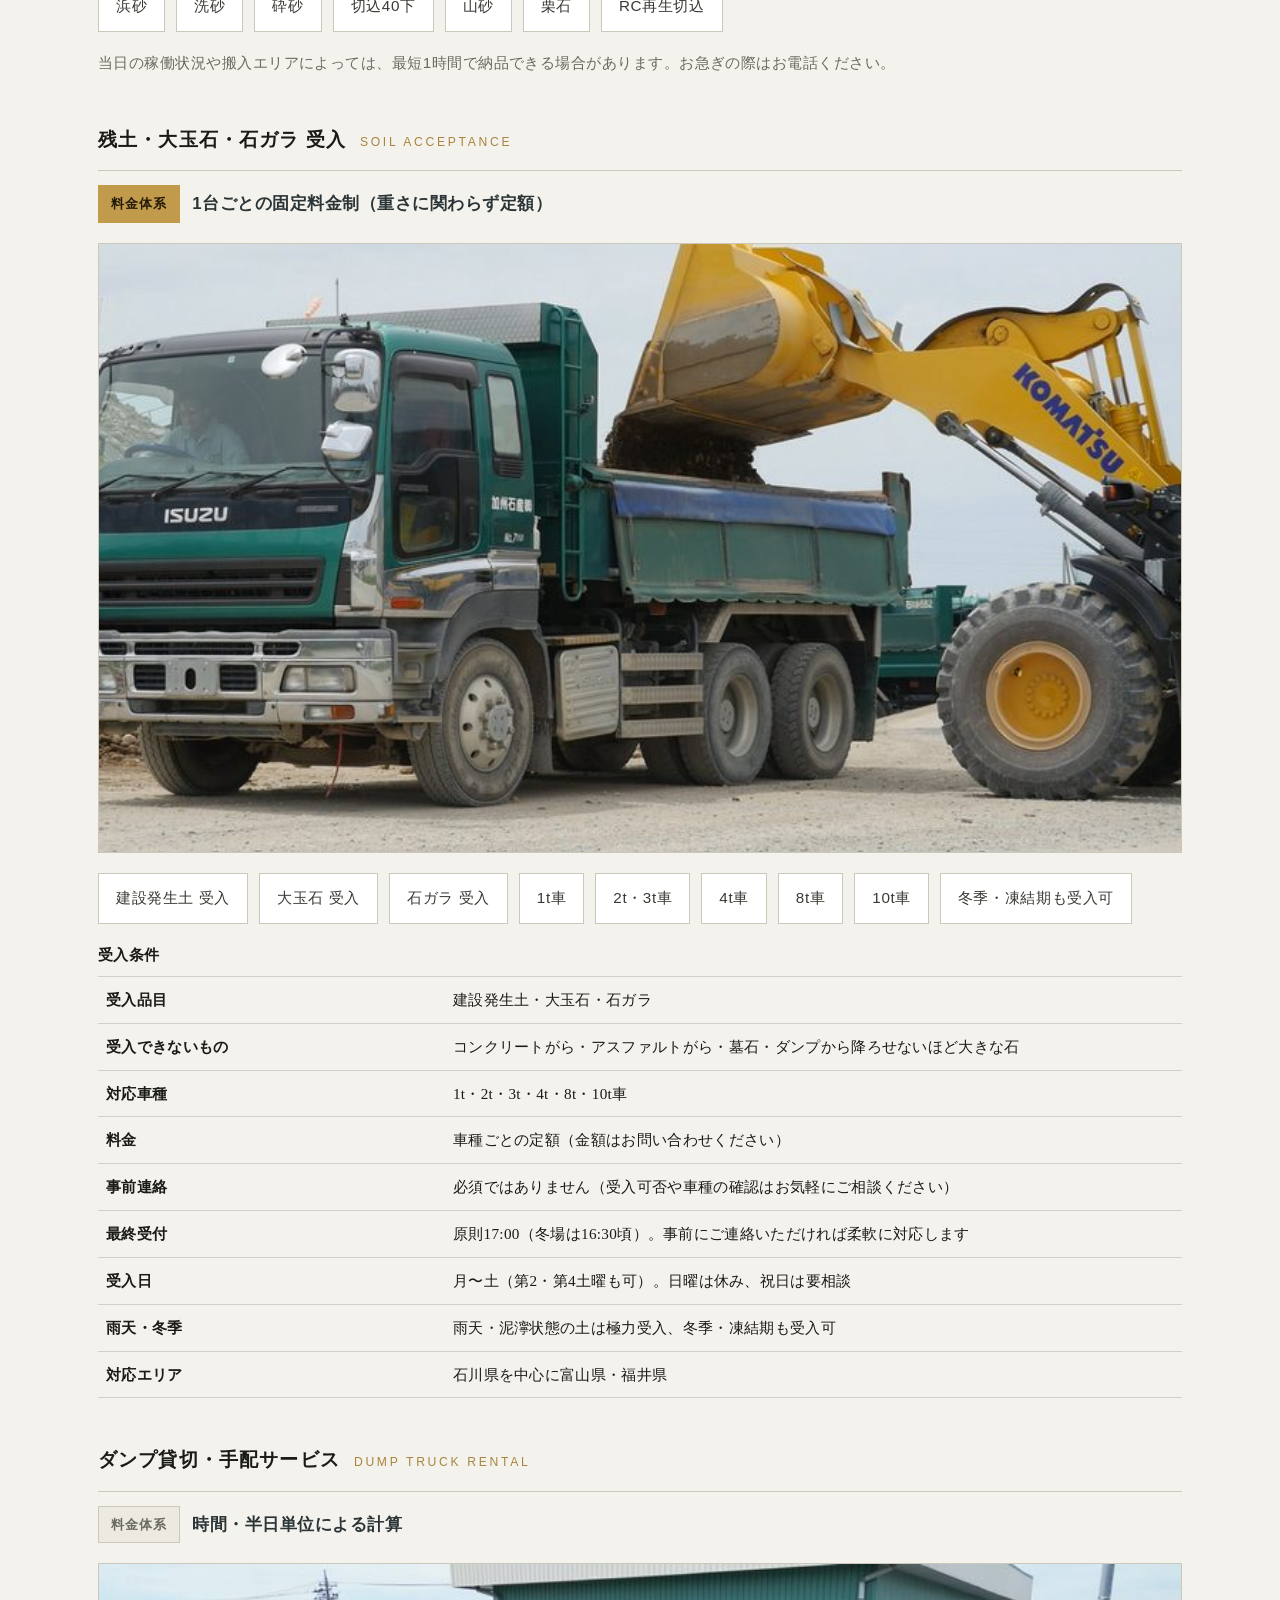
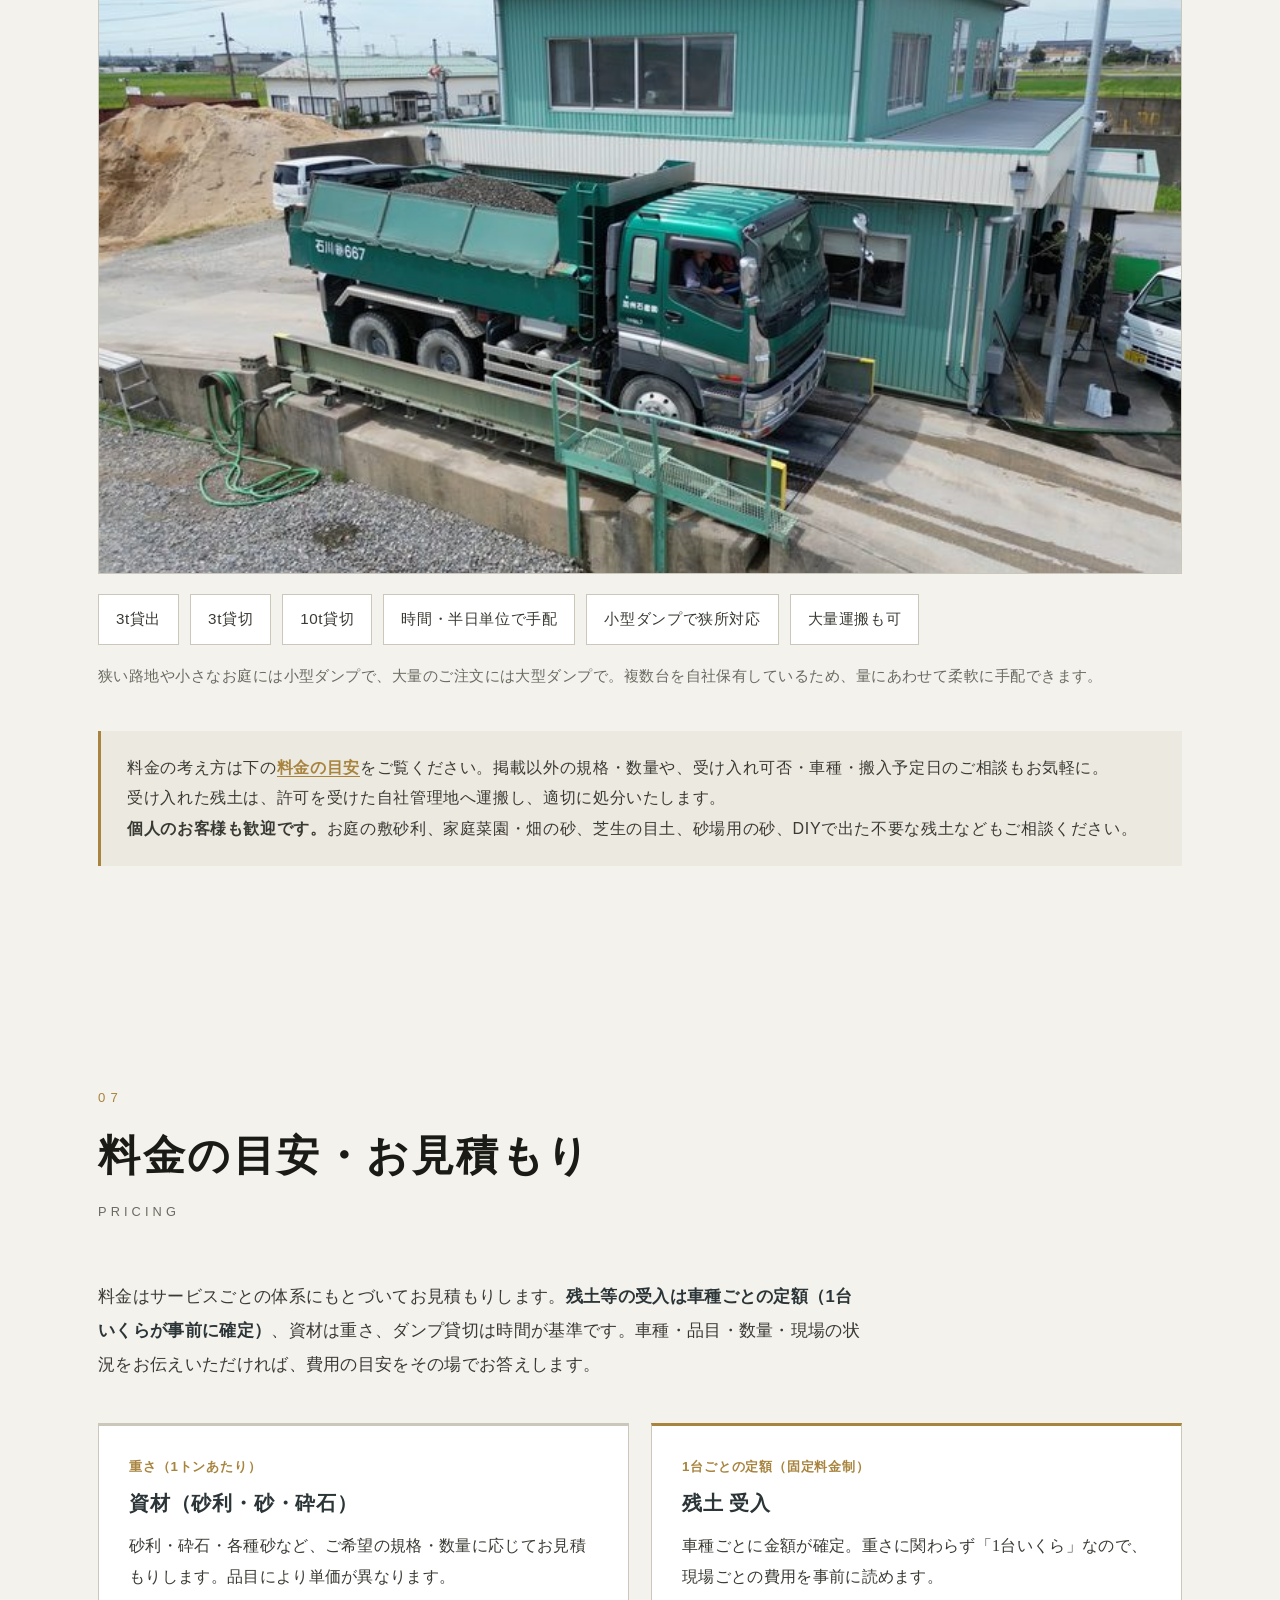
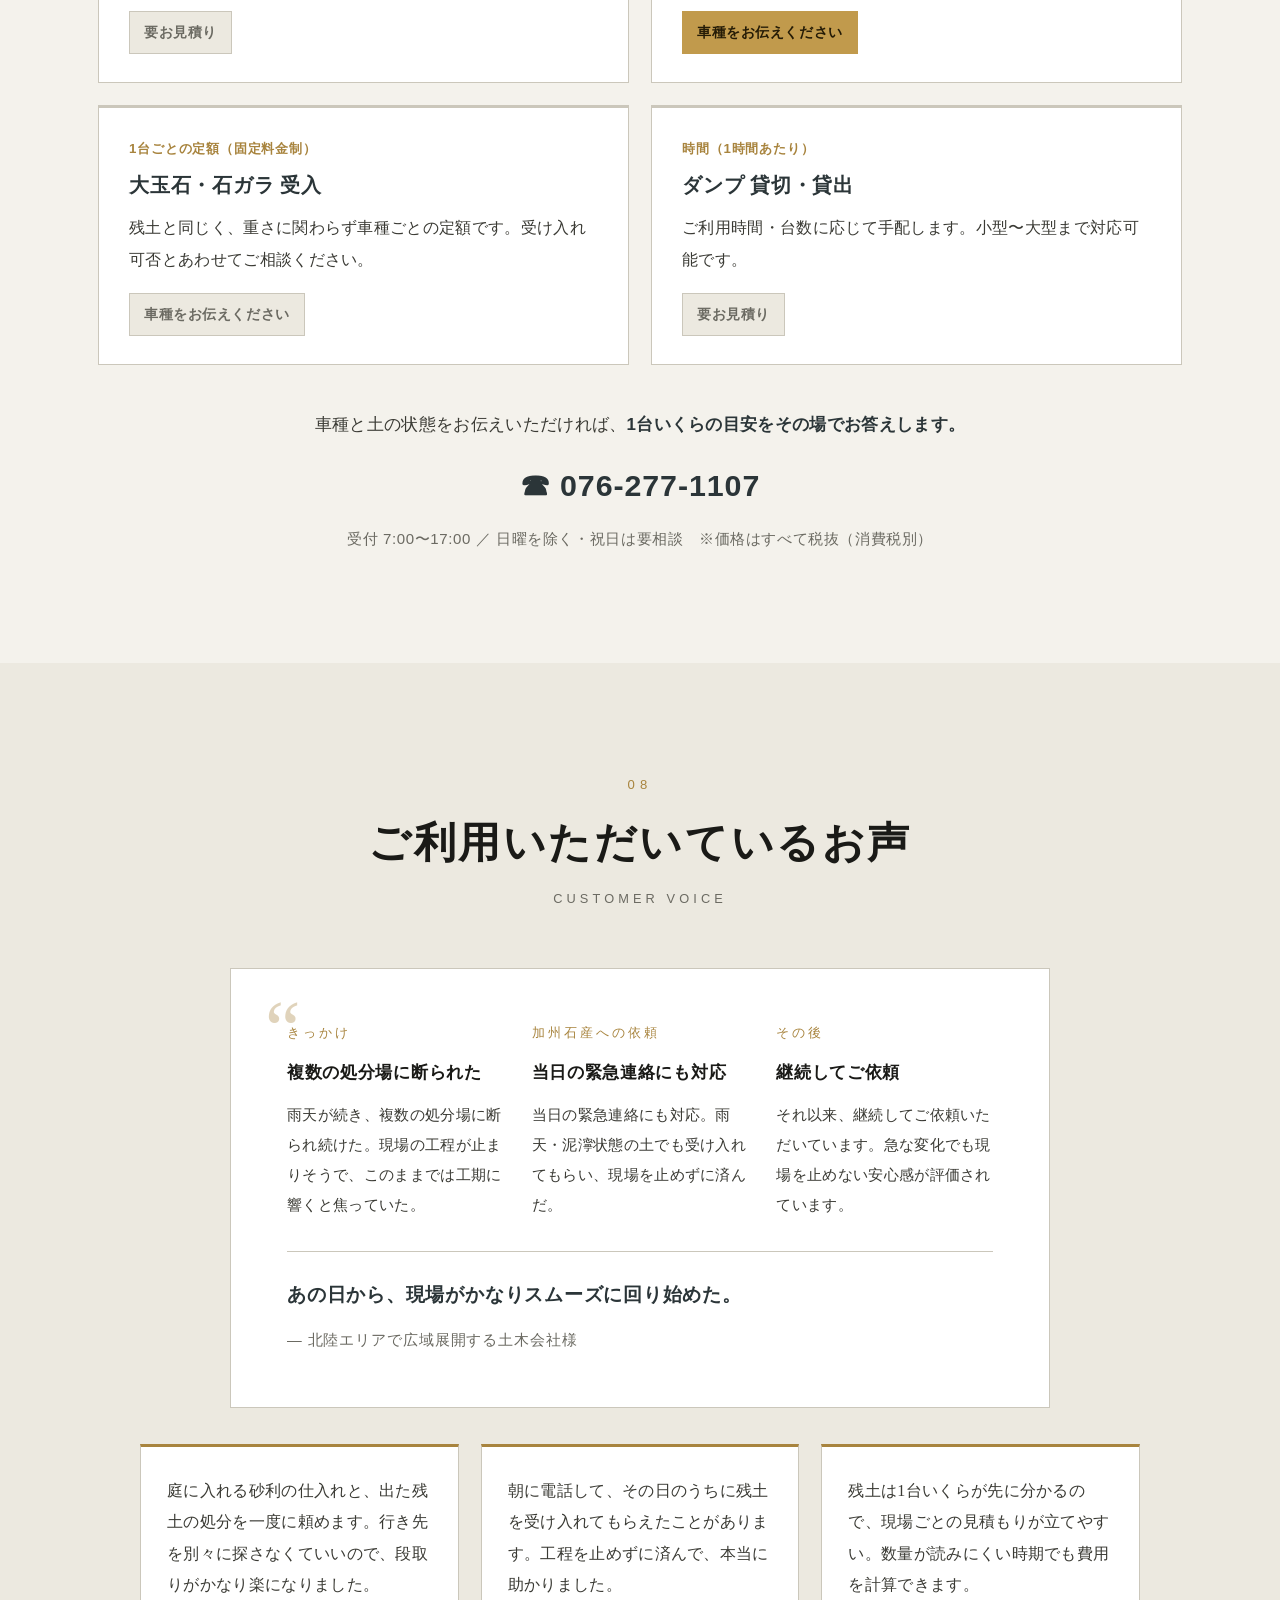
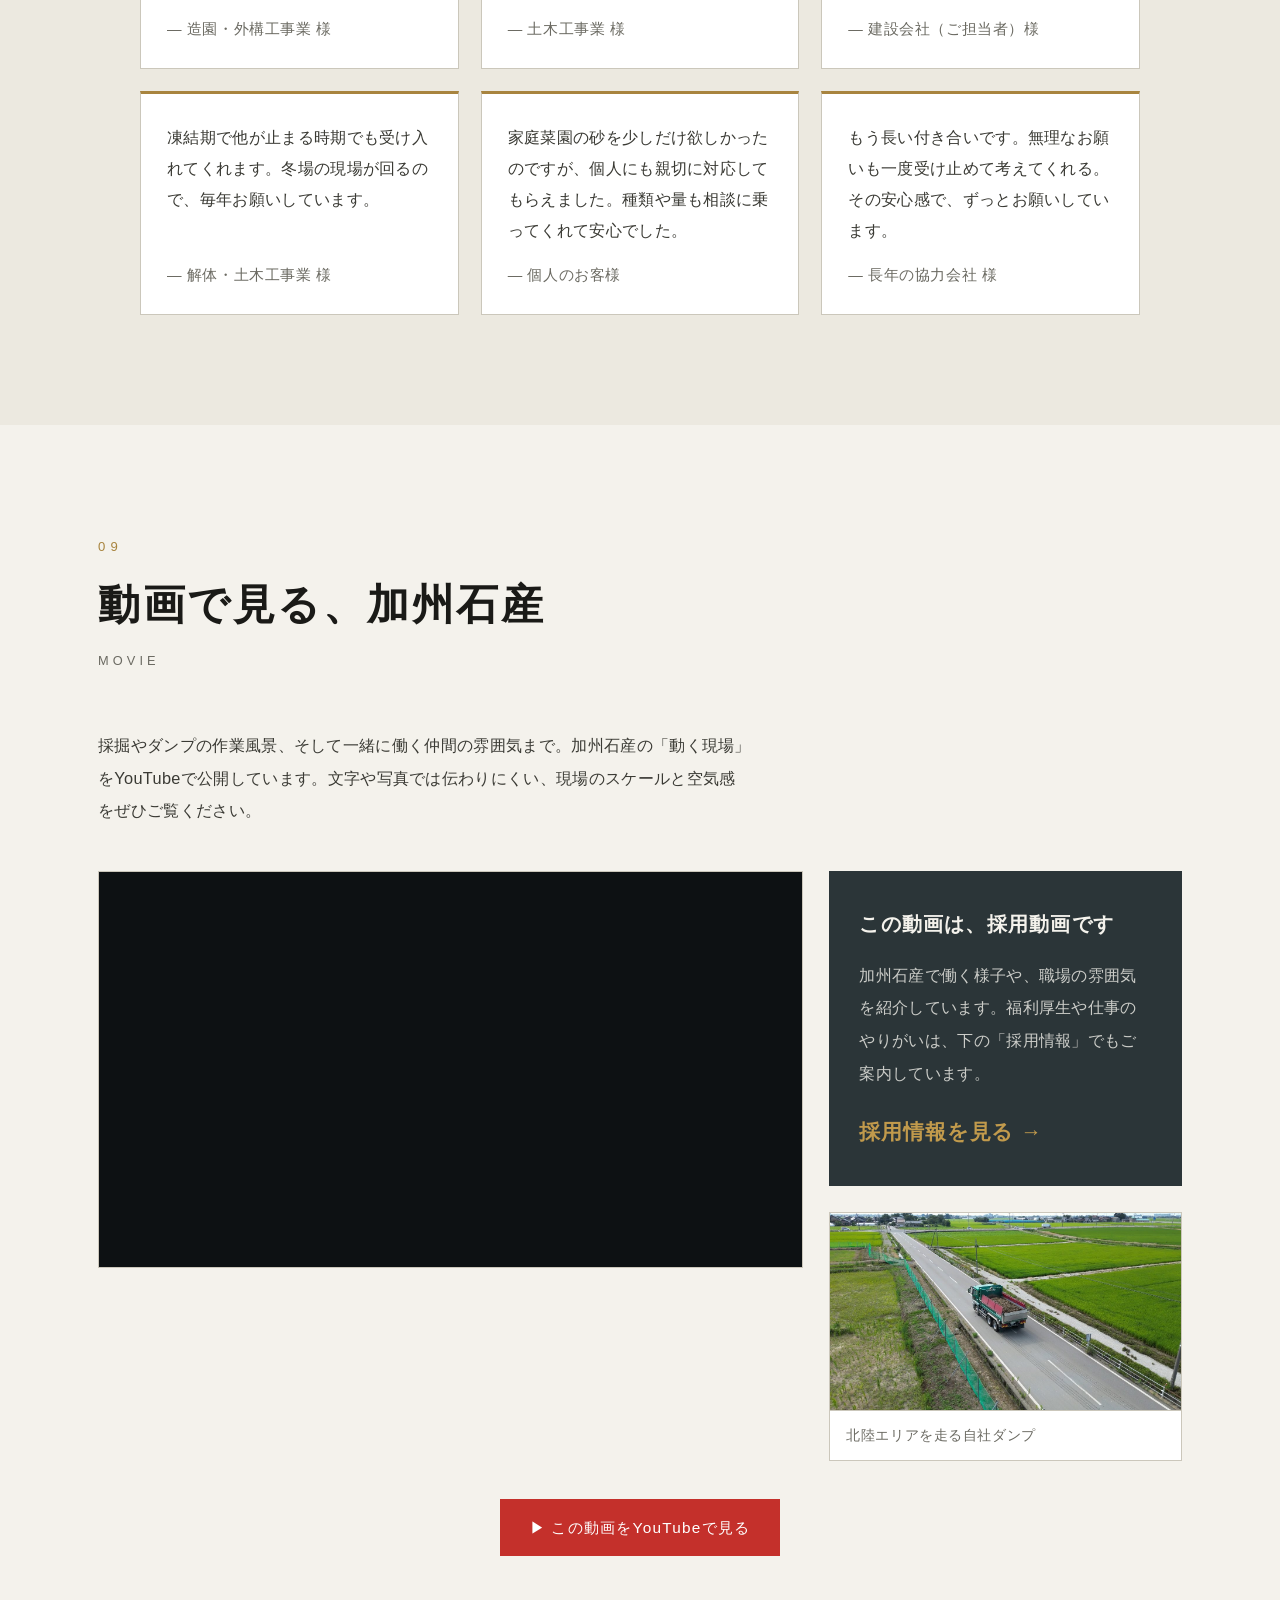
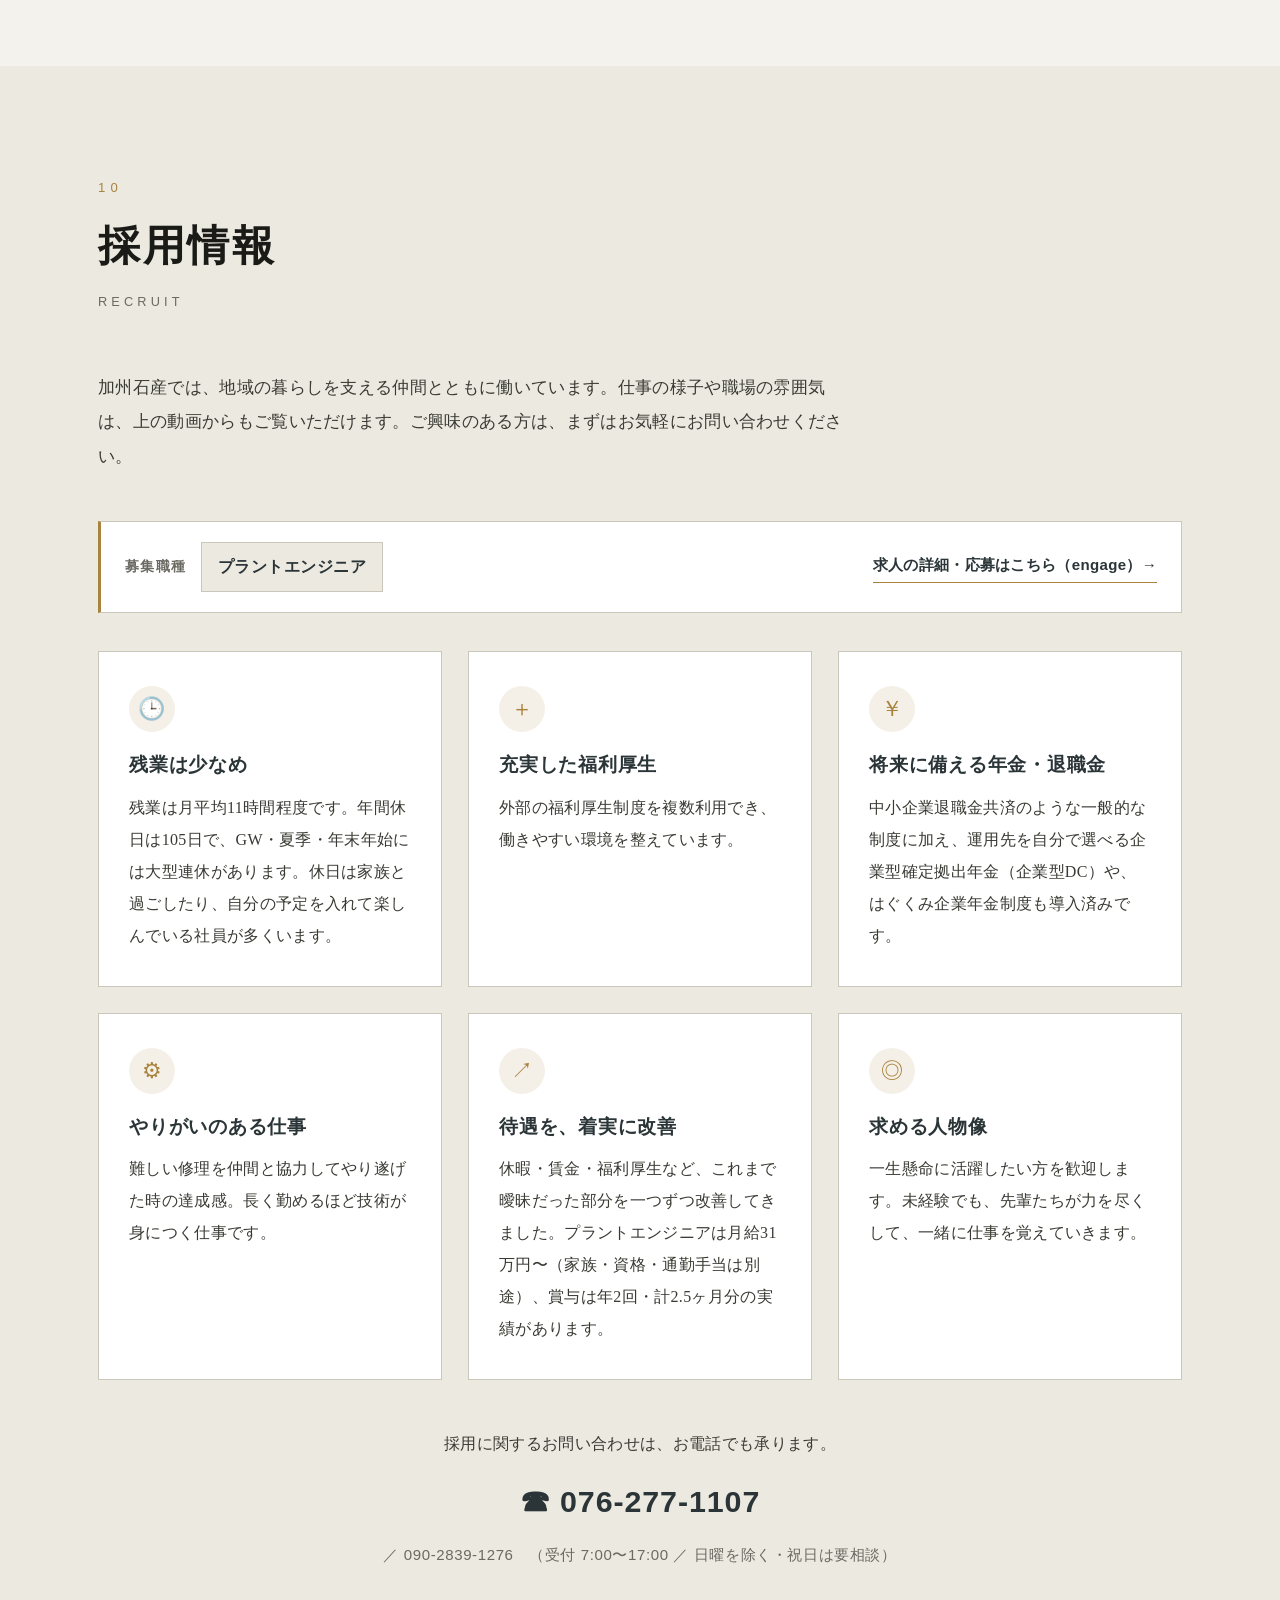
==== commit 1e1043da: "取扱製品に受入条件を明示、祝日表記を「要相談」に統一 - 残土等の受入欄に受入条件の表を追加（受入品目/不可品目/対応車種/   料金/事前連絡/最終受付/受入日/雨天冬季/対応エリア） - 受入不可" ====
--- a/index.html
+++ b/index.html
@@ -93,7 +93,8 @@
     { "@type": "Question", "name": "個人でも依頼できますか？", "acceptedAnswer": { "@type": "Answer", "text": "はい、個人のお客様も歓迎です。お庭の敷砂利、家庭菜園・畑の砂、芝生の目土、砂場用の砂、DIYで出た不要な残土など、少量でもお気軽にご相談ください。" } },
     { "@type": "Question", "name": "雨の日や、急な搬入でも受け入れてもらえますか？", "acceptedAnswer": { "@type": "Answer", "text": "可能な限り対応します。雨天・泥濘状態の土や、当日の緊急連絡にも極力お応えしています。現場状況により応相談となる場合があります。" } },
     { "@type": "Question", "name": "少量でも購入・処分できますか？", "acceptedAnswer": { "@type": "Answer", "text": "はい、数量の大小にかかわらず承ります。掲載以外の規格・数量についてもご相談いただけます。" } },
-    { "@type": "Question", "name": "どんな土でも受け入れてもらえますか？", "acceptedAnswer": { "@type": "Answer", "text": "建設発生土・大玉石・石ガラなどを受け入れています。受け入れできる品目・状態には条件があるため、品物の種類と車種を事前にお伝えいただければ可否をお答えします。" } },
+    { "@type": "Question", "name": "どんな土でも受け入れてもらえますか？", "acceptedAnswer": { "@type": "Answer", "text": "建設発生土・大玉石・石ガラを受け入れています。コンクリートがら・アスファルトがら・墓石・ダンプから降ろせないほど大きな石は受け入れできません。判断に迷うものは「品物の種類」と「車種」をお伝えいただければ、可否をお答えします。" } },
+    { "@type": "Question", "name": "搬入の事前連絡は必要ですか？受付は何時までですか？", "acceptedAnswer": { "@type": "Answer", "text": "事前連絡は必須ではありません。最終受付は原則17:00（冬場は16:30頃）で、事前にご連絡いただければ柔軟に対応します。第2・第4土曜も受け入れています。日曜は休み、祝日は要相談です。" } },
     { "@type": "Question", "name": "料金はどのくらいですか？", "acceptedAnswer": { "@type": "Answer", "text": "残土等の受入は車種ごとの定額（固定料金制）、資材は重さ、ダンプ貸切は時間が基準です。車種・品目・数量・現場の状況をお伝えいただければ、費用の目安をその場でお答えします。価格はすべて税抜です。" } },
     { "@type": "Question", "name": "対応エリアはどこまでですか？", "acceptedAnswer": { "@type": "Answer", "text": "石川県を中心に、富山県・福井県を加えた北陸3県に対応しています。" } },
     { "@type": "Question", "name": "見積もりや相談は無料ですか？", "acceptedAnswer": { "@type": "Answer", "text": "はい、お見積り・ご相談は無料です。お電話またはお問い合わせフォームよりお気軽にどうぞ。" } }
@@ -313,7 +314,7 @@
         <tr>
           <td class="rowlabel">受付時間</td>
           <td class="them-cell">日中のみの対応が中心</td>
-          <td class="us-cell"><strong>朝7:00〜17:00</strong>（日曜・祝日定休）。早朝の搬入にも対応しやすい</td>
+          <td class="us-cell"><strong>朝7:00〜17:00</strong>（日曜定休・祝日は要相談）。早朝の搬入にも対応しやすい</td>
         </tr>
         <tr>
           <td class="rowlabel">資材調達の相談</td>
@@ -416,6 +417,7 @@
         <span>川砂</span><span>混合砂</span><span>左官砂</span><span>浜砂</span><span>洗砂</span>
         <span>砕砂</span><span>切込40下</span><span>山砂</span><span>栗石</span><span>RC再生切込</span>
       </div>
+      <p class="prod-sub">当日の稼働状況や搬入エリアによっては、最短1時間で納品できる場合があります。お急ぎの際はお電話ください。</p>
     </div>
 
     <div class="prod-group reveal">
@@ -424,9 +426,23 @@
       <div class="prod-photo"><img src="images/prod-soil.jpg" alt="重機による土砂の積み込み作業" loading="lazy" width="760" height="428"></div>
       <div class="prod-tags">
         <span>建設発生土 受入</span><span>大玉石 受入</span><span>石ガラ 受入</span>
-        <span>2t・3t車</span><span>4t車</span><span>8t車</span><span>10t車</span>
+        <span>1t車</span><span>2t・3t車</span><span>4t車</span><span>8t車</span><span>10t車</span>
         <span>冬季・凍結期も受入可</span>
       </div>
+      <table class="accept-table">
+        <caption>受入条件</caption>
+        <tbody>
+          <tr><th scope="row">受入品目</th><td>建設発生土・大玉石・石ガラ</td></tr>
+          <tr><th scope="row">受入できないもの</th><td>コンクリートがら・アスファルトがら・墓石・ダンプから降ろせないほど大きな石</td></tr>
+          <tr><th scope="row">対応車種</th><td>1t・2t・3t・4t・8t・10t車</td></tr>
+          <tr><th scope="row">料金</th><td>車種ごとの定額（金額はお問い合わせください）</td></tr>
+          <tr><th scope="row">事前連絡</th><td>必須ではありません（受入可否や車種の確認はお気軽にご相談ください）</td></tr>
+          <tr><th scope="row">最終受付</th><td>原則17:00（冬場は16:30頃）。事前にご連絡いただければ柔軟に対応します</td></tr>
+          <tr><th scope="row">受入日</th><td>月〜土（第2・第4土曜も可）。日曜は休み、祝日は要相談</td></tr>
+          <tr><th scope="row">雨天・冬季</th><td>雨天・泥濘状態の土は極力受入、冬季・凍結期も受入可</td></tr>
+          <tr><th scope="row">対応エリア</th><td>石川県を中心に富山県・福井県</td></tr>
+        </tbody>
+      </table>
     </div>
 
     <div class="prod-group reveal">
@@ -441,7 +457,7 @@
       <p class="prod-sub">狭い路地や小さなお庭には小型ダンプで、大量のご注文には大型ダンプで。複数台を自社保有しているため、量にあわせて柔軟に手配できます。</p>
     </div>
 
-    <p class="prod-note reveal">主な単価は下の<a href="#price">料金表</a>をご覧ください。掲載以外の規格・数量や、受け入れ可否・車種・搬入予定日のご相談もお気軽に。<br>
+    <p class="prod-note reveal">料金の考え方は下の<a href="#price">料金の目安</a>をご覧ください。掲載以外の規格・数量や、受け入れ可否・車種・搬入予定日のご相談もお気軽に。<br>
       受け入れた残土は、許可を受けた自社管理地へ運搬し、適切に処分いたします。<br>
       <strong>個人のお客様も歓迎です。</strong>お庭の敷砂利、家庭菜園・畑の砂、芝生の目土、砂場用の砂、DIYで出た不要な残土などもご相談ください。</p>
   </div>
@@ -486,7 +502,7 @@
     <div class="price-cta reveal">
       <p>車種と土の状態をお伝えいただければ、<strong>1台いくらの目安をその場でお答えします。</strong></p>
       <a href="tel:0762771107" class="rc-tel">☎ 076-277-1107</a>
-      <span class="rc-tel-sub">受付 7:00〜17:00 ／ 日曜・祝日を除く　※価格はすべて税抜（消費税別）</span>
+      <span class="rc-tel-sub">受付 7:00〜17:00 ／ 日曜を除く・祝日は要相談　※価格はすべて税抜（消費税別）</span>
     </div>
   </div>
 </section>
@@ -643,7 +659,7 @@
     <div class="recruit-cta reveal">
       <p>採用に関するお問い合わせは、お電話でも承ります。</p>
       <a href="tel:0762771107" class="rc-tel">☎ 076-277-1107</a>
-      <span class="rc-tel-sub">／ 090-2839-1276　（受付 7:00〜17:00 ／ 日曜・祝日を除く）</span>
+      <span class="rc-tel-sub">／ 090-2839-1276　（受付 7:00〜17:00 ／ 日曜を除く・祝日は要相談）</span>
     </div>
   </div>
 </section>
@@ -679,7 +695,7 @@
         <tr><th>所在地</th><td>〒923-1276<br>石川県能美郡川北町橘字コ162</td></tr>
         <tr><th>代表者</th><td>代表取締役　髙木 雅宣<br>代表取締役　髙木 太平</td></tr>
         <tr><th>事業内容</th><td>採石業・砂利採取業<br>砂利・砂・砕石一式の製造販売<br>生コン・アスファルト工場への納入<br>建設発生土・石ガラ・大玉石の受入処分<br>大型＆小型ダンプの貸切・貸出</td></tr>
-        <tr><th>営業時間</th><td>7:00 〜 17:00<br><span style="font-size:.82rem;color:rgba(244,242,236,.6)">定休日：日曜・祝日<br>※早朝の搬入もお気軽にご相談ください</span></td></tr>
+        <tr><th>営業時間</th><td>7:00 〜 17:00<br><span style="font-size:.82rem;color:rgba(244,242,236,.6)">定休日：日曜（祝日は要相談）<br>※早朝の搬入もお気軽にご相談ください</span></td></tr>
         <tr><th>連携先</th><td>株式会社砂利プラント<br>手取川生コン株式会社<br><span style="font-size:.82rem;color:rgba(244,242,236,.6)">ほか、20年来のパートナー企業と連携</span></td></tr>
         <tr><th>電話 / FAX</th><td>TEL 076-277-1107<br>携帯 090-2839-1276<br>FAX 076-277-1106</td></tr>
       </table>
@@ -740,7 +756,11 @@
       </details>
       <details class="faq-item">
         <summary>どんな土でも受け入れてもらえますか？</summary>
-        <div class="faq-a"><p>建設発生土・大玉石・石ガラなどを受け入れています。受け入れできる品目・状態には条件があるため、事前に「品物の種類」と「車種」をお伝えいただければ、可否をお答えします。</p></div>
+        <div class="faq-a"><p>建設発生土・大玉石・石ガラを受け入れています。コンクリートがら・アスファルトがら・墓石・ダンプから降ろせないほど大きな石は受け入れできません。判断に迷うものは「品物の種類」と「車種」をお伝えいただければ、可否をお答えします。</p></div>
+      </details>
+      <details class="faq-item">
+        <summary>搬入の事前連絡は必要ですか？受付は何時までですか？</summary>
+        <div class="faq-a"><p>事前連絡は必須ではありません。最終受付は原則17:00（冬場は16:30頃）で、事前にご連絡いただければ柔軟に対応します。第2・第4土曜も受け入れています。日曜は休み、祝日は要相談です。</p></div>
       </details>
       <details class="faq-item">
         <summary>料金はどのくらいですか？</summary>
@@ -778,7 +798,7 @@
           <span class="tn" style="color:var(--stone)">076-277-1106</span>
         </div>
       </div>
-      <p class="hours-note"><strong>営業時間 7:00 〜 17:00</strong>　／　定休日：日曜・祝日</p>
+      <p class="hours-note"><strong>営業時間 7:00 〜 17:00</strong>　／　定休日：日曜（祝日は要相談）</p>
       <p class="fax-note">お急ぎの場合はお電話が確実です。早朝の搬入もご相談ください。フォームでのご相談は下記からどうぞ。</p>
     </div>
   </div>
@@ -889,7 +909,7 @@
       <div class="foot-brand">
         <img src="images/logo-white.png" alt="加州石産株式会社 ロゴ" class="foot-logo" loading="lazy" width="195" height="120">
         <div class="mark">加州石産株式会社</div>
-        <div class="adr">〒923-1276　石川県能美郡川北町橘字コ162<br>TEL 076-277-1107 ／ 携帯 090-2839-1276 ／ FAX 076-277-1106<br>営業時間 7:00〜17:00（日曜・祝日定休）</div>
+        <div class="adr">〒923-1276　石川県能美郡川北町橘字コ162<br>TEL 076-277-1107 ／ 携帯 090-2839-1276 ／ FAX 076-277-1106<br>営業時間 7:00〜17:00（日曜定休・祝日は要相談）</div>
         <a href="https://www.instagram.com/kashusekisan/" class="sns-link" target="_blank" rel="noopener">
           <svg viewBox="0 0 24 24" aria-hidden="true" focusable="false"><path d="M12 2.16c3.2 0 3.58.01 4.85.07 1.17.05 1.8.25 2.23.41.56.22.96.48 1.38.9.42.42.68.82.9 1.38.16.42.36 1.06.41 2.23.06 1.27.07 1.65.07 4.85s-.01 3.58-.07 4.85c-.05 1.17-.25 1.8-.41 2.23-.22.56-.48.96-.9 1.38-.42.42-.82.68-1.38.9-.42.16-1.06.36-2.23.41-1.27.06-1.65.07-4.85.07s-3.58-.01-4.85-.07c-1.17-.05-1.8-.25-2.23-.41-.56-.22-.96-.48-1.38-.9-.42-.42-.68-.82-.9-1.38-.16-.42-.36-1.06-.41-2.23-.06-1.27-.07-1.65-.07-4.85s.01-3.58.07-4.85c.05-1.17.25-1.8.41-2.23.22-.56.48-.96.9-1.38.42-.42.82-.68 1.38-.9.42-.16 1.06-.36 2.23-.41 1.27-.06 1.65-.07 4.85-.07M12 0C8.74 0 8.33.01 7.05.07 5.78.13 4.9.33 4.14.63c-.79.31-1.46.72-2.13 1.38C1.35 2.68.94 3.35.63 4.14.33 4.9.13 5.78.07 7.05.01 8.33 0 8.74 0 12s.01 3.67.07 4.95c.06 1.27.26 2.15.56 2.91.31.79.72 1.46 1.38 2.13.67.66 1.34 1.07 2.13 1.38.76.3 1.64.5 2.91.56C8.33 23.99 8.74 24 12 24s3.67-.01 4.95-.07c1.27-.06 2.15-.26 2.91-.56.79-.31 1.46-.72 2.13-1.38.66-.67 1.07-1.34 1.38-2.13.3-.76.5-1.64.56-2.91.06-1.28.07-1.69.07-4.95s-.01-3.67-.07-4.95c-.06-1.27-.26-2.15-.56-2.91-.31-.79-.72-1.46-1.38-2.13C21.32 1.35 20.65.94 19.86.63c-.76-.3-1.64-.5-2.91-.56C15.67.01 15.26 0 12 0z"/><path d="M12 5.84a6.16 6.16 0 100 12.32 6.16 6.16 0 000-12.32zM12 16a4 4 0 110-8 4 4 0 010 8z"/><circle cx="18.41" cy="5.59" r="1.44"/></svg>
           <span>Instagram で最新情報を見る</span>
--- a/style.css
+++ b/style.css
@@ -485,3 +485,11 @@
     .js .reveal{opacity:1!important;transform:none!important}
     .hero .eyebrow,.hero h1 .l,.hero p,.hero .target,.hero-cta{opacity:1!important;transform:none!important}
   }
+
+/* 受入条件の表 */
+.accept-table{width:100%;border-collapse:collapse;margin-top:18px;font-size:.95rem;line-height:1.7}
+.accept-table caption{text-align:left;font-weight:700;padding-bottom:8px}
+.accept-table th,.accept-table td{text-align:left;vertical-align:top;padding:10px 8px;border-top:1px solid rgba(0,0,0,.14)}
+.accept-table tr:last-child th,.accept-table tr:last-child td{border-bottom:1px solid rgba(0,0,0,.14)}
+.accept-table th{width:32%;font-weight:700;white-space:nowrap}
+@media (max-width:560px){.accept-table th{white-space:normal;width:36%}}
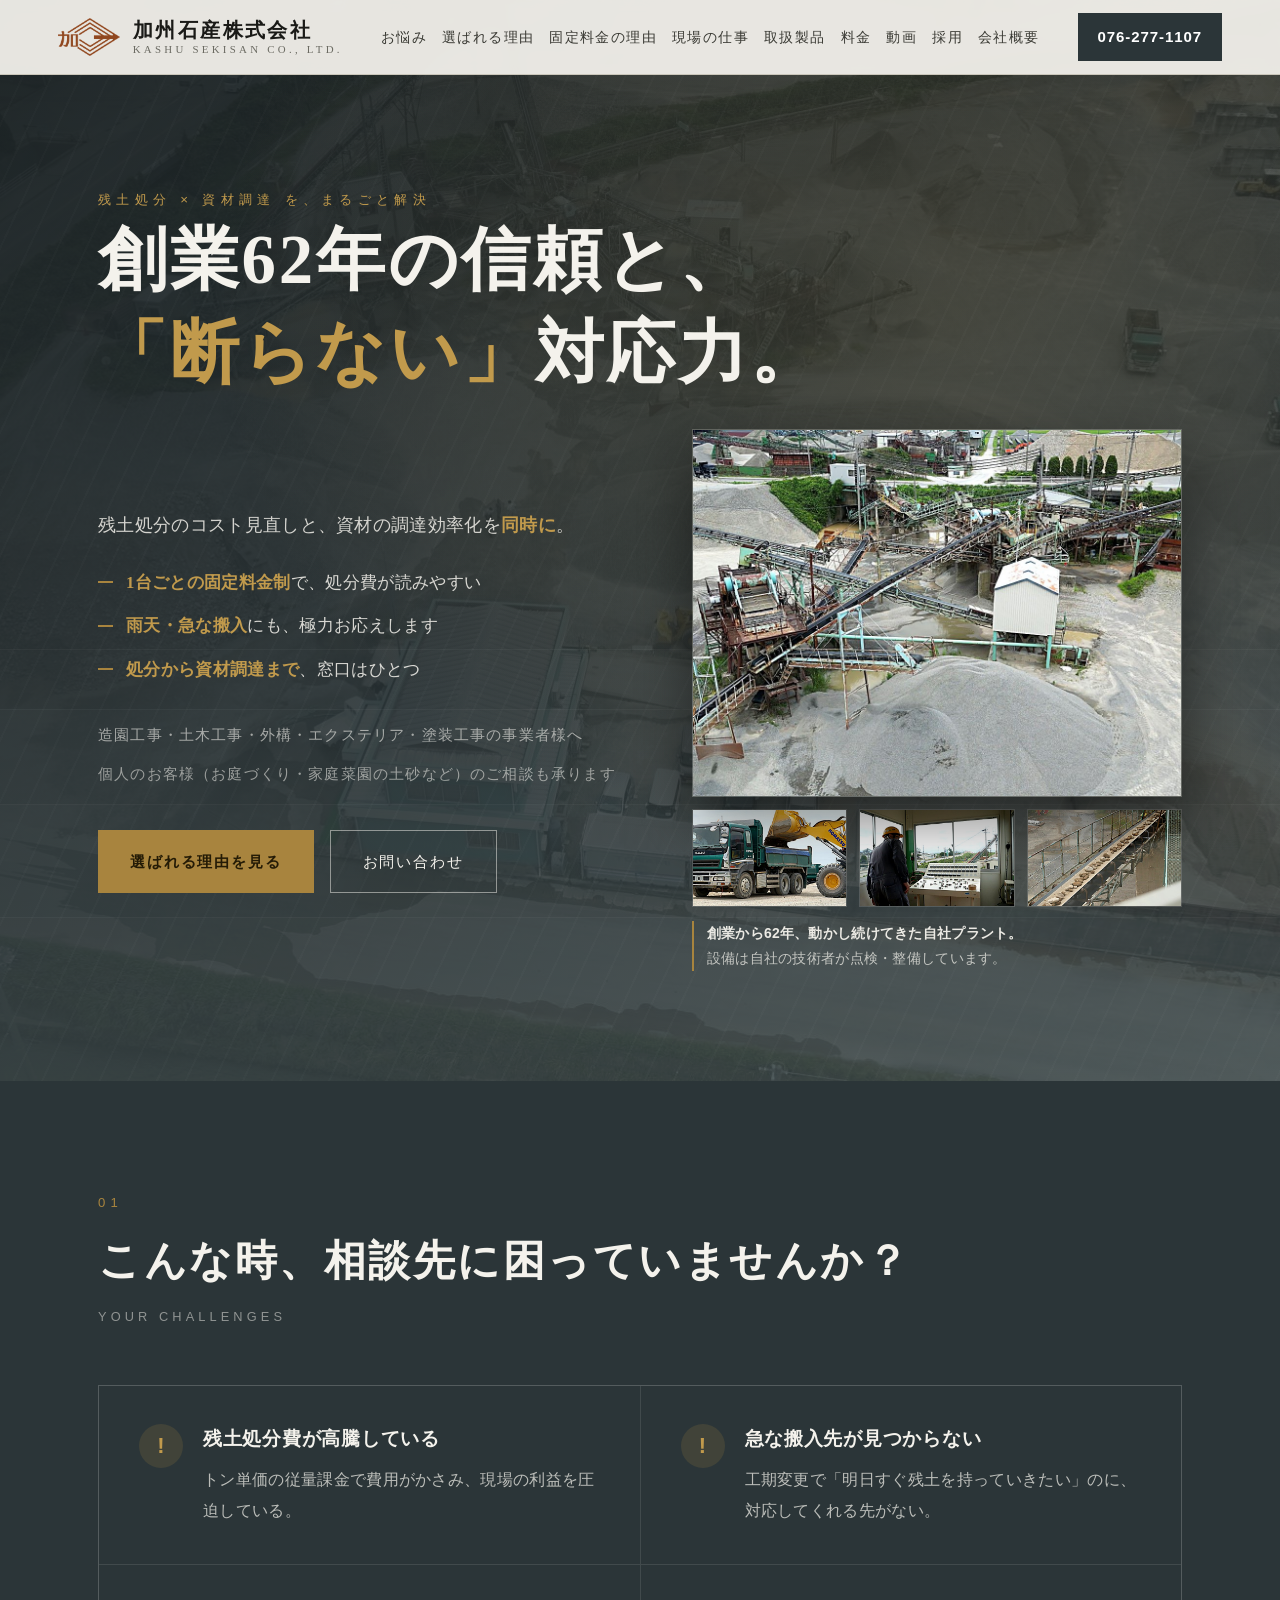
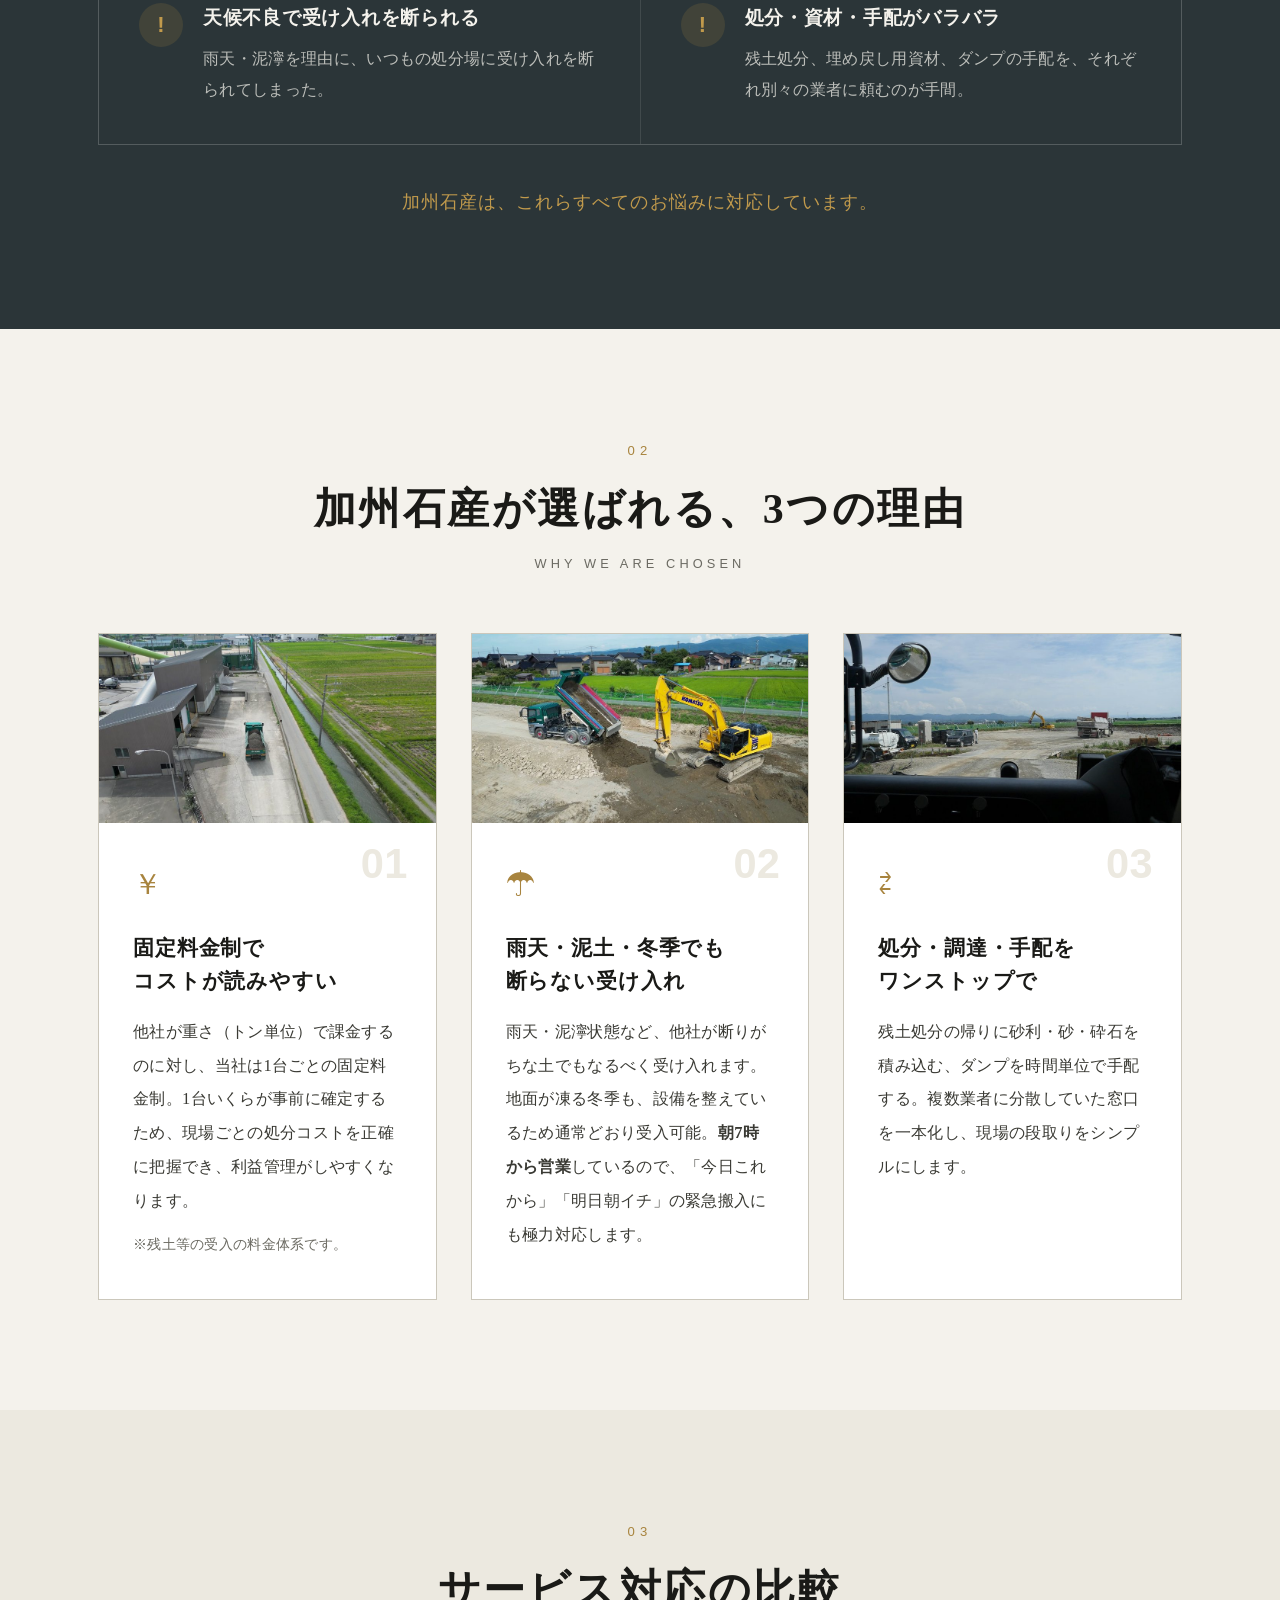
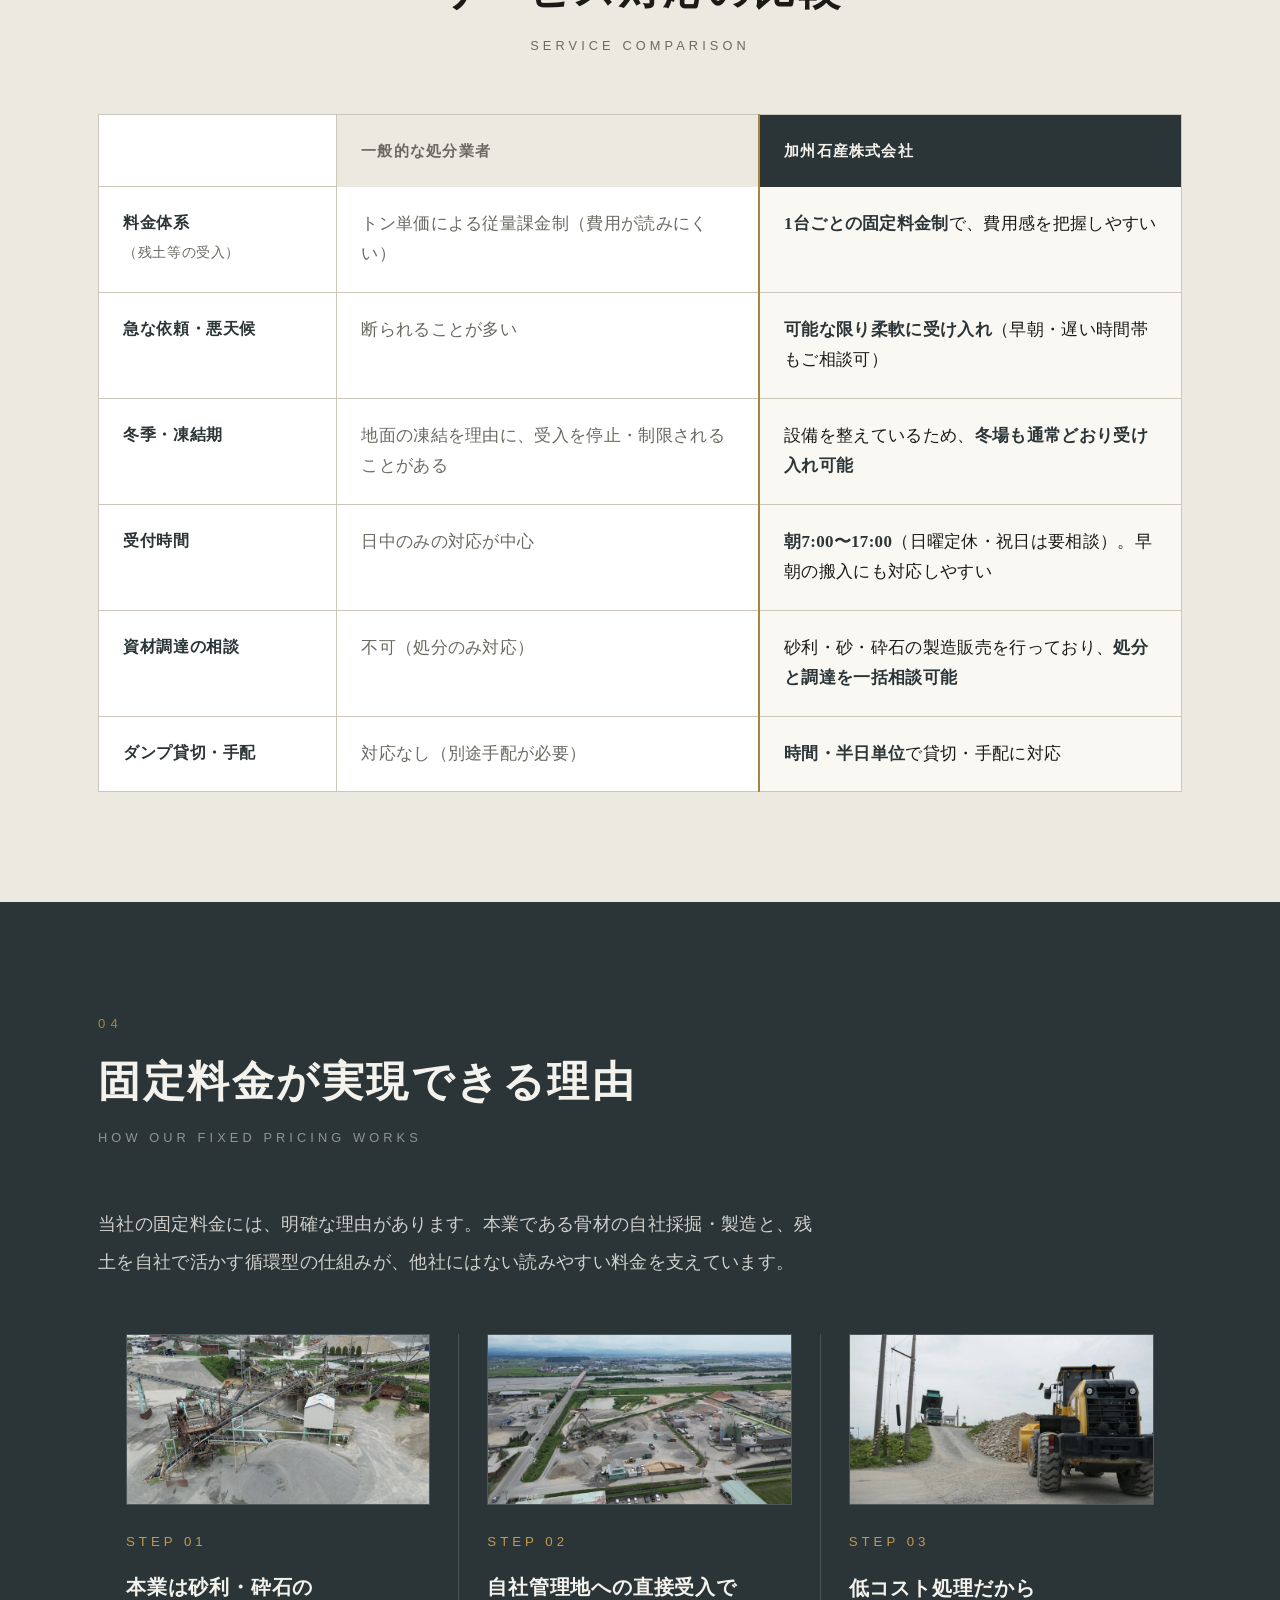
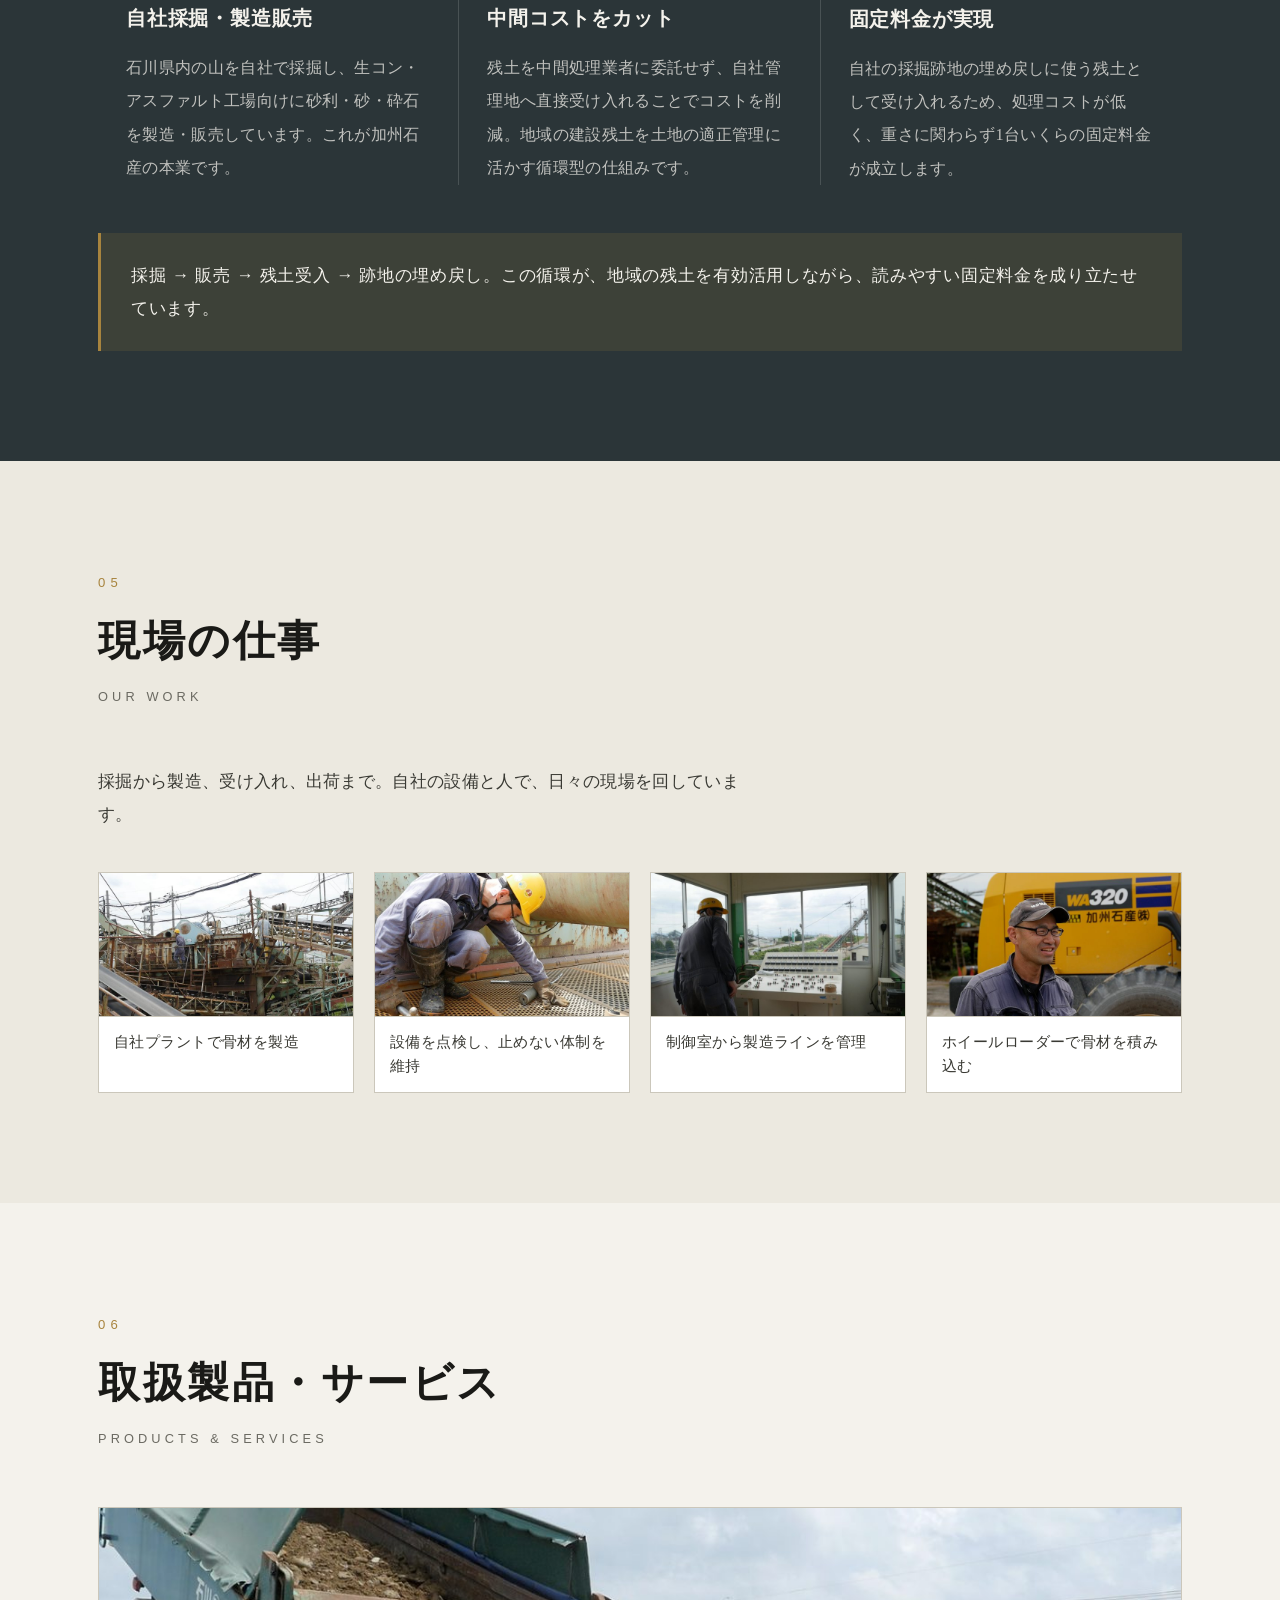
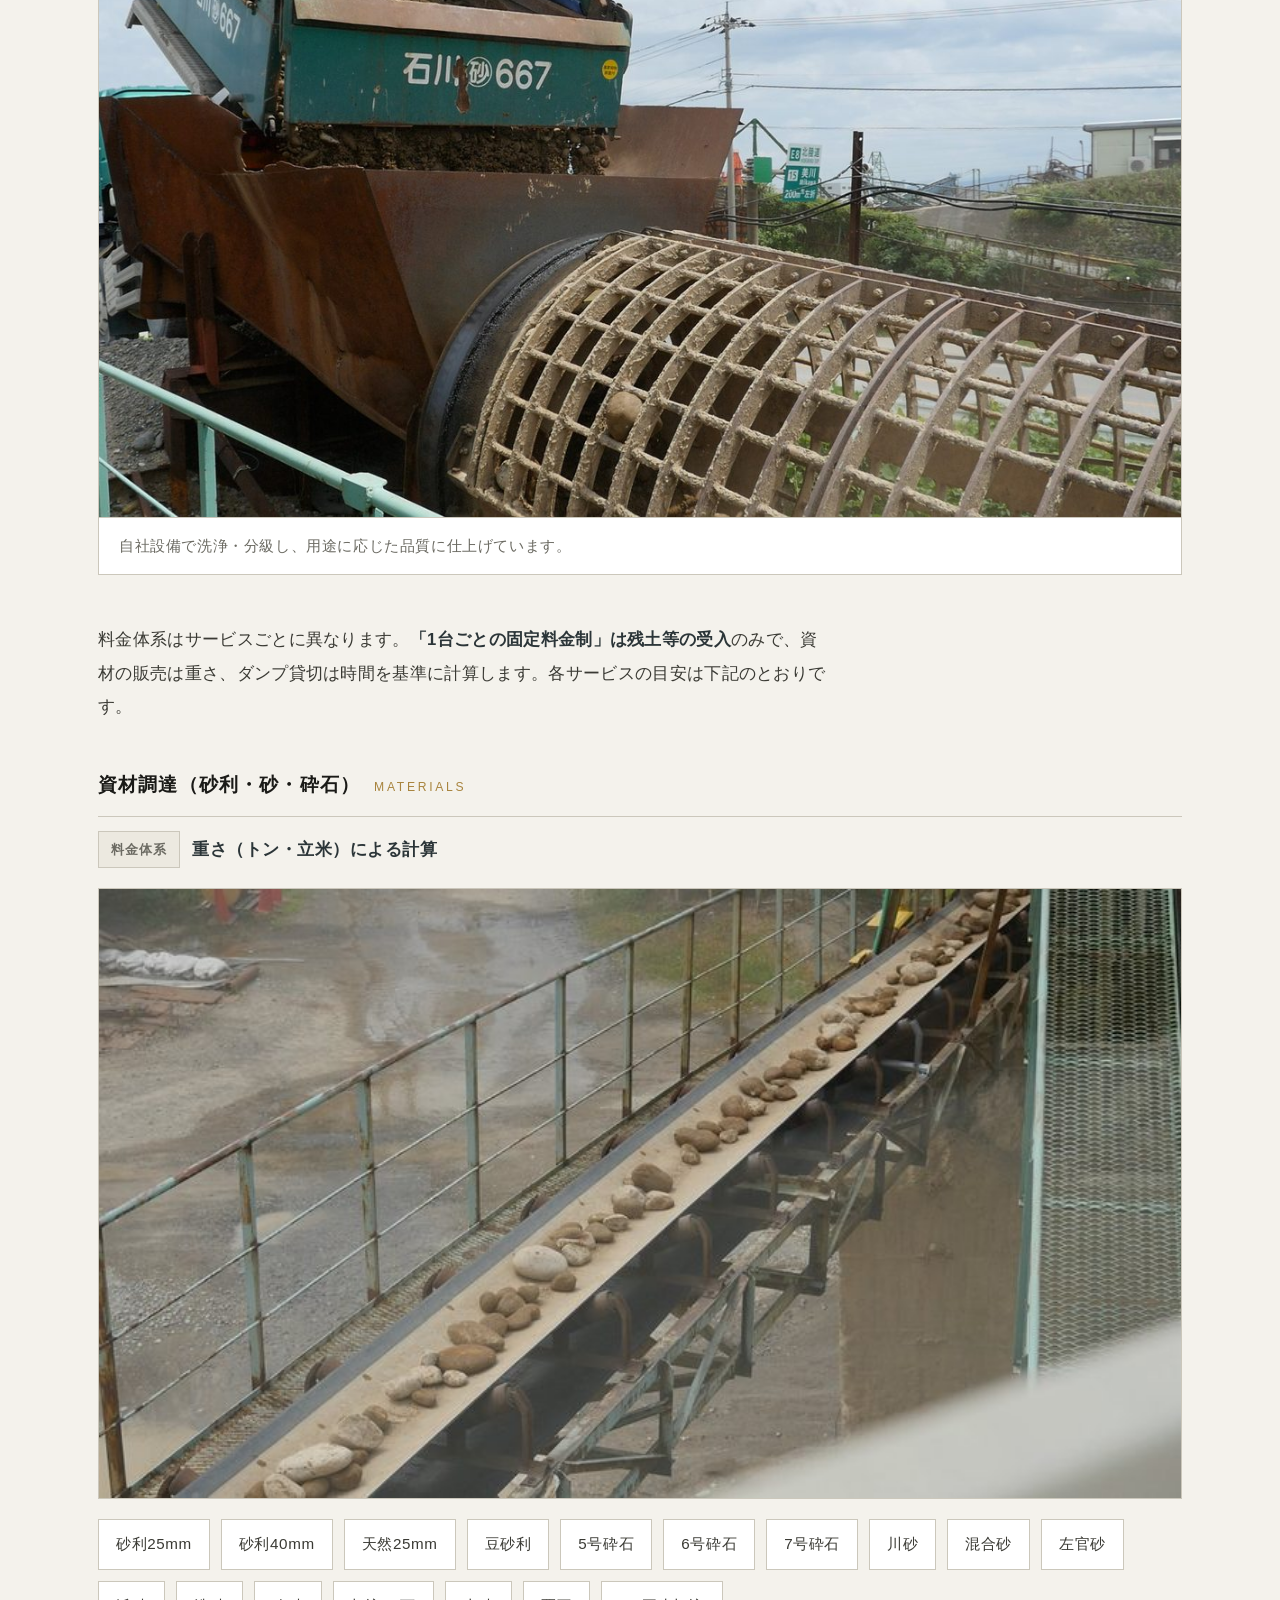
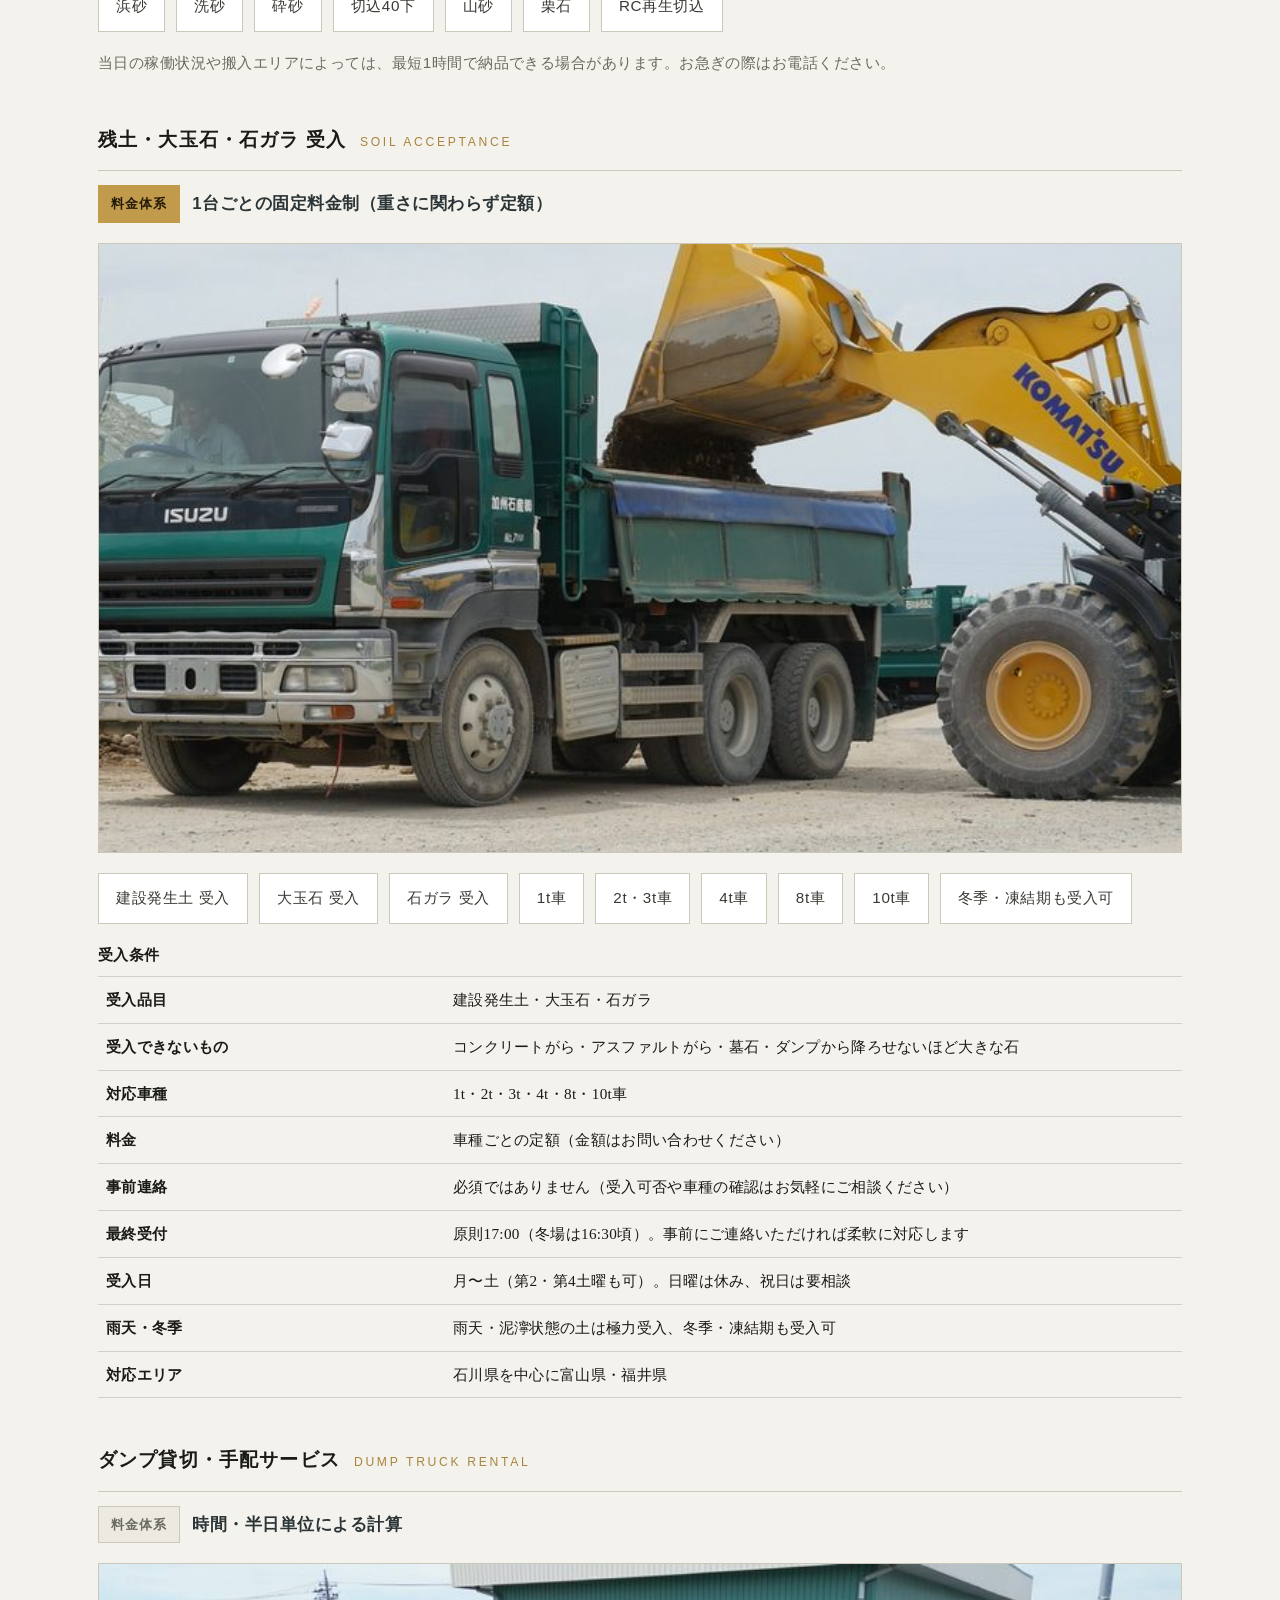
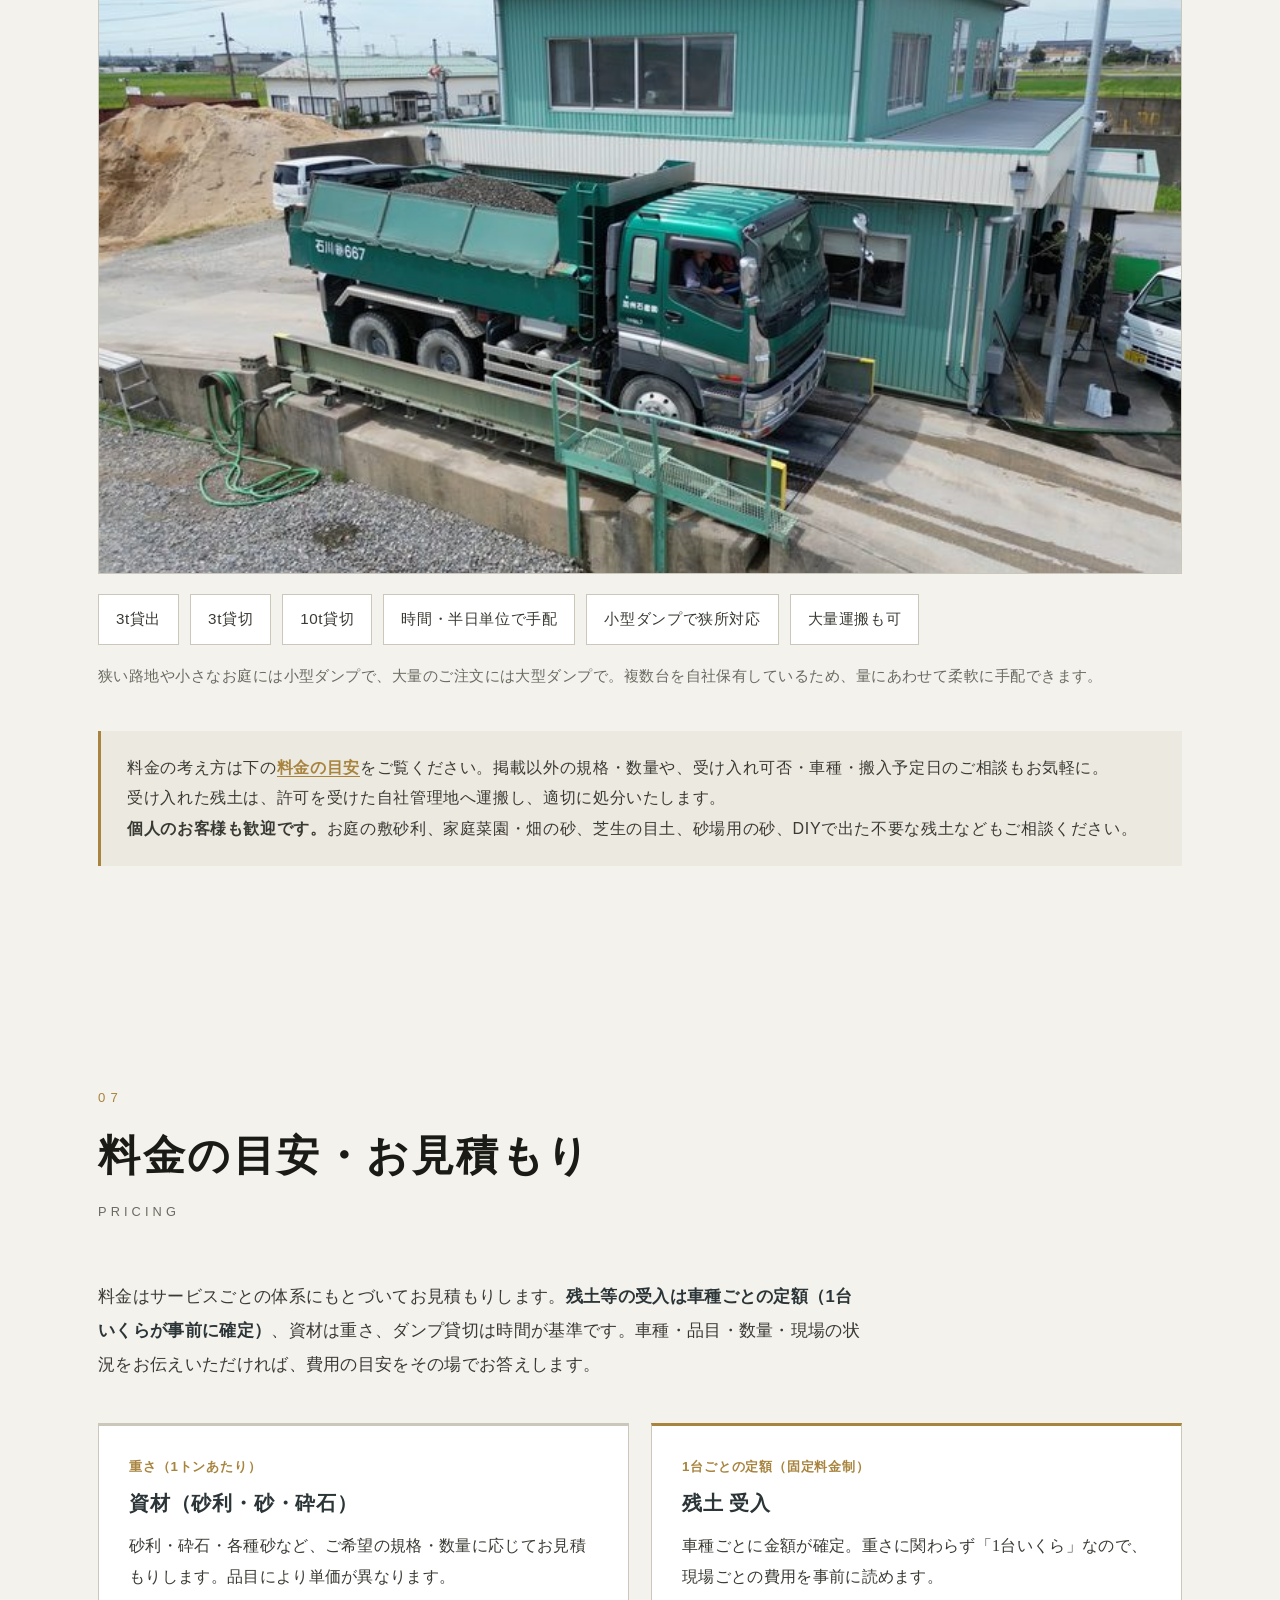
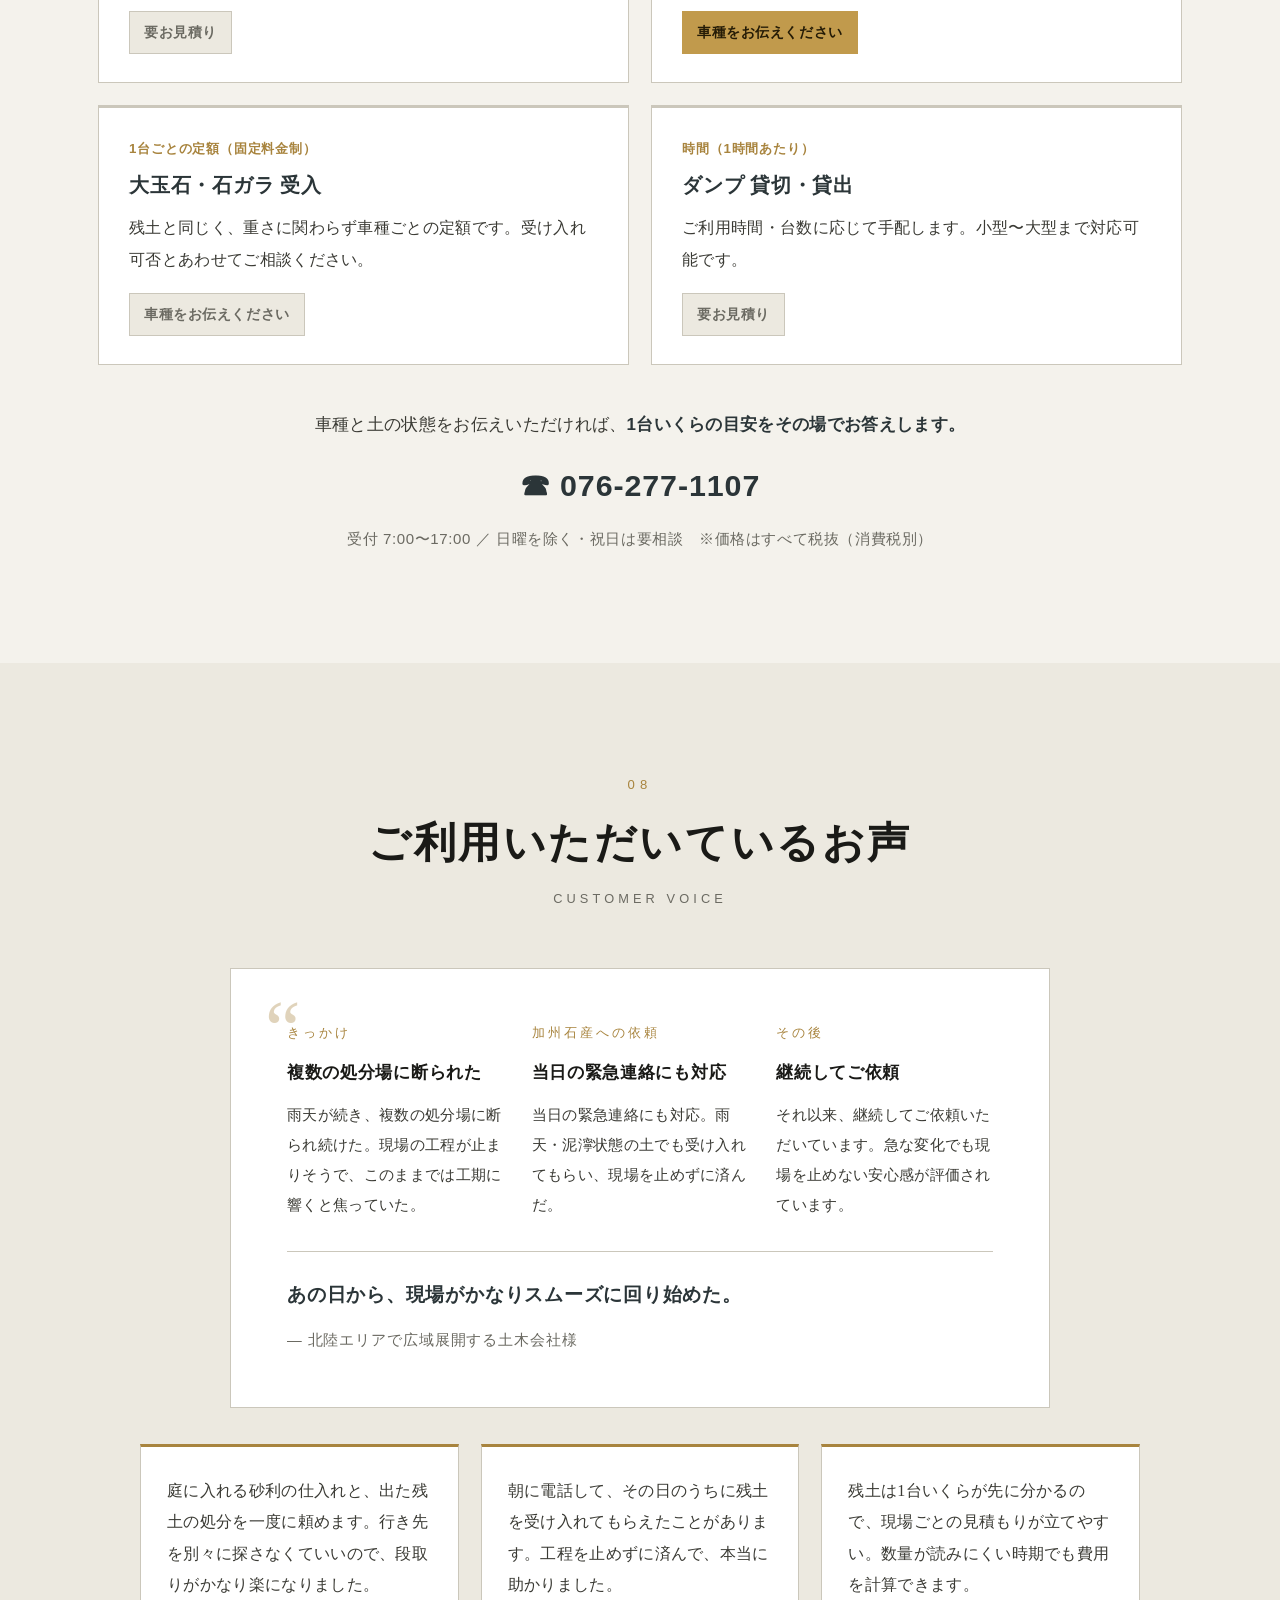
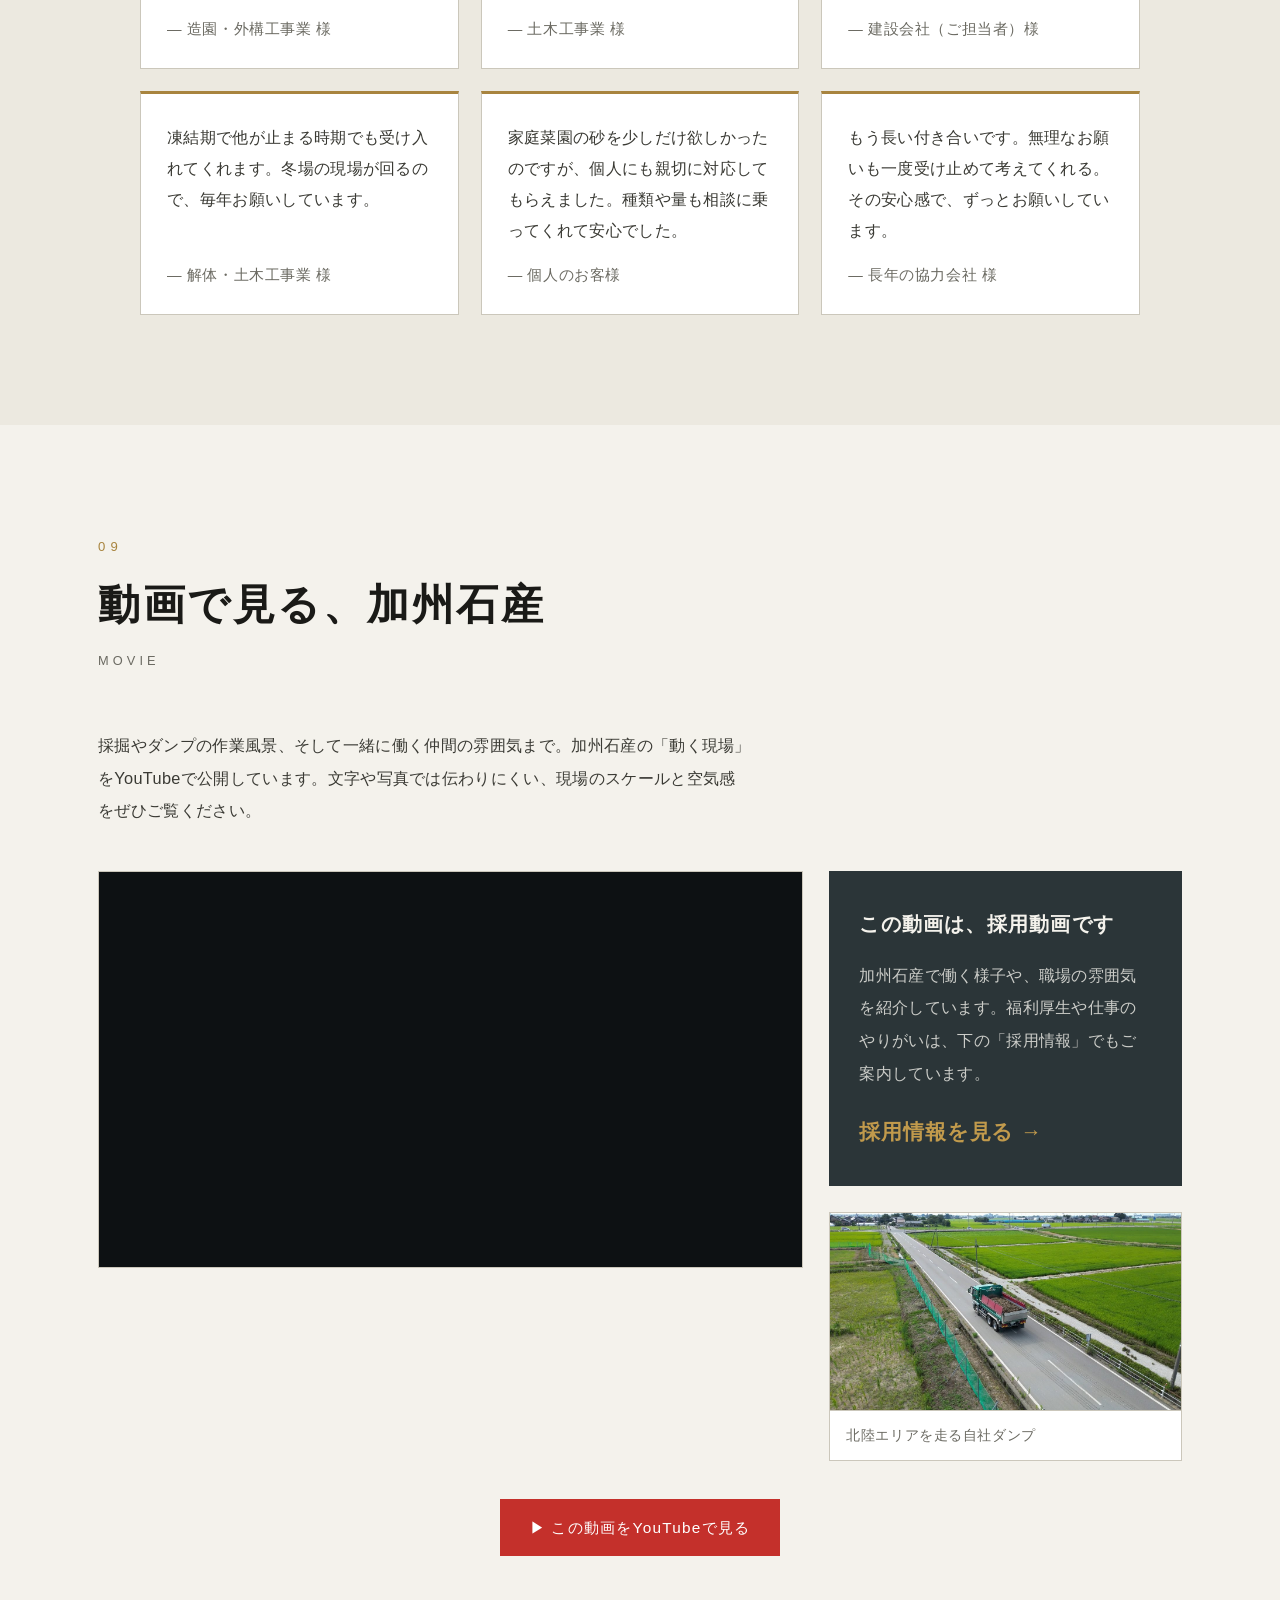
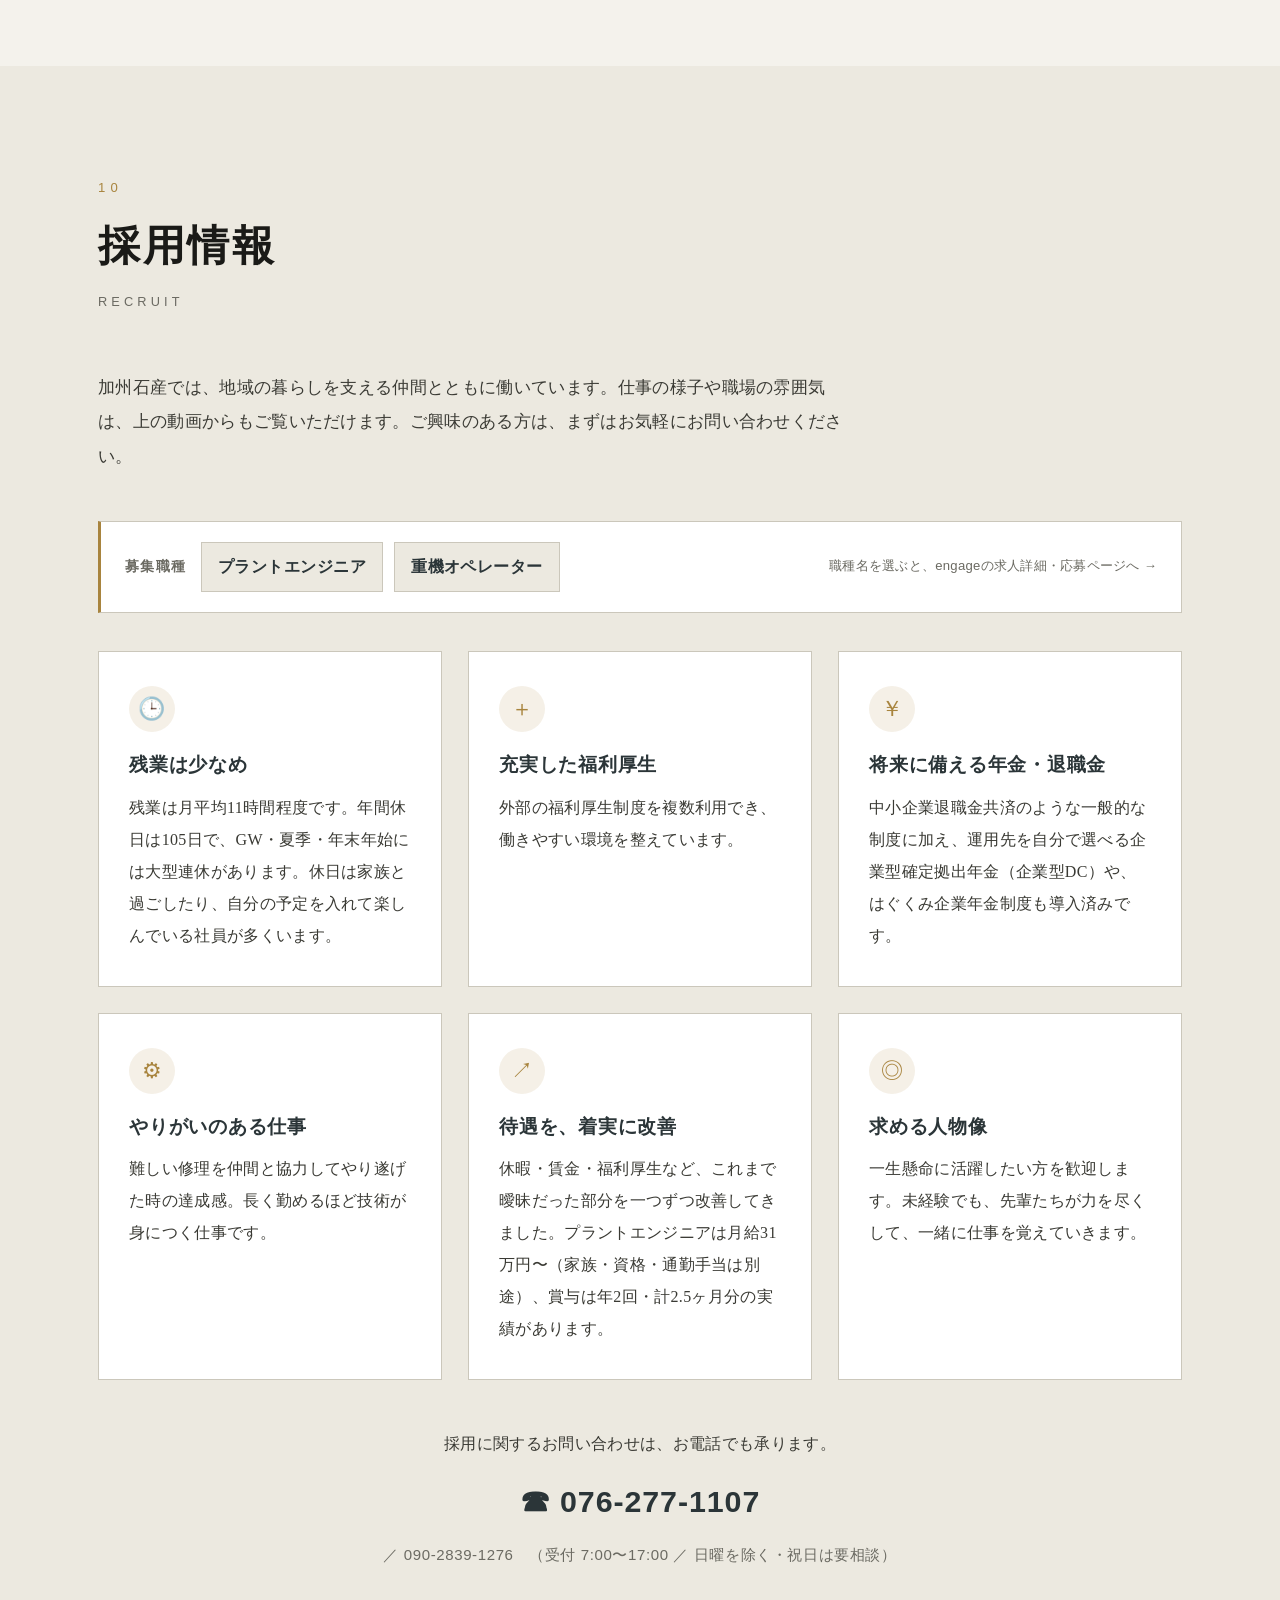
==== commit 74d74ab3: "採用の募集職種に重機オペレーターを再掲載 - 募集職種をプラントエンジニアのみ→「プラントエンジニア／重機オペレーター」の2職種に - 各職種名をengageの求人詳細ページへの直接リンクに   プラ" ====
--- a/index.html
+++ b/index.html
@@ -619,9 +619,10 @@
     <div class="rc-jobs reveal">
       <span class="rc-jobs-label">募集職種</span>
       <div class="rc-jobs-list">
-        <span>プラントエンジニア</span>
-      </div>
-      <a class="rc-jobs-link" href="https://en-gage.net/user/search/desc/5947843/" target="_blank" rel="noopener">求人の詳細・応募はこちら（engage）→</a>
+        <a href="https://en-gage.net/user/search/desc/5947843/" target="_blank" rel="noopener">プラントエンジニア</a>
+        <a href="https://en-gage.net/user/search/desc/18600206/" target="_blank" rel="noopener">重機オペレーター</a>
+      </div>
+      <span class="rc-jobs-note">職種名を選ぶと、engageの求人詳細・応募ページへ →</span>
     </div>
 
     <div class="recruit-grid reveal">
--- a/style.css
+++ b/style.css
@@ -269,9 +269,10 @@
   .rc-jobs{display:flex;align-items:center;flex-wrap:wrap;gap:14px;margin-bottom:38px;padding:20px 24px;background:var(--white);border:1px solid var(--line);border-left:3px solid var(--gold)}
   .rc-jobs-label{font-family:"Hiragino Kaku Gothic ProN",sans-serif;font-size:.89rem;font-weight:700;letter-spacing:.1em;color:var(--stone);flex:0 0 auto}
   .rc-jobs-list{display:flex;flex-wrap:wrap;gap:11px}
-  .rc-jobs-link{font-family:"Hiragino Kaku Gothic ProN",sans-serif;margin-left:auto;font-size:.94rem;font-weight:700;color:var(--slate);text-decoration:none;border-bottom:1px solid var(--gold);padding-bottom:2px}
-  .rc-jobs-link:hover{color:var(--gold)}
-  .rc-jobs-list span{font-family:"Hiragino Kaku Gothic ProN",sans-serif;background:var(--paper-2);border:1px solid var(--line);padding:9px 16px;font-size:1rem;font-weight:700;letter-spacing:.03em;color:var(--slate)}
+  .rc-jobs-note{font-family:"Hiragino Kaku Gothic ProN",sans-serif;margin-left:auto;font-size:.82rem;font-weight:400;color:var(--stone);letter-spacing:.02em}
+  .rc-jobs-list span,.rc-jobs-list a{font-family:"Hiragino Kaku Gothic ProN",sans-serif;background:var(--paper-2);border:1px solid var(--line);padding:9px 16px;font-size:1rem;font-weight:700;letter-spacing:.03em;color:var(--slate)}
+  .rc-jobs-list a{text-decoration:none;transition:.25s}
+  .rc-jobs-list a:hover{border-color:var(--gold);color:var(--gold)}
   .recruit-cta{text-align:center;margin-top:48px}
   .recruit-cta>p{font-family:"Hiragino Kaku Gothic ProN",sans-serif;font-size:1.02rem;color:var(--ink-2);margin-bottom:14px}
   .rc-tel{font-family:"Hiragino Kaku Gothic ProN",sans-serif;font-size:1.9rem;font-weight:700;color:var(--slate);letter-spacing:.03em;text-decoration:none}
